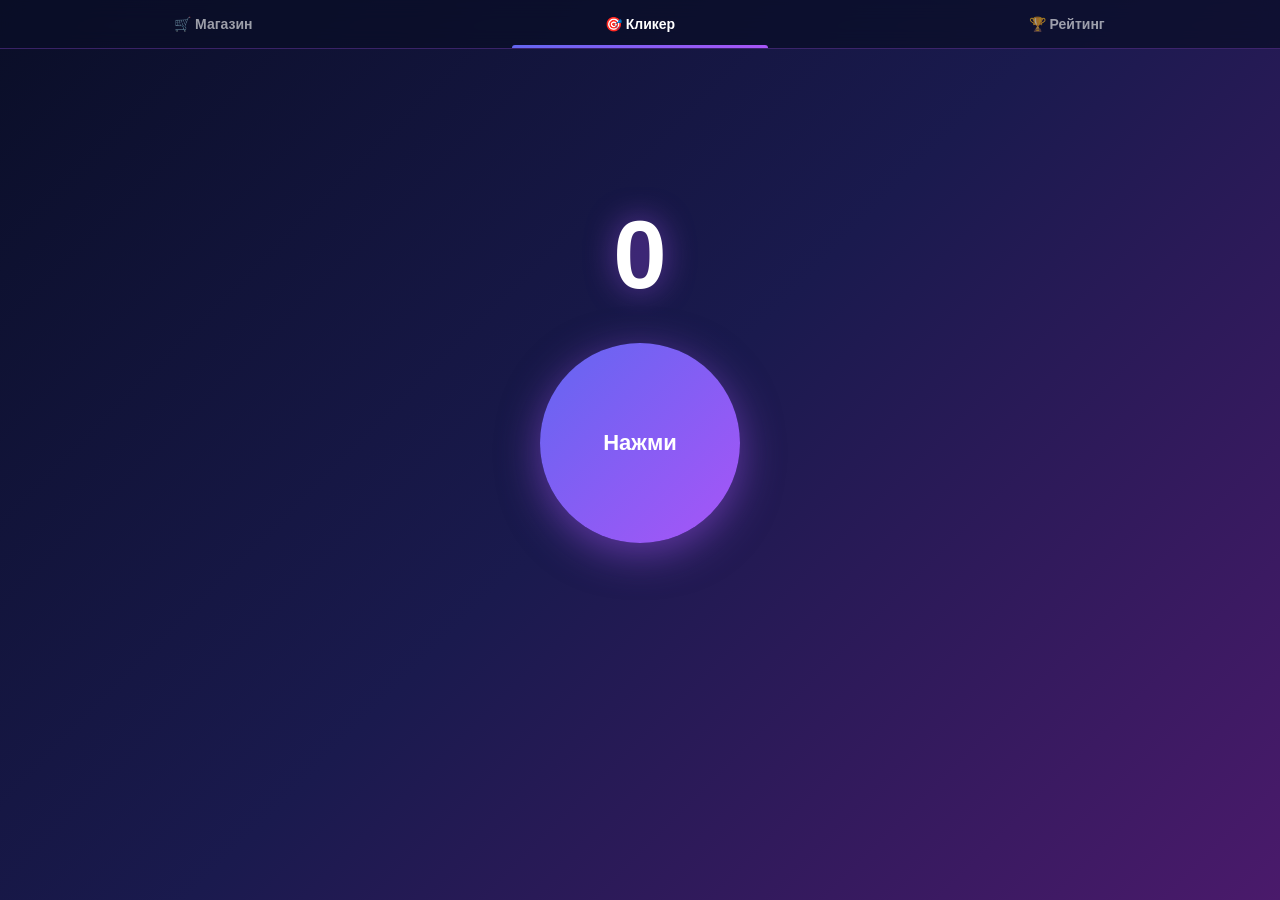
==== index.html @ 1859ca39 "Update index.html" ====
<!DOCTYPE html>
<html lang="ru">
<head>
  <meta charset="UTF-8">
  <meta name="viewport" content="width=device-width, initial-scale=1.0, user-scalable=no, viewport-fit=cover">
  <title>BasicClickBot</title>
  <script src="https://telegram.org/js/telegram-web-app.js"></script>

  <!-- ============================================================
       СТИЛИ
       ============================================================ -->
  <style>
    * {
      margin: 0;
      padding: 0;
      box-sizing: border-box;
      -webkit-tap-highlight-color: transparent;
    }

    /* ---------- CSS-переменные (по умолчанию — классика) ---------- */
    :root {
      --accent-color: #a855f7;
      --accent-color-soft: rgba(168, 85, 247, 0.3);
      --accent-color-border: rgba(168, 85, 247, 0.3);
      --accent-color-glow: rgba(168, 85, 247, 0.6);
      --accent-color-bg: rgba(168, 85, 247, 0.15);
      --btn-gradient: linear-gradient(135deg, #6366f1 0%, #a855f7 100%);
      --btn-shadow: rgba(168, 85, 247, 0.5);
      --panel-bg: rgba(10, 14, 39, 0.75);
      --panel-border: rgba(168, 85, 247, 0.3);
    }

    html { height: 100%; }

    body {
      min-height: 100%;
      position: relative;
      font-family: -apple-system, BlinkMacSystemFont, 'Segoe UI', Roboto, sans-serif;
      color: #ffffff;
      user-select: none;
      -webkit-user-select: none;
      background: linear-gradient(135deg, #0a0e27 0%, #1a1a4e 50%, #4a1a6b 100%);
      background-attachment: fixed;
      overflow: hidden;
    }

    /* ---------- Бейдж множителя ---------- */
    .multiplier-badge {
      grid-row: 1;
      align-self: end;
      margin-bottom: 8px;
      padding: 6px 16px;
      background: var(--btn-gradient);
      color: #ffffff;
      border-radius: 20px;
      font-size: 14px;
      font-weight: 700;
      box-shadow: 0 4px 15px var(--accent-color-soft);
      animation: pulseBadge 1.5s ease-in-out infinite;
    }

    @keyframes pulseBadge {
      0%, 100% { transform: scale(1); }
      50%      { transform: scale(1.05); }
    }
    
    /* ---------- Canvas для частиц ---------- */
    #particles {
      position: fixed;
      top: 0;
      left: 0;
      width: 100%;
      height: 100%;
      pointer-events: none;
      z-index: 1;
    }

    /* ---------- Верхние вкладки ---------- */
    .tabs {
      position: fixed;
      top: 0;
      left: 0;
      right: 0;
      display: flex;
      background: var(--panel-bg);
      backdrop-filter: blur(10px);
      -webkit-backdrop-filter: blur(10px);
      border-bottom: 1px solid var(--panel-border);
      z-index: 100;
    }

    .tab {
      flex: 1;
      padding: 16px 8px;
      background: none;
      border: none;
      color: rgba(255, 255, 255, 0.6);
      font-size: 14px;
      font-weight: 600;
      cursor: pointer;
      transition: color 0.2s ease;
      position: relative;
      font-family: inherit;
    }

    .tab.active { color: #ffffff; }

    .tab.active::after {
      content: '';
      position: absolute;
      bottom: 0;
      left: 20%;
      right: 20%;
      height: 3px;
      background: var(--btn-gradient);
      border-radius: 3px 3px 0 0;
    }

    /* ---------- Экраны ---------- */
    .screen {
      display: none;
      position: absolute;
      top: 56px;
      left: 0;
      right: 0;
      bottom: 70px;
      z-index: 50;
    }

    .screen.active { display: block; }

    /* ---------- Экран кликера ---------- */
    #screen-clicker .container {
      display: grid;
      grid-template-rows: 1fr auto 1fr;
      align-items: center;
      justify-items: center;
      height: 100%;
      width: 100%;
      padding: 20px;
      box-sizing: border-box;
      position: relative;
      z-index: 60;
    }

    .counter {
      grid-row: 1;
      align-self: end;
      font-size: 96px;
      font-weight: 700;
      line-height: 1;
      color: #ffffff;
      text-shadow: 0 0 30px var(--accent-color-glow);
      transition: transform 0.15s ease;
      margin-bottom: 40px;
    }

    .counter.bump { transform: scale(1.15); }

    .btn {
      grid-row: 2;
      width: 200px;
      height: 200px;
      border-radius: 50%;
      border: none;
      background: var(--btn-gradient);
      color: #ffffff;
      font-size: 22px;
      font-weight: 600;
      cursor: pointer;
      box-shadow: 0 10px 40px var(--btn-shadow);
      transition: transform 0.1s ease;
      display: flex;
      align-items: center;
      justify-content: center;
      font-family: inherit;
      position: relative;
      z-index: 60;
    }

    .btn:active { transform: scale(0.94); }

    /* ---------- Экран лидерборда ---------- */
    #screen-leaderboard {
      overflow-y: auto;
      padding: 16px;
    }

    .leaderboard-title {
      text-align: center;
      font-size: 20px;
      font-weight: 700;
      margin-bottom: 16px;
      color: var(--accent-color);
    }

    .leaderboard-list {
      display: flex;
      flex-direction: column;
      gap: 8px;
    }

    .leaderboard-item {
      display: flex;
      align-items: center;
      padding: 14px 16px;
      background: rgba(255, 255, 255, 0.05);
      border: 1px solid var(--accent-color-border);
      border-radius: 14px;
    }

    .leaderboard-item.me {
      background: var(--accent-color-bg);
      border-color: var(--accent-color-glow);
    }

    .rank {
      font-size: 20px;
      font-weight: 700;
      width: 40px;
      text-align: center;
      flex-shrink: 0;
    }

    .rank.gold   { color: #ffd700; }
    .rank.silver { color: #c0c0c0; }
    .rank.bronze { color: #cd7f32; }

    .player-name {
      flex: 1;
      margin-left: 12px;
      font-size: 15px;
      font-weight: 600;
      overflow: hidden;
      text-overflow: ellipsis;
      white-space: nowrap;
    }

    .player-score {
      font-size: 16px;
      font-weight: 700;
      color: var(--accent-color);
      flex-shrink: 0;
    }

    .loading, .empty {
      text-align: center;
      padding: 40px 20px;
      color: rgba(255, 255, 255, 0.5);
      font-size: 15px;
    }

    /* ---------- Экран магазина ---------- */
    #screen-shop {
      overflow-y: auto;
      padding: 16px;
    }

    /* Под-вкладки магазина */
    .shop-subtabs {
      display: flex;
      gap: 8px;
      margin-bottom: 16px;
      background: rgba(255, 255, 255, 0.05);
      border-radius: 14px;
      padding: 4px;
    }

    .shop-subtab {
      flex: 1;
      padding: 10px 12px;
      background: none;
      border: none;
      color: rgba(255, 255, 255, 0.6);
      font-size: 14px;
      font-weight: 600;
      font-family: inherit;
      cursor: pointer;
      border-radius: 10px;
      transition: color 0.2s ease, background 0.2s ease;
    }

    .shop-subtab.active {
      color: #ffffff;
      background: var(--btn-gradient);
      box-shadow: 0 4px 15px var(--accent-color-soft);
    }

    /* Сетка товаров 2×N */
    .shop-list {
      display: grid;
      grid-template-columns: 1fr 1fr;
      gap: 12px;
    }

    .shop-item {
      display: flex;
      flex-direction: column;
      align-items: center;
      justify-content: space-between;
      padding: 16px 12px;
      background: rgba(255, 255, 255, 0.05);
      border: 1px solid var(--accent-color-border);
      border-radius: 18px;
      aspect-ratio: 1 / 1;
      box-sizing: border-box;
      position: relative;
      overflow: hidden;
      text-align: center;
      transition: transform 0.15s ease;
    }

    .shop-item:active { transform: scale(0.97); }

    .shop-item-active {
      background: var(--accent-color-bg);
      border: 2px solid var(--accent-color-glow);
      box-shadow: 0 0 20px var(--accent-color-soft);
    }

    .shop-item-active::after {
      content: '✓';
      position: absolute;
      top: 8px;
      right: 8px;
      background: var(--accent-color);
      color: #ffffff;
      width: 22px;
      height: 22px;
      border-radius: 50%;
      display: flex;
      align-items: center;
      justify-content: center;
      font-size: 13px;
      font-weight: 700;
      line-height: 1;
    }

    .shop-item-icon {
      font-size: 48px;
      line-height: 1;
      margin-bottom: 8px;
      flex-shrink: 0;
    }

    .shop-item-info {
      display: flex;
      flex-direction: column;
      gap: 2px;
      flex: 1;
      justify-content: center;
      width: 100%;
      min-width: 0;
    }

    .shop-item-name {
      font-size: 14px;
      font-weight: 700;
      color: #ffffff;
      overflow: hidden;
      text-overflow: ellipsis;
      white-space: nowrap;
    }

    .shop-item-desc {
      font-size: 11px;
      color: rgba(255, 255, 255, 0.55);
      overflow: hidden;
      text-overflow: ellipsis;
      white-space: nowrap;
    }

    .shop-item-price {
      font-size: 13px;
      font-weight: 700;
      color: var(--accent-color);
      margin: 6px 0 4px;
    }

    .shop-buy-btn {
      background: var(--btn-gradient);
      color: #ffffff;
      border: none;
      border-radius: 10px;
      padding: 8px 14px;
      font-size: 13px;
      font-weight: 600;
      font-family: inherit;
      cursor: pointer;
      width: 100%;
      transition: transform 0.1s ease, opacity 0.2s ease;
    }

    .shop-buy-btn:active { transform: scale(0.95); }

    .shop-buy-btn:disabled {
      background: rgba(255, 255, 255, 0.15);
      cursor: default;
      opacity: 0.7;
    }

    /* Растягиваем последний товар, если он один в строке */
    .shop-list > .shop-item:last-child:nth-child(odd) {
      grid-column: span 2;
      aspect-ratio: auto;
      min-height: 160px;
    }

    /* ---------- Нижняя панель ---------- */
    .bottom-nav {
      position: fixed;
      bottom: 0;
      left: 0;
      right: 0;
      display: flex;
      justify-content: space-around;
      align-items: center;
      background: var(--panel-bg);
      backdrop-filter: blur(10px);
      -webkit-backdrop-filter: blur(10px);
      border-top: 1px solid var(--panel-border);
      padding: 10px 0;
      padding-bottom: calc(10px + env(safe-area-inset-bottom, 0px));
      z-index: 200;
    }

    .nav-btn {
      display: flex;
      flex-direction: column;
      align-items: center;
      gap: 4px;
      background: none;
      border: none;
      color: rgba(255, 255, 255, 0.65);
      font-family: inherit;
      font-size: 11px;
      font-weight: 500;
      cursor: pointer;
      padding: 8px 16px;
      border-radius: 12px;
      transition: color 0.2s ease, background 0.2s ease;
    }

    .nav-btn:active {
      background: var(--accent-color-bg);
      color: #ffffff;
    }

    .nav-btn .icon { font-size: 22px; line-height: 1; }

    /* ---------- @keyframes для радуги ---------- */
    @keyframes gradientShift {
      0%   { background-position: 0% 50%; }
      50%  { background-position: 100% 50%; }
      100% { background-position: 0% 50%; }
    }
  </style>
</head>
<body>

  <!-- ============================================================
       HTML СТРУКТУРА
       ============================================================ -->

  <canvas id="particles"></canvas>

  <!-- Верхние вкладки -->
    <div class="tabs">
    <button class="tab" data-screen="shop">🛒 Магазин</button>
    <button class="tab active" data-screen="clicker">🎯 Кликер</button>
    <button class="tab" data-screen="leaderboard">🏆 Рейтинг</button>
  </div>

  <!-- Экран кликера -->
  <div class="screen active" id="screen-clicker">
    <div class="container">
      <div class="counter" id="counter">0</div>
      <button class="btn" id="tapBtn">Нажми</button>
    </div>
  </div>

  <!-- Экран магазина -->
  <div class="screen" id="screen-shop">
    <div class="shop-subtabs">
      <button class="shop-subtab active" data-subtab="themes">🎨 Темы</button>
      <button class="shop-subtab" data-subtab="bonuses">🎁 Бонусы</button>
    </div>

    <div class="shop-content" id="shopThemes">
      <div class="shop-list" id="shopList">
        <div class="loading">Загрузка...</div>
      </div>
    </div>

        <div class="shop-content" id="shopBonuses" style="display: none;">
      <div class="shop-list" id="bonusesList">
        <div class="loading">Загрузка...</div>
      </div>
    </div>

  <!-- Экран лидерборда -->
  <div class="screen" id="screen-leaderboard">
    <div class="leaderboard-title">🏆 Топ-10 игроков</div>
    <div class="leaderboard-list" id="leaderboardList">
      <div class="loading">Загрузка...</div>
    </div>
  </div>

  <!-- Нижняя панель -->
  <div class="bottom-nav">
    <button class="nav-btn" id="donateBtn">
      <span class="icon">💝</span>
      <span>Донат</span>
    </button>
    <button class="nav-btn" id="channelBtn">
      <span class="icon">📢</span>
      <span>Канал</span>
    </button>
    <button class="nav-btn" id="infoBtn">
      <span class="icon">ℹ️</span>
      <span>О боте</span>
    </button>
  </div>

  <!-- ============================================================
       СКРИПТ
       ============================================================ -->
  <script>
    // ============================================================
    // 1. ИНИЦИАЛИЗАЦИЯ
    // ============================================================

    const tg = window.Telegram && window.Telegram.WebApp
      ? window.Telegram.WebApp
      : null;

    if (tg) {
      tg.ready();
      tg.expand();
    }

    // ⚠️ ЗАМЕНИ на URL своего воркера (без слэша в конце!)
    const API_URL = 'https://basicclickbot.g3316464.workers.dev';

    // ⚠️ ЗАМЕНИ на свои ссылки
    const DONATE_URL = 'https://t.me/tribute';
    const CHANNEL_URL = 'https://t.me/твой_канал';

    // ---------- DOM-элементы ----------
    const counterEl = document.getElementById('counter');
    const btn = document.getElementById('tapBtn');
    const canvas = document.getElementById('particles');
    const ctx = canvas.getContext('2d');
    const leaderboardList = document.getElementById('leaderboardList');
    const shopList = document.getElementById('shopList');

        // ---------- Состояние ----------
    let count = 0;
    let particles = [];
    let saveTimer = null;
    let currentMultiplier = 1;
    let multiplierTimer = null;

    // ============================================================
    // 2. CANVAS (частицы)
    // ============================================================

    function resizeCanvas() {
      canvas.width = window.innerWidth;
      canvas.height = window.innerHeight;
    }
    resizeCanvas();
    window.addEventListener('resize', resizeCanvas);

    // ============================================================
    // 3. ТЕМЫ — применение, hex-хелперы
    // ============================================================

    function applyTheme(theme) {
      if (!theme) return;

      const root = document.documentElement;
      const body = document.body;

      // Фон
      body.style.background = theme.bg;
      body.style.backgroundAttachment = 'fixed';

      if (theme.animated) {
        body.style.backgroundSize = '400% 400%';
        body.style.animation = 'gradientShift 15s ease infinite';
      } else {
        body.style.backgroundSize = '';
        body.style.animation = '';
      }

      // Акцент
      root.style.setProperty('--accent-color', theme.accent);

      // Производные цвета
      const rgb = hexToRgb(theme.accent);
      if (rgb) {
        root.style.setProperty('--accent-color-soft', 'rgba(' + rgb.r + ', ' + rgb.g + ', ' + rgb.b + ', 0.3)');
        root.style.setProperty('--accent-color-border', 'rgba(' + rgb.r + ', ' + rgb.g + ', ' + rgb.b + ', 0.3)');
        root.style.setProperty('--accent-color-glow', 'rgba(' + rgb.r + ', ' + rgb.g + ', ' + rgb.b + ', 0.6)');
        root.style.setProperty('--accent-color-bg', 'rgba(' + rgb.r + ', ' + rgb.g + ', ' + rgb.b + ', 0.15)');
        root.style.setProperty('--panel-bg', 'rgba(' + rgb.r + ', ' + rgb.g + ', ' + rgb.b + ', 0.15)');
        root.style.setProperty('--panel-border', 'rgba(' + rgb.r + ', ' + rgb.g + ', ' + rgb.b + ', 0.3)');
      }

      // Градиент и тень кнопки
      root.style.setProperty('--btn-gradient', theme.btn);
      if (theme.shadow) {
        root.style.setProperty('--btn-shadow', theme.shadow);
      }

      // Кнопка «Нажми»
      const tapBtnEl = document.getElementById('tapBtn');
      if (tapBtnEl) {
        tapBtnEl.style.background = theme.btn;
        tapBtnEl.style.boxShadow = '0 10px 40px ' + theme.shadow;
      }
    }

    function hexToRgb(hex) {
      if (!hex || hex.charAt(0) !== '#') return null;
      const h = hex.slice(1);
      if (h.length !== 6) return null;
      return {
        r: parseInt(h.slice(0, 2), 16),
        g: parseInt(h.slice(2, 4), 16),
        b: parseInt(h.slice(4, 6), 16),
      };
    }

    // ============================================================
    // 4. ЗАГРУЗКА СЧЁТА И ТЕМЫ ПРИ СТАРТЕ
    // ============================================================

    async function loadCount() {
      try {
        const res = await fetch(API_URL + '/api/me', {
          headers: { 'X-Init-Data': tg ? tg.initData : '' }
        });
        const data = await res.json();
        count = data.count || 0;
        counterEl.textContent = count;

        // Применяем сохранённую тему
        if (data.theme) {
          const themeRes = await fetch(API_URL + '/api/themes', {
            headers: { 'X-Init-Data': tg ? tg.initData : '' }
          });
          const themeData = await themeRes.json();
          const activeTheme = themeData.themes.find(t => t.id === data.theme);
          if (activeTheme) {
            applyTheme(activeTheme);
          }
        }
                // Загружаем множитель
        const bonusRes = await fetch(API_URL + '/api/bonuses', {
          headers: { 'X-Init-Data': tg ? tg.initData : '' }
        });
        const bonusData = await bonusRes.json();
        currentMultiplier = bonusData.multiplier || 1;
        if (bonusData.activeUntil && bonusData.activeUntil > Date.now()) {
          startMultiplierTimer(bonusData.activeUntil);
        }
        updateMultiplierBadge();
        
      } catch (e) {
        console.error('Load error:', e);
      }
    }

    // ============================================================
    // 5. СОХРАНЕНИЕ СЧЁТА (с дебаунсом)
    // ============================================================

    function saveCount() {
      clearTimeout(saveTimer);
      saveTimer = setTimeout(async () => {
        if (tg && tg.CloudStorage) {
          tg.CloudStorage.setItem('tap_count', String(count));
        }
        try {
          await fetch(API_URL + '/api/count', {
            method: 'POST',
            headers: {
              'Content-Type': 'application/json',
              'X-Init-Data': tg ? tg.initData : ''
            },
            body: JSON.stringify({ count: count })
          });
        } catch (e) {
          console.error('Save failed:', e);
        }
      }, 200);
    }

    // ============================================================
    // 6. ЧАСТИЦЫ
    // ============================================================

    function spawnParticles(x, y) {
      const colors = ['#a855f7', '#6366f1', '#c084fc', '#818cf8', '#e0aaff'];
      for (let i = 0; i < 0; i++) {
        const angle = (Math.PI * 2 * i) / 8 + Math.random() * 0.5;
        const speed = 3 + Math.random() * 4;
        particles.push({
          x: x,
          y: y,
          vx: Math.cos(angle) * speed,
          vy: Math.sin(angle) * speed,
          size: 3 + Math.random() * 4,
          color: colors[Math.floor(Math.random() * colors.length)],
          life: 1,
          decay: 0.02 + Math.random() * 0.02
        });
      }
    }

    function animate() {
      ctx.clearRect(0, 0, canvas.width, canvas.height);
      for (let i = particles.length - 1; i >= 0; i--) {
        const p = particles[i];
        p.x += p.vx;
        p.y += p.vy;
        p.vy += 0.15;
        p.vx *= 0.98;
        p.life -= p.decay;
        if (p.life <= 0) {
          particles.splice(i, 1);
          continue;
        }
        ctx.globalAlpha = p.life;
        ctx.fillStyle = p.color;
        ctx.beginPath();
        ctx.arc(p.x, p.y, p.size, 0, Math.PI * 2);
        ctx.fill();
      }
      ctx.globalAlpha = 1;
      requestAnimationFrame(animate);
    }
    animate();

    // ============================================================
    // 7. КЛИК ПО КНОПКЕ
    // ============================================================

    btn.addEventListener('click', () => {
      count++;
      counterEl.textContent = count;

      counterEl.classList.add('bump');
      setTimeout(() => counterEl.classList.remove('bump'), 150);

      const rect = btn.getBoundingClientRect();
      spawnParticles(rect.left + rect.width / 2, rect.top + rect.height / 2);

      if (tg && tg.HapticFeedback) {
        tg.HapticFeedback.impactOccurred('medium');
      }

      saveCount();
    });

    // ============================================================
    // 8. ВЕРХНИЕ ВКЛАДКИ
    // ============================================================

    document.querySelectorAll('.tab').forEach(tab => {
      tab.addEventListener('click', () => {
        const screenName = tab.dataset.screen;

        document.querySelectorAll('.tab').forEach(t => t.classList.remove('active'));
        tab.classList.add('active');

        document.querySelectorAll('.screen').forEach(s => s.classList.remove('active'));
        document.getElementById('screen-' + screenName).classList.add('active');

        if (screenName === 'leaderboard') loadLeaderboard();
        if (screenName === 'shop') loadThemes();

        if (tg && tg.HapticFeedback) tg.HapticFeedback.selectionChanged();
      });
    });

    // ============================================================
    // 9. ПОД-ВКЛАДКИ МАГАЗИНА
    // ============================================================

    document.querySelectorAll('.shop-subtab').forEach(tab => {
      tab.addEventListener('click', () => {
        const subtab = tab.dataset.subtab;

        document.querySelectorAll('.shop-subtab').forEach(t => t.classList.remove('active'));
        tab.classList.add('active');

        document.getElementById('shopThemes').style.display = 'none';
        document.getElementById('shopBonuses').style.display = 'none';

                if (subtab === 'themes') {
          document.getElementById('shopThemes').style.display = 'block';
        } else if (subtab === 'bonuses') {
          document.getElementById('shopBonuses').style.display = 'block';
          loadBonuses();
        }

        if (tg && tg.HapticFeedback) tg.HapticFeedback.selectionChanged();
      });
    });

    // ============================================================
    // 10. ЛИДЕРБОРД
    // ============================================================

    async function loadLeaderboard() {
      leaderboardList.innerHTML = '<div class="loading">Загрузка...</div>';

      try {
        const res = await fetch(API_URL + '/api/top', {
          headers: { 'X-Init-Data': tg ? tg.initData : '' }
        });
        const data = await res.json();

        if (!data.players || data.players.length === 0) {
          leaderboardList.innerHTML = '<div class="empty">Пока никого нет 😢</div>';
          return;
        }

        const myId = tg && tg.initDataUnsafe && tg.initDataUnsafe.user
          ? tg.initDataUnsafe.user.id
          : null;
        const medals = ['🥇', '🥈', '🥉'];

        let html = '';
        data.players.forEach((p, i) => {
          let rankClass = '';
          if (i === 0) rankClass = 'gold';
          else if (i === 1) rankClass = 'silver';
          else if (i === 2) rankClass = 'bronze';

          const isMe = p.user_id === myId ? 'me' : '';
          const rankDisplay = i < 3 ? medals[i] : String(i + 1);

          const rawName = p.display_name || 'Игрок';
          const name = escapeHtml(rawName.charAt(0) === '@' ? rawName : '@' + rawName);

          html += '<div class="leaderboard-item ' + isMe + '">';
          html += '<div class="rank ' + rankClass + '">' + rankDisplay + '</div>';
          html += '<div class="player-name">' + name + '</div>';
          html += '<div class="player-score">' + p.count + '</div>';
          html += '</div>';
        });

        leaderboardList.innerHTML = html;
      } catch (e) {
        leaderboardList.innerHTML = '<div class="empty">Ошибка загрузки 😢</div>';
        console.error(e);
      }
    }

    function escapeHtml(text) {
      const div = document.createElement('div');
      div.textContent = text;
      return div.innerHTML;
    }

    // ============================================================
    // 11.1. МАГАЗИН — БОНУСЫ
    // ============================================================

    async function loadBonuses() {
      const bonusesList = document.getElementById('bonusesList');
      bonusesList.innerHTML = '<div class="loading">Загрузка...</div>';

      try {
        const res = await fetch(API_URL + '/api/bonuses', {
          headers: { 'X-Init-Data': tg ? tg.initData : '' }
        });
        const data = await res.json();

        if (!data.bonuses || data.bonuses.length === 0) {
          bonusesList.innerHTML = '<div class="empty">Бонусов пока нет 😢</div>';
          return;
        }

        let html = '';
        data.bonuses.forEach(b => {
          const isActive = b.active ? 'shop-item-active' : '';
          let btnText, btnDisabled;

          if (b.active) {
            btnText = '✅ Активен';
            btnDisabled = true;
          } else {
            btnText = 'Купить';
            btnDisabled = false;
          }

          html += '<div class="shop-item ' + isActive + '">';
          html += '<div class="shop-item-icon">' + b.icon + '</div>';
          html += '<div class="shop-item-info">';
          html += '<div class="shop-item-name">' + escapeHtml(b.name) + '</div>';
          html += '<div class="shop-item-desc">' + escapeHtml(b.desc) + '</div>';
          html += '</div>';
          html += '<div class="shop-item-price">' + b.price + ' 🪙</div>';
          html += '<button class="shop-buy-btn" data-bonus="' + b.id + '"' + (btnDisabled ? ' disabled' : '') + '>' + btnText + '</button>';
          html += '</div>';
        });

        bonusesList.innerHTML = html;

        currentMultiplier = data.multiplier || 1;
        updateMultiplierBadge();

        document.querySelectorAll('[data-bonus]').forEach(btn => {
          btn.addEventListener('click', () => {
            buyBonus(btn.dataset.bonus);
          });
        });
      } catch (e) {
        bonusesList.innerHTML = '<div class="empty">Ошибка загрузки 😢</div>';
        console.error(e);
      }
    }

    async function buyBonus(bonusId) {
      try {
        const res = await fetch(API_URL + '/api/bonuses/buy', {
          method: 'POST',
          headers: {
            'Content-Type': 'application/json',
            'X-Init-Data': tg ? tg.initData : ''
          },
          body: JSON.stringify({ bonusId: bonusId })
        });
        const data = await res.json();

        if (data.error === 'not_enough') {
          if (tg && tg.showPopup) {
            tg.showPopup({
              title: 'Недостаточно кликов',
              message: 'Нужно: ' + data.need + '\nУ тебя: ' + data.have,
              buttons: [{ type: 'close' }]
            });
          }
          return;
        }

        if (data.error === 'already_active') {
          if (tg && tg.showPopup) {
            tg.showPopup({
              title: 'Уже активно',
              message: 'Этот бонус уже действует',
              buttons: [{ type: 'close' }]
            });
          }
          return;
        }

        if (data.ok) {
          count = data.newCount;
          counterEl.textContent = count;
          currentMultiplier = data.bonus.multiplier || 1;

          if (tg && tg.showPopup) {
            tg.showPopup({
              title: '✅ Активировано!',
              message: data.bonus.name + ' — действует 1 минуту',
              buttons: [{ type: 'close' }]
            });
          }
          if (tg && tg.HapticFeedback) {
            tg.HapticFeedback.notificationOccurred('success');
          }

          startMultiplierTimer(data.expiresAt);
          loadBonuses();
        }
      } catch (e) {
        console.error('Buy bonus error:', e);
      }
    }

    function startMultiplierTimer(expiresAt) {
      if (multiplierTimer) clearInterval(multiplierTimer);

      const update = () => {
        const remaining = expiresAt - Date.now();
        if (remaining <= 0) {
          currentMultiplier = 1;
          updateMultiplierBadge();
          clearInterval(multiplierTimer);
          multiplierTimer = null;
          return;
        }
        updateMultiplierBadge(remaining);
      };

      update();
      multiplierTimer = setInterval(update, 1000);
    }

    function updateMultiplierBadge(remaining) {
      let badge = document.getElementById('multiplierBadge');

      if (currentMultiplier <= 1) {
        if (badge) badge.remove();
        return;
      }

      if (!badge) {
        badge = document.createElement('div');
        badge.id = 'multiplierBadge';
        badge.className = 'multiplier-badge';
        const container = document.querySelector('#screen-clicker .container');
        container.insertBefore(badge, counterEl);
      }

      let text = '⚡ x' + currentMultiplier;
      if (remaining && remaining > 0) {
        const sec = Math.ceil(remaining / 1000);
        text += ' · ' + sec + 'с';
      }
      badge.textContent = text;
    }
    
    // ============================================================
    // 11.2. МАГАЗИН — ЗАГРУЗКА ТЕМ
    // ============================================================

    async function loadThemes() {
      shopList.innerHTML = '<div class="loading">Загрузка...</div>';

      try {
        const res = await fetch(API_URL + '/api/themes', {
          headers: { 'X-Init-Data': tg ? tg.initData : '' }
        });
        const data = await res.json();

        if (!data.themes || data.themes.length === 0) {
          shopList.innerHTML = '<div class="empty">Магазин пуст 😢</div>';
          return;
        }

        let html = '';
        data.themes.forEach(t => {
          const isActive = t.active ? 'shop-item-active' : '';
          let btnText, btnDisabled;

          if (t.active) {
            btnText = '✅ Активна';
            btnDisabled = true;
          } else if (t.owned) {
            btnText = 'Применить';
            btnDisabled = false;
          } else {
            btnText = 'Купить';
            btnDisabled = false;
          }

          html += '<div class="shop-item ' + isActive + '">';
          html += '<div class="shop-item-icon">' + t.icon + '</div>';
          html += '<div class="shop-item-info">';
          html += '<div class="shop-item-name">' + escapeHtml(t.name) + '</div>';
          html += '<div class="shop-item-desc">' + escapeHtml(t.desc) + '</div>';
          html += '</div>';
          if (!t.owned) {
            html += '<div class="shop-item-price">' + t.price + ' 🪙</div>';
          }
          html += '<button class="shop-buy-btn" data-theme="' + t.id + '" data-owned="' + t.owned + '"' + (btnDisabled ? ' disabled' : '') + '>' + btnText + '</button>';
          html += '</div>';
        });

        shopList.innerHTML = html;

        document.querySelectorAll('.shop-buy-btn').forEach(btn => {
          btn.addEventListener('click', () => {
            const themeId = btn.dataset.theme;
            const owned = btn.dataset.owned === 'true';
            if (owned) {
              activateTheme(themeId);
            } else {
              buyTheme(themeId);
            }
          });
        });
      } catch (e) {
        shopList.innerHTML = '<div class="empty">Ошибка загрузки 😢</div>';
        console.error(e);
      }
    }

    // ============================================================
    // 12. МАГАЗИН — ПОКУПКА И АКТИВАЦИЯ
    // ============================================================

    async function buyTheme(themeId) {
      try {
        const res = await fetch(API_URL + '/api/themes/buy', {
          method: 'POST',
          headers: {
            'Content-Type': 'application/json',
            'X-Init-Data': tg ? tg.initData : ''
          },
          body: JSON.stringify({ themeId: themeId })
        });
        const data = await res.json();

        if (data.error === 'not_enough') {
          if (tg && tg.showPopup) {
            tg.showPopup({
              title: 'Недостаточно кликов',
              message: 'Нужно: ' + data.need + '\nУ тебя: ' + data.have,
              buttons: [{ type: 'close' }]
            });
          }
          return;
        }

        if (data.ok) {
          count = data.newCount !== undefined ? data.newCount : count;
          counterEl.textContent = count;
          applyTheme(data.theme);

          if (tg && tg.showPopup) {
            tg.showPopup({
              title: '✅ Куплено!',
              message: data.theme.name + ' активирована',
              buttons: [{ type: 'close' }]
            });
          }
          if (tg && tg.HapticFeedback) {
            tg.HapticFeedback.notificationOccurred('success');
          }

          loadThemes();
        }
      } catch (e) {
        console.error('Buy theme error:', e);
      }
    }

    async function activateTheme(themeId) {
      try {
        const res = await fetch(API_URL + '/api/themes/activate', {
          method: 'POST',
          headers: {
            'Content-Type': 'application/json',
            'X-Init-Data': tg ? tg.initData : ''
          },
          body: JSON.stringify({ themeId: themeId })
        });
        const data = await res.json();

        if (data.ok) {
          applyTheme(data.theme);
          if (tg && tg.HapticFeedback) {
            tg.HapticFeedback.notificationOccurred('success');
          }
          loadThemes();
        }
      } catch (e) {
        console.error('Activate theme error:', e);
      }
    }

    // ============================================================
    // 13. НИЖНЯЯ НАВИГАЦИЯ
    // ============================================================

    document.getElementById('donateBtn').addEventListener('click', () => {
      if (tg && tg.openLink) {
        tg.openLink(DONATE_URL);
      } else {
        window.open(DONATE_URL, '_blank');
      }
      if (tg && tg.HapticFeedback) tg.HapticFeedback.impactOccurred('light');
    });

    document.getElementById('channelBtn').addEventListener('click', () => {
      if (tg && tg.openTelegramLink) {
        tg.openTelegramLink(CHANNEL_URL);
      } else {
        window.open(CHANNEL_URL, '_blank');
      }
      if (tg && tg.HapticFeedback) tg.HapticFeedback.impactOccurred('light');
    });

    document.getElementById('infoBtn').addEventListener('click', () => {
      if (tg && tg.showPopup) {
        tg.showPopup({
          title: 'О боте',
          message: 'BasicClickBot — простой кликер с лидербордом.\n\n' +
                   '🎯 Жми кнопку, чтобы увеличить счёт\n' +
                   '🛒 Покупай темы за клики\n' +
                   '🏆 Соревнуйся с другими игроками\n' +
                   '💝 Поддержи проект донатом\n\n' +
                   'Версия 1.0',
          buttons: [{ type: 'close' }]
        });
      } else {
        alert('BasicClickBot — кликер с лидербордом. Версия 1.0');
      }
      if (tg && tg.HapticFeedback) tg.HapticFeedback.impactOccurred('light');
    });

    // ============================================================
    // 14. СТАРТ
    // ============================================================

    loadCount();
  </script>
</body>
</html>
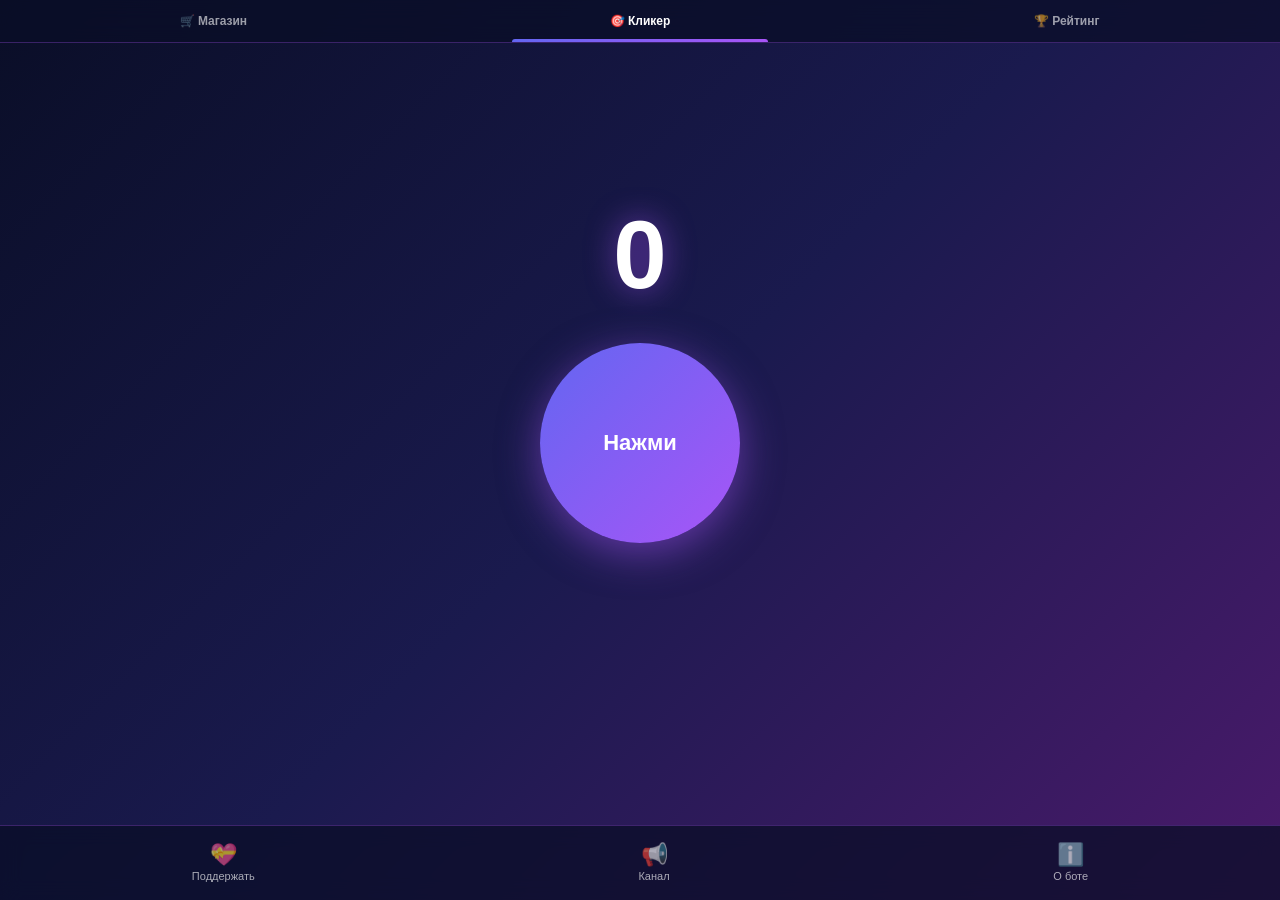
==== commit 9b14dbda: "Update index.html" ====
--- a/index.html
+++ b/index.html
@@ -17,7 +17,6 @@
       -webkit-tap-highlight-color: transparent;
     }
 
-    /* ---------- CSS-переменные (по умолчанию — классика) ---------- */
     :root {
       --accent-color: #a855f7;
       --accent-color-soft: rgba(168, 85, 247, 0.3);
@@ -44,27 +43,6 @@
       overflow: hidden;
     }
 
-    /* ---------- Бейдж множителя ---------- */
-    .multiplier-badge {
-      grid-row: 1;
-      align-self: end;
-      margin-bottom: 8px;
-      padding: 6px 16px;
-      background: var(--btn-gradient);
-      color: #ffffff;
-      border-radius: 20px;
-      font-size: 14px;
-      font-weight: 700;
-      box-shadow: 0 4px 15px var(--accent-color-soft);
-      animation: pulseBadge 1.5s ease-in-out infinite;
-    }
-
-    @keyframes pulseBadge {
-      0%, 100% { transform: scale(1); }
-      50%      { transform: scale(1.05); }
-    }
-    
-    /* ---------- Canvas для частиц ---------- */
     #particles {
       position: fixed;
       top: 0;
@@ -91,16 +69,21 @@
 
     .tab {
       flex: 1;
-      padding: 16px 8px;
+      padding: 14px 6px;
       background: none;
       border: none;
       color: rgba(255, 255, 255, 0.6);
-      font-size: 14px;
+      font-size: 12px;
       font-weight: 600;
       cursor: pointer;
       transition: color 0.2s ease;
       position: relative;
       font-family: inherit;
+      display: flex;
+      align-items: center;
+      justify-content: center;
+      gap: 4px;
+      white-space: nowrap;
     }
 
     .tab.active { color: #ffffff; }
@@ -129,7 +112,7 @@
 
     .screen.active { display: block; }
 
-    /* ---------- Экран кликера ---------- */
+    /* ---------- Кликер ---------- */
     #screen-clicker .container {
       display: grid;
       grid-template-rows: 1fr auto 1fr;
@@ -180,7 +163,29 @@
 
     .btn:active { transform: scale(0.94); }
 
-    /* ---------- Экран лидерборда ---------- */
+    /* Бейдж множителя */
+    .multiplier-badge {
+      position: absolute;
+      top: 12px;
+      left: 50%;
+      transform: translateX(-50%);
+      padding: 6px 16px;
+      background: var(--btn-gradient);
+      color: #ffffff;
+      border-radius: 20px;
+      font-size: 14px;
+      font-weight: 700;
+      box-shadow: 0 4px 15px var(--accent-color-soft);
+      animation: pulseBadge 1.5s ease-in-out infinite;
+      z-index: 100;
+    }
+
+    @keyframes pulseBadge {
+      0%, 100% { transform: translateX(-50%) scale(1); }
+      50%      { transform: translateX(-50%) scale(1.05); }
+    }
+
+    /* ---------- Лидерборд ---------- */
     #screen-leaderboard {
       overflow-y: auto;
       padding: 16px;
@@ -250,13 +255,12 @@
       font-size: 15px;
     }
 
-    /* ---------- Экран магазина ---------- */
+    /* ---------- Магазин ---------- */
     #screen-shop {
       overflow-y: auto;
       padding: 16px;
     }
 
-    /* Под-вкладки магазина */
     .shop-subtabs {
       display: flex;
       gap: 8px;
@@ -272,7 +276,7 @@
       background: none;
       border: none;
       color: rgba(255, 255, 255, 0.6);
-      font-size: 14px;
+      font-size: 13px;
       font-weight: 600;
       font-family: inherit;
       cursor: pointer;
@@ -286,7 +290,6 @@
       box-shadow: 0 4px 15px var(--accent-color-soft);
     }
 
-    /* Сетка товаров 2×N */
     .shop-list {
       display: grid;
       grid-template-columns: 1fr 1fr;
@@ -399,7 +402,6 @@
       opacity: 0.7;
     }
 
-    /* Растягиваем последний товар, если он один в строке */
     .shop-list > .shop-item:last-child:nth-child(odd) {
       grid-column: span 2;
       aspect-ratio: auto;
@@ -436,7 +438,7 @@
       font-size: 11px;
       font-weight: 500;
       cursor: pointer;
-      padding: 8px 16px;
+      padding: 8px 12px;
       border-radius: 12px;
       transition: color 0.2s ease, background 0.2s ease;
     }
@@ -448,7 +450,6 @@
 
     .nav-btn .icon { font-size: 22px; line-height: 1; }
 
-    /* ---------- @keyframes для радуги ---------- */
     @keyframes gradientShift {
       0%   { background-position: 0% 50%; }
       50%  { background-position: 100% 50%; }
@@ -458,14 +459,10 @@
 </head>
 <body>
 
-  <!-- ============================================================
-       HTML СТРУКТУРА
-       ============================================================ -->
-
   <canvas id="particles"></canvas>
 
   <!-- Верхние вкладки -->
-    <div class="tabs">
+  <div class="tabs">
     <button class="tab" data-screen="shop">🛒 Магазин</button>
     <button class="tab active" data-screen="clicker">🎯 Кликер</button>
     <button class="tab" data-screen="leaderboard">🏆 Рейтинг</button>
@@ -492,11 +489,12 @@
       </div>
     </div>
 
-        <div class="shop-content" id="shopBonuses" style="display: none;">
+    <div class="shop-content" id="shopBonuses" style="display: none;">
       <div class="shop-list" id="bonusesList">
         <div class="loading">Загрузка...</div>
       </div>
     </div>
+  </div>
 
   <!-- Экран лидерборда -->
   <div class="screen" id="screen-leaderboard">
@@ -510,7 +508,7 @@
   <div class="bottom-nav">
     <button class="nav-btn" id="donateBtn">
       <span class="icon">💝</span>
-      <span>Донат</span>
+      <span>Поддержать</span>
     </button>
     <button class="nav-btn" id="channelBtn">
       <span class="icon">📢</span>
@@ -542,9 +540,9 @@
     // ⚠️ ЗАМЕНИ на URL своего воркера (без слэша в конце!)
     const API_URL = 'https://basicclickbot.g3316464.workers.dev';
 
-    // ⚠️ ЗАМЕНИ на свои ссылки
-    const DONATE_URL = 'https://t.me/tribute';
-    const CHANNEL_URL = 'https://t.me/твой_канал';
+    // ⚠️ Ссылки нижней панели
+    const DONATE_URL = 'https://t.me/Kwbejdif';       // ← твой профиль
+    const CHANNEL_URL = 'https://t.me/твой_канал';    // ← замени на свой канал
 
     // ---------- DOM-элементы ----------
     const counterEl = document.getElementById('counter');
@@ -554,7 +552,7 @@
     const leaderboardList = document.getElementById('leaderboardList');
     const shopList = document.getElementById('shopList');
 
-        // ---------- Состояние ----------
+    // ---------- Состояние ----------
     let count = 0;
     let particles = [];
     let saveTimer = null;
@@ -562,7 +560,7 @@
     let multiplierTimer = null;
 
     // ============================================================
-    // 2. CANVAS (частицы)
+    // 2. CANVAS
     // ============================================================
 
     function resizeCanvas() {
@@ -573,7 +571,7 @@
     window.addEventListener('resize', resizeCanvas);
 
     // ============================================================
-    // 3. ТЕМЫ — применение, hex-хелперы
+    // 3. ТЕМЫ
     // ============================================================
 
     function applyTheme(theme) {
@@ -582,7 +580,6 @@
       const root = document.documentElement;
       const body = document.body;
 
-      // Фон
       body.style.background = theme.bg;
       body.style.backgroundAttachment = 'fixed';
 
@@ -594,10 +591,8 @@
         body.style.animation = '';
       }
 
-      // Акцент
       root.style.setProperty('--accent-color', theme.accent);
 
-      // Производные цвета
       const rgb = hexToRgb(theme.accent);
       if (rgb) {
         root.style.setProperty('--accent-color-soft', 'rgba(' + rgb.r + ', ' + rgb.g + ', ' + rgb.b + ', 0.3)');
@@ -608,13 +603,11 @@
         root.style.setProperty('--panel-border', 'rgba(' + rgb.r + ', ' + rgb.g + ', ' + rgb.b + ', 0.3)');
       }
 
-      // Градиент и тень кнопки
       root.style.setProperty('--btn-gradient', theme.btn);
       if (theme.shadow) {
         root.style.setProperty('--btn-shadow', theme.shadow);
       }
 
-      // Кнопка «Нажми»
       const tapBtnEl = document.getElementById('tapBtn');
       if (tapBtnEl) {
         tapBtnEl.style.background = theme.btn;
@@ -634,7 +627,7 @@
     }
 
     // ============================================================
-    // 4. ЗАГРУЗКА СЧЁТА И ТЕМЫ ПРИ СТАРТЕ
+    // 4. ЗАГРУЗКА ПРИ СТАРТЕ
     // ============================================================
 
     async function loadCount() {
@@ -646,7 +639,7 @@
         count = data.count || 0;
         counterEl.textContent = count;
 
-        // Применяем сохранённую тему
+        // Применяем тему
         if (data.theme) {
           const themeRes = await fetch(API_URL + '/api/themes', {
             headers: { 'X-Init-Data': tg ? tg.initData : '' }
@@ -657,7 +650,8 @@
             applyTheme(activeTheme);
           }
         }
-                // Загружаем множитель
+
+        // Множитель
         const bonusRes = await fetch(API_URL + '/api/bonuses', {
           headers: { 'X-Init-Data': tg ? tg.initData : '' }
         });
@@ -667,14 +661,13 @@
           startMultiplierTimer(bonusData.activeUntil);
         }
         updateMultiplierBadge();
-        
       } catch (e) {
         console.error('Load error:', e);
       }
     }
 
     // ============================================================
-    // 5. СОХРАНЕНИЕ СЧЁТА (с дебаунсом)
+    // 5. СОХРАНЕНИЕ СЧЁТА
     // ============================================================
 
     function saveCount() {
@@ -704,12 +697,11 @@
 
     function spawnParticles(x, y) {
       const colors = ['#a855f7', '#6366f1', '#c084fc', '#818cf8', '#e0aaff'];
-      for (let i = 0; i < 0; i++) {
+      for (let i = 0; i < 8; i++) {
         const angle = (Math.PI * 2 * i) / 8 + Math.random() * 0.5;
         const speed = 3 + Math.random() * 4;
         particles.push({
-          x: x,
-          y: y,
+          x: x, y: y,
           vx: Math.cos(angle) * speed,
           vy: Math.sin(angle) * speed,
           size: 3 + Math.random() * 4,
@@ -729,10 +721,7 @@
         p.vy += 0.15;
         p.vx *= 0.98;
         p.life -= p.decay;
-        if (p.life <= 0) {
-          particles.splice(i, 1);
-          continue;
-        }
+        if (p.life <= 0) { particles.splice(i, 1); continue; }
         ctx.globalAlpha = p.life;
         ctx.fillStyle = p.color;
         ctx.beginPath();
@@ -745,11 +734,11 @@
     animate();
 
     // ============================================================
-    // 7. КЛИК ПО КНОПКЕ
+    // 7. КЛИК
     // ============================================================
 
     btn.addEventListener('click', () => {
-      count++;
+      count += currentMultiplier;
       counterEl.textContent = count;
 
       counterEl.classList.add('bump');
@@ -800,7 +789,7 @@
         document.getElementById('shopThemes').style.display = 'none';
         document.getElementById('shopBonuses').style.display = 'none';
 
-                if (subtab === 'themes') {
+        if (subtab === 'themes') {
           document.getElementById('shopThemes').style.display = 'block';
         } else if (subtab === 'bonuses') {
           document.getElementById('shopBonuses').style.display = 'block';
@@ -868,167 +857,7 @@
     }
 
     // ============================================================
-    // 11.1. МАГАЗИН — БОНУСЫ
-    // ============================================================
-
-    async function loadBonuses() {
-      const bonusesList = document.getElementById('bonusesList');
-      bonusesList.innerHTML = '<div class="loading">Загрузка...</div>';
-
-      try {
-        const res = await fetch(API_URL + '/api/bonuses', {
-          headers: { 'X-Init-Data': tg ? tg.initData : '' }
-        });
-        const data = await res.json();
-
-        if (!data.bonuses || data.bonuses.length === 0) {
-          bonusesList.innerHTML = '<div class="empty">Бонусов пока нет 😢</div>';
-          return;
-        }
-
-        let html = '';
-        data.bonuses.forEach(b => {
-          const isActive = b.active ? 'shop-item-active' : '';
-          let btnText, btnDisabled;
-
-          if (b.active) {
-            btnText = '✅ Активен';
-            btnDisabled = true;
-          } else {
-            btnText = 'Купить';
-            btnDisabled = false;
-          }
-
-          html += '<div class="shop-item ' + isActive + '">';
-          html += '<div class="shop-item-icon">' + b.icon + '</div>';
-          html += '<div class="shop-item-info">';
-          html += '<div class="shop-item-name">' + escapeHtml(b.name) + '</div>';
-          html += '<div class="shop-item-desc">' + escapeHtml(b.desc) + '</div>';
-          html += '</div>';
-          html += '<div class="shop-item-price">' + b.price + ' 🪙</div>';
-          html += '<button class="shop-buy-btn" data-bonus="' + b.id + '"' + (btnDisabled ? ' disabled' : '') + '>' + btnText + '</button>';
-          html += '</div>';
-        });
-
-        bonusesList.innerHTML = html;
-
-        currentMultiplier = data.multiplier || 1;
-        updateMultiplierBadge();
-
-        document.querySelectorAll('[data-bonus]').forEach(btn => {
-          btn.addEventListener('click', () => {
-            buyBonus(btn.dataset.bonus);
-          });
-        });
-      } catch (e) {
-        bonusesList.innerHTML = '<div class="empty">Ошибка загрузки 😢</div>';
-        console.error(e);
-      }
-    }
-
-    async function buyBonus(bonusId) {
-      try {
-        const res = await fetch(API_URL + '/api/bonuses/buy', {
-          method: 'POST',
-          headers: {
-            'Content-Type': 'application/json',
-            'X-Init-Data': tg ? tg.initData : ''
-          },
-          body: JSON.stringify({ bonusId: bonusId })
-        });
-        const data = await res.json();
-
-        if (data.error === 'not_enough') {
-          if (tg && tg.showPopup) {
-            tg.showPopup({
-              title: 'Недостаточно кликов',
-              message: 'Нужно: ' + data.need + '\nУ тебя: ' + data.have,
-              buttons: [{ type: 'close' }]
-            });
-          }
-          return;
-        }
-
-        if (data.error === 'already_active') {
-          if (tg && tg.showPopup) {
-            tg.showPopup({
-              title: 'Уже активно',
-              message: 'Этот бонус уже действует',
-              buttons: [{ type: 'close' }]
-            });
-          }
-          return;
-        }
-
-        if (data.ok) {
-          count = data.newCount;
-          counterEl.textContent = count;
-          currentMultiplier = data.bonus.multiplier || 1;
-
-          if (tg && tg.showPopup) {
-            tg.showPopup({
-              title: '✅ Активировано!',
-              message: data.bonus.name + ' — действует 1 минуту',
-              buttons: [{ type: 'close' }]
-            });
-          }
-          if (tg && tg.HapticFeedback) {
-            tg.HapticFeedback.notificationOccurred('success');
-          }
-
-          startMultiplierTimer(data.expiresAt);
-          loadBonuses();
-        }
-      } catch (e) {
-        console.error('Buy bonus error:', e);
-      }
-    }
-
-    function startMultiplierTimer(expiresAt) {
-      if (multiplierTimer) clearInterval(multiplierTimer);
-
-      const update = () => {
-        const remaining = expiresAt - Date.now();
-        if (remaining <= 0) {
-          currentMultiplier = 1;
-          updateMultiplierBadge();
-          clearInterval(multiplierTimer);
-          multiplierTimer = null;
-          return;
-        }
-        updateMultiplierBadge(remaining);
-      };
-
-      update();
-      multiplierTimer = setInterval(update, 1000);
-    }
-
-    function updateMultiplierBadge(remaining) {
-      let badge = document.getElementById('multiplierBadge');
-
-      if (currentMultiplier <= 1) {
-        if (badge) badge.remove();
-        return;
-      }
-
-      if (!badge) {
-        badge = document.createElement('div');
-        badge.id = 'multiplierBadge';
-        badge.className = 'multiplier-badge';
-        const container = document.querySelector('#screen-clicker .container');
-        container.insertBefore(badge, counterEl);
-      }
-
-      let text = '⚡ x' + currentMultiplier;
-      if (remaining && remaining > 0) {
-        const sec = Math.ceil(remaining / 1000);
-        text += ' · ' + sec + 'с';
-      }
-      badge.textContent = text;
-    }
-    
-    // ============================================================
-    // 11.2. МАГАЗИН — ЗАГРУЗКА ТЕМ
+    // 11. МАГАЗИН — ТЕМЫ
     // ============================================================
 
     async function loadThemes() {
@@ -1076,7 +905,7 @@
 
         shopList.innerHTML = html;
 
-        document.querySelectorAll('.shop-buy-btn').forEach(btn => {
+        document.querySelectorAll('.shop-buy-btn[data-theme]').forEach(btn => {
           btn.addEventListener('click', () => {
             const themeId = btn.dataset.theme;
             const owned = btn.dataset.owned === 'true';
@@ -1093,10 +922,6 @@
       }
     }
 
-    // ============================================================
-    // 12. МАГАЗИН — ПОКУПКА И АКТИВАЦИЯ
-    // ============================================================
-
     async function buyTheme(themeId) {
       try {
         const res = await fetch(API_URL + '/api/themes/buy', {
@@ -1132,9 +957,7 @@
               buttons: [{ type: 'close' }]
             });
           }
-          if (tg && tg.HapticFeedback) {
-            tg.HapticFeedback.notificationOccurred('success');
-          }
+          if (tg && tg.HapticFeedback) tg.HapticFeedback.notificationOccurred('success');
 
           loadThemes();
         }
@@ -1157,9 +980,7 @@
 
         if (data.ok) {
           applyTheme(data.theme);
-          if (tg && tg.HapticFeedback) {
-            tg.HapticFeedback.notificationOccurred('success');
-          }
+          if (tg && tg.HapticFeedback) tg.HapticFeedback.notificationOccurred('success');
           loadThemes();
         }
       } catch (e) {
@@ -1168,50 +989,40 @@
     }
 
     // ============================================================
-    // 13. НИЖНЯЯ НАВИГАЦИЯ
-    // ============================================================
-
-    document.getElementById('donateBtn').addEventListener('click', () => {
-      if (tg && tg.openLink) {
-        tg.openLink(DONATE_URL);
-      } else {
-        window.open(DONATE_URL, '_blank');
-      }
-      if (tg && tg.HapticFeedback) tg.HapticFeedback.impactOccurred('light');
-    });
-
-    document.getElementById('channelBtn').addEventListener('click', () => {
-      if (tg && tg.openTelegramLink) {
-        tg.openTelegramLink(CHANNEL_URL);
-      } else {
-        window.open(CHANNEL_URL, '_blank');
-      }
-      if (tg && tg.HapticFeedback) tg.HapticFeedback.impactOccurred('light');
-    });
-
-    document.getElementById('infoBtn').addEventListener('click', () => {
-      if (tg && tg.showPopup) {
-        tg.showPopup({
-          title: 'О боте',
-          message: 'BasicClickBot — простой кликер с лидербордом.\n\n' +
-                   '🎯 Жми кнопку, чтобы увеличить счёт\n' +
-                   '🛒 Покупай темы за клики\n' +
-                   '🏆 Соревнуйся с другими игроками\n' +
-                   '💝 Поддержи проект донатом\n\n' +
-                   'Версия 1.0',
-          buttons: [{ type: 'close' }]
+    // 12. МАГАЗИН — БОНУСЫ
+    // ============================================================
+
+    async function loadBonuses() {
+      const bonusesList = document.getElementById('bonusesList');
+      bonusesList.innerHTML = '<div class="loading">Загрузка...</div>';
+
+      try {
+        const res = await fetch(API_URL + '/api/bonuses', {
+          headers: { 'X-Init-Data': tg ? tg.initData : '' }
         });
-      } else {
-        alert('BasicClickBot — кликер с лидербордом. Версия 1.0');
-      }
-      if (tg && tg.HapticFeedback) tg.HapticFeedback.impactOccurred('light');
-    });
-
-    // ============================================================
-    // 14. СТАРТ
-    // ============================================================
-
-    loadCount();
-  </script>
-</body>
-</html>
+        const data = await res.json();
+
+        if (!data.bonuses || data.bonuses.length === 0) {
+          bonusesList.innerHTML = '<div class="empty">Бонусов пока нет 😢</div>';
+          return;
+        }
+
+        let html = '';
+        data.bonuses.forEach(b => {
+          const isActive = b.active ? 'shop-item-active' : '';
+          let btnText, btnDisabled;
+
+          if (b.active) {
+            btnText = '✅ Активен';
+            btnDisabled = true;
+          } else {
+            btnText = 'Купить';
+            btnDisabled = false;
+          }
+
+          html += '<div class="shop-item ' + isActive + '">';
+          html += '<div class="shop-item-icon">' + b.icon + '</div>';
+          html += '<div class="shop-item-info">';
+          html += '<div class="shop-item-name">' + escapeHtml(b.name) + '</div>';
+          html += '<div class="shop-item-desc">' + escapeHtml(b.desc) + '</div>';
+          html
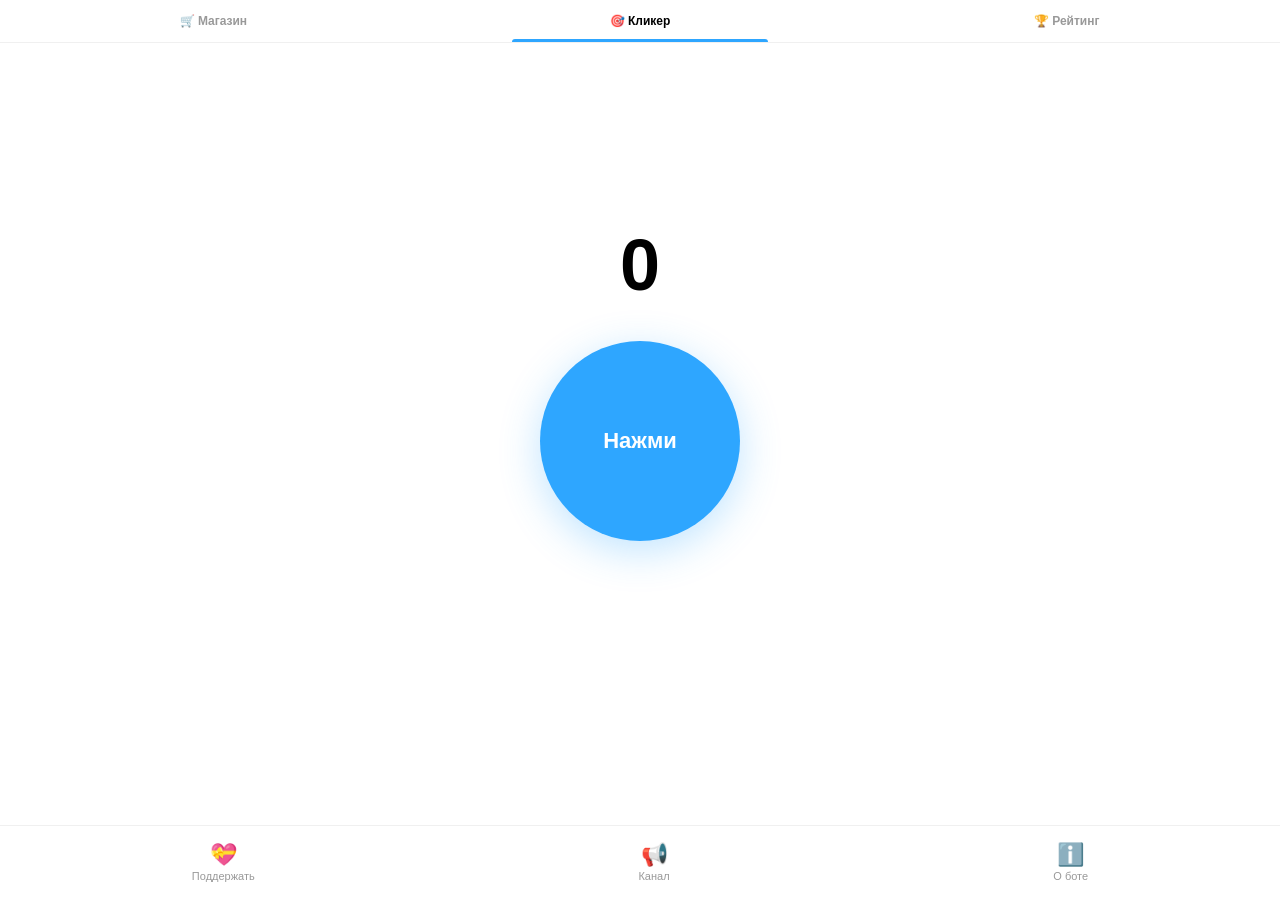
==== commit 8165bb50: "Update index.html" ====
--- a/index.html
+++ b/index.html
@@ -5,28 +5,20 @@
   <meta name="viewport" content="width=device-width, initial-scale=1.0, user-scalable=no, viewport-fit=cover">
   <title>BasicClickBot</title>
   <script src="https://telegram.org/js/telegram-web-app.js"></script>
-
-  <!-- ============================================================
-       СТИЛИ
-       ============================================================ -->
   <style>
-    * {
-      margin: 0;
-      padding: 0;
-      box-sizing: border-box;
-      -webkit-tap-highlight-color: transparent;
-    }
+    * { margin: 0; padding: 0; box-sizing: border-box; -webkit-tap-highlight-color: transparent; }
 
     :root {
-      --accent-color: #a855f7;
-      --accent-color-soft: rgba(168, 85, 247, 0.3);
-      --accent-color-border: rgba(168, 85, 247, 0.3);
-      --accent-color-glow: rgba(168, 85, 247, 0.6);
-      --accent-color-bg: rgba(168, 85, 247, 0.15);
-      --btn-gradient: linear-gradient(135deg, #6366f1 0%, #a855f7 100%);
-      --btn-shadow: rgba(168, 85, 247, 0.5);
-      --panel-bg: rgba(10, 14, 39, 0.75);
-      --panel-border: rgba(168, 85, 247, 0.3);
+      --accent-color: var(--tg-theme-button-color, #2ea6ff);
+      --accent-color-soft: rgba(46, 166, 255, 0.3);
+      --accent-color-border: rgba(46, 166, 255, 0.3);
+      --accent-color-glow: rgba(46, 166, 255, 0.6);
+      --accent-color-bg: rgba(46, 166, 255, 0.15);
+      --btn-gradient: var(--tg-theme-button-color, #2ea6ff);
+      --btn-shadow: rgba(46, 166, 255, 0.3);
+      --btn-text-color: var(--tg-theme-button-text-color, #ffffff);
+      --panel-bg: var(--tg-theme-bg-color, #ffffff);
+      --panel-border: var(--tg-theme-secondary-bg-color, #f0f0f0);
     }
 
     html { height: 100%; }
@@ -35,105 +27,77 @@
       min-height: 100%;
       position: relative;
       font-family: -apple-system, BlinkMacSystemFont, 'Segoe UI', Roboto, sans-serif;
-      color: #ffffff;
+      color: var(--tg-theme-text-color, #000000);
+      background: var(--tg-theme-bg-color, #ffffff);
       user-select: none;
       -webkit-user-select: none;
-      background: linear-gradient(135deg, #0a0e27 0%, #1a1a4e 50%, #4a1a6b 100%);
-      background-attachment: fixed;
       overflow: hidden;
+      transition: background 0.3s ease;
     }
 
     #particles {
-      position: fixed;
-      top: 0;
-      left: 0;
-      width: 100%;
-      height: 100%;
-      pointer-events: none;
-      z-index: 1;
-    }
-
-    /* ---------- Верхние вкладки ---------- */
+      position: fixed; top: 0; left: 0;
+      width: 100%; height: 100%;
+      pointer-events: none; z-index: 1;
+    }
+
+    /* ===== ВЕРХНИЕ ВКЛАДКИ ===== */
     .tabs {
-      position: fixed;
-      top: 0;
-      left: 0;
-      right: 0;
+      position: fixed; top: 0; left: 0; right: 0;
       display: flex;
       background: var(--panel-bg);
-      backdrop-filter: blur(10px);
-      -webkit-backdrop-filter: blur(10px);
       border-bottom: 1px solid var(--panel-border);
       z-index: 100;
+      transition: background 0.3s ease, border-color 0.3s ease;
     }
 
     .tab {
-      flex: 1;
-      padding: 14px 6px;
-      background: none;
-      border: none;
-      color: rgba(255, 255, 255, 0.6);
-      font-size: 12px;
-      font-weight: 600;
-      cursor: pointer;
+      flex: 1; padding: 14px 4px;
+      background: none; border: none;
+      color: var(--tg-theme-hint-color, #999999);
+      font-size: 12px; font-weight: 600;
+      font-family: inherit; cursor: pointer;
+      position: relative;
+      display: flex; align-items: center; justify-content: center;
+      gap: 3px; white-space: nowrap;
       transition: color 0.2s ease;
-      position: relative;
-      font-family: inherit;
-      display: flex;
-      align-items: center;
-      justify-content: center;
-      gap: 4px;
-      white-space: nowrap;
-    }
-
-    .tab.active { color: #ffffff; }
+    }
+
+    .tab.active { color: var(--tg-theme-text-color, #000000); }
 
     .tab.active::after {
-      content: '';
-      position: absolute;
-      bottom: 0;
-      left: 20%;
-      right: 20%;
+      content: ''; position: absolute;
+      bottom: 0; left: 20%; right: 20%;
       height: 3px;
       background: var(--btn-gradient);
       border-radius: 3px 3px 0 0;
     }
 
-    /* ---------- Экраны ---------- */
+    /* ===== ЭКРАНЫ ===== */
     .screen {
       display: none;
       position: absolute;
-      top: 56px;
-      left: 0;
-      right: 0;
-      bottom: 70px;
+      top: 52px; left: 0; right: 0; bottom: 70px;
       z-index: 50;
+      overflow-y: auto;
     }
 
     .screen.active { display: block; }
 
-    /* ---------- Кликер ---------- */
+    /* ===== КЛИКЕР ===== */
     #screen-clicker .container {
       display: grid;
       grid-template-rows: 1fr auto 1fr;
-      align-items: center;
-      justify-items: center;
-      height: 100%;
-      width: 100%;
-      padding: 20px;
+      align-items: center; justify-items: center;
+      height: 100%; width: 100%; padding: 20px;
       box-sizing: border-box;
       position: relative;
-      z-index: 60;
     }
 
     .counter {
-      grid-row: 1;
-      align-self: end;
-      font-size: 96px;
-      font-weight: 700;
-      line-height: 1;
-      color: #ffffff;
-      text-shadow: 0 0 30px var(--accent-color-glow);
+      grid-row: 1; align-self: end;
+      font-size: 72px; font-weight: 700; line-height: 1;
+      color: var(--tg-theme-text-color, #000000);
       transition: transform 0.15s ease;
       margin-bottom: 40px;
     }
@@ -142,39 +106,40 @@
 
     .btn {
       grid-row: 2;
-      width: 200px;
-      height: 200px;
-      border-radius: 50%;
-      border: none;
+      width: 200px; height: 200px;
+      border-radius: 50%; border: none;
       background: var(--btn-gradient);
-      color: #ffffff;
-      font-size: 22px;
-      font-weight: 600;
+      color: var(--btn-text-color);
+      font-size: 22px; font-weight: 600;
       cursor: pointer;
       box-shadow: 0 10px 40px var(--btn-shadow);
       transition: transform 0.1s ease;
-      display: flex;
-      align-items: center;
-      justify-content: center;
+      display: flex; align-items: center; justify-content: center;
       font-family: inherit;
       position: relative;
-      z-index: 60;
     }
 
     .btn:active { transform: scale(0.94); }
 
-    /* Бейдж множителя */
+    .btn .btn-skin-emoji {
+      position: absolute;
+      font-size: 90px;
+      line-height: 1;
+      pointer-events: none;
+      user-select: none;
+    }
+
+    .btn.has-skin .btn-label { display: none; }
+
     .multiplier-badge {
       position: absolute;
-      top: 12px;
-      left: 50%;
+      top: 12px; left: 50%;
       transform: translateX(-50%);
       padding: 6px 16px;
       background: var(--btn-gradient);
-      color: #ffffff;
+      color: var(--btn-text-color);
       border-radius: 20px;
-      font-size: 14px;
-      font-weight: 700;
+      font-size: 14px; font-weight: 700;
       box-shadow: 0 4px 15px var(--accent-color-soft);
       animation: pulseBadge 1.5s ease-in-out infinite;
       z-index: 100;
@@ -185,31 +150,20 @@
       50%      { transform: translateX(-50%) scale(1.05); }
     }
 
-    /* ---------- Лидерборд ---------- */
-    #screen-leaderboard {
-      overflow-y: auto;
-      padding: 16px;
-    }
+    /* ===== ЛИДЕРБОРД ===== */
+    #screen-leaderboard { padding: 16px; }
 
     .leaderboard-title {
-      text-align: center;
-      font-size: 20px;
-      font-weight: 700;
-      margin-bottom: 16px;
-      color: var(--accent-color);
-    }
-
-    .leaderboard-list {
-      display: flex;
-      flex-direction: column;
-      gap: 8px;
-    }
+      text-align: center; font-size: 20px; font-weight: 700;
+      margin-bottom: 16px; color: var(--accent-color);
+    }
+
+    .leaderboard-list { display: flex; flex-direction: column; gap: 8px; }
 
     .leaderboard-item {
-      display: flex;
-      align-items: center;
+      display: flex; align-items: center;
       padding: 14px 16px;
-      background: rgba(255, 255, 255, 0.05);
+      background: var(--tg-theme-secondary-bg-color, #f0f0f0);
       border: 1px solid var(--accent-color-border);
       border-radius: 14px;
     }
@@ -220,11 +174,9 @@
     }
 
     .rank {
-      font-size: 20px;
-      font-weight: 700;
-      width: 40px;
-      text-align: center;
-      flex-shrink: 0;
+      font-size: 20px; font-weight: 700;
+      width: 40px; text-align: center; flex-shrink: 0;
+      color: var(--tg-theme-text-color, #000000);
     }
 
     .rank.gold   { color: #ffd700; }
@@ -232,85 +184,76 @@
     .rank.bronze { color: #cd7f32; }
 
     .player-name {
-      flex: 1;
-      margin-left: 12px;
+      flex: 1; margin-left: 12px;
+      font-size: 15px; font-weight: 600;
+      overflow: hidden; text-overflow: ellipsis; white-space: nowrap;
+      color: var(--tg-theme-text-color, #000000);
+    }
+
+    .player-score {
+      font-size: 16px; font-weight: 700;
+      color: var(--accent-color);
+      flex-shrink: 0;
+    }
+
+    .loading, .empty {
+      text-align: center; padding: 40px 20px;
+      color: var(--tg-theme-hint-color, #999999);
       font-size: 15px;
-      font-weight: 600;
-      overflow: hidden;
-      text-overflow: ellipsis;
+    }
+
+    /* ===== МАГАЗИН ===== */
+    #screen-shop { padding: 16px; }
+
+    .shop-subtabs {
+      display: flex; gap: 6px; margin-bottom: 16px;
+      background: var(--tg-theme-secondary-bg-color, #f0f0f0);
+      border-radius: 14px; padding: 4px;
+    }
+
+    .shop-subtab {
+      flex: 1; padding: 10px 6px;
+      background: none; border: none;
+      color: var(--tg-theme-hint-color, #999999);
+      font-size: 12px; font-weight: 600;
+      font-family: inherit; cursor: pointer;
+      border-radius: 10px;
+      transition: color 0.2s ease, background 0.2s ease;
       white-space: nowrap;
     }
 
-    .player-score {
+    .shop-subtab.active {
+      color: var(--btn-text-color);
+      background: var(--btn-gradient);
+    }
+
+    .shop-section-title {
       font-size: 16px;
       font-weight: 700;
-      color: var(--accent-color);
-      flex-shrink: 0;
-    }
-
-    .loading, .empty {
-      text-align: center;
-      padding: 40px 20px;
-      color: rgba(255, 255, 255, 0.5);
-      font-size: 15px;
-    }
-
-    /* ---------- Магазин ---------- */
-    #screen-shop {
-      overflow-y: auto;
-      padding: 16px;
-    }
-
-    .shop-subtabs {
-      display: flex;
-      gap: 8px;
-      margin-bottom: 16px;
-      background: rgba(255, 255, 255, 0.05);
-      border-radius: 14px;
-      padding: 4px;
-    }
-
-    .shop-subtab {
-      flex: 1;
-      padding: 10px 12px;
-      background: none;
-      border: none;
-      color: rgba(255, 255, 255, 0.6);
-      font-size: 13px;
-      font-weight: 600;
-      font-family: inherit;
-      cursor: pointer;
-      border-radius: 10px;
-      transition: color 0.2s ease, background 0.2s ease;
-    }
-
-    .shop-subtab.active {
-      color: #ffffff;
-      background: var(--btn-gradient);
-      box-shadow: 0 4px 15px var(--accent-color-soft);
-    }
+      margin: 16px 0 10px;
+      color: var(--tg-theme-text-color, #000000);
+    }
+
+    .shop-section-title:first-child { margin-top: 0; }
 
     .shop-list {
-      display: grid;
-      grid-template-columns: 1fr 1fr;
-      gap: 12px;
+      display: grid; grid-template-columns: 1fr 1fr; gap: 12px;
     }
 
     .shop-item {
-      display: flex;
-      flex-direction: column;
-      align-items: center;
-      justify-content: space-between;
-      padding: 16px 12px;
-      background: rgba(255, 255, 255, 0.05);
+      display: flex; flex-direction: column;
+      align-items: center; justify-content: space-between;
+      padding: 12px 8px;
+      background: var(--tg-theme-secondary-bg-color, #f0f0f0);
       border: 1px solid var(--accent-color-border);
       border-radius: 18px;
       aspect-ratio: 1 / 1;
       box-sizing: border-box;
-      position: relative;
-      overflow: hidden;
+      position: relative; overflow: hidden;
       text-align: center;
       transition: transform 0.15s ease;
+      gap: 6px;
+      min-width: 0;
     }
 
     .shop-item:active { transform: scale(0.97); }
@@ -324,82 +267,63 @@
     .shop-item-active::after {
       content: '✓';
       position: absolute;
-      top: 8px;
-      right: 8px;
+      top: 8px; right: 8px;
       background: var(--accent-color);
       color: #ffffff;
-      width: 22px;
-      height: 22px;
+      width: 22px; height: 22px;
       border-radius: 50%;
-      display: flex;
-      align-items: center;
-      justify-content: center;
-      font-size: 13px;
-      font-weight: 700;
-      line-height: 1;
+      display: flex; align-items: center; justify-content: center;
+      font-size: 13px; font-weight: 700; line-height: 1;
     }
 
     .shop-item-icon {
-      font-size: 48px;
-      line-height: 1;
-      margin-bottom: 8px;
+      font-size: 40px; line-height: 1; margin-bottom: 4px;
       flex-shrink: 0;
     }
 
     .shop-item-info {
-      display: flex;
-      flex-direction: column;
-      gap: 2px;
-      flex: 1;
-      justify-content: center;
+      display: flex; flex-direction: column; gap: 2px;
+      flex: 1; justify-content: center;
+      width: 100%; min-width: 0;
+    }
+
+    .shop-item-name {
+      font-size: 13px; font-weight: 700;
+      color: var(--tg-theme-text-color, #000000);
+      overflow: hidden; text-overflow: ellipsis; white-space: nowrap;
       width: 100%;
-      min-width: 0;
-    }
-
-    .shop-item-name {
-      font-size: 14px;
-      font-weight: 700;
-      color: #ffffff;
-      overflow: hidden;
-      text-overflow: ellipsis;
-      white-space: nowrap;
     }
 
     .shop-item-desc {
-      font-size: 11px;
-      color: rgba(255, 255, 255, 0.55);
-      overflow: hidden;
-      text-overflow: ellipsis;
-      white-space: nowrap;
+      font-size: 10px;
+      color: var(--tg-theme-hint-color, #999999);
+      overflow: hidden; text-overflow: ellipsis; white-space: nowrap;
+      width: 100%;
     }
 
     .shop-item-price {
-      font-size: 13px;
-      font-weight: 700;
+      font-size: 12px; font-weight: 700;
       color: var(--accent-color);
-      margin: 6px 0 4px;
+      margin: 4px 0 2px;
     }
 
     .shop-buy-btn {
       background: var(--btn-gradient);
-      color: #ffffff;
-      border: none;
-      border-radius: 10px;
-      padding: 8px 14px;
-      font-size: 13px;
-      font-weight: 600;
-      font-family: inherit;
-      cursor: pointer;
-      width: 100%;
+      color: var(--btn-text-color);
+      border: none; border-radius: 10px;
+      padding: 8px 10px;
+      font-size: 12px; font-weight: 600;
+      font-family: inherit; cursor: pointer;
+      width: 100%; box-sizing: border-box;
       transition: transform 0.1s ease, opacity 0.2s ease;
+      margin-top: auto;
     }
 
     .shop-buy-btn:active { transform: scale(0.95); }
-
     .shop-buy-btn:disabled {
-      background: rgba(255, 255, 255, 0.15);
-      cursor: default;
-      opacity: 0.7;
+      background: rgba(128, 128, 128, 0.3);
+      color: rgba(255, 255, 255, 0.6);
+      cursor: default; opacity: 0.7;
     }
 
     .shop-list > .shop-item:last-child:nth-child(odd) {
@@ -408,47 +332,119 @@
       min-height: 160px;
     }
 
-    /* ---------- Нижняя панель ---------- */
+    /* ===== ПРОМОКОД ===== */
+    .promo-block {
+      background: var(--tg-theme-secondary-bg-color, #f0f0f0);
+      border: 1px solid var(--accent-color-border);
+      border-radius: 16px;
+      padding: 14px; margin-bottom: 16px;
+      box-sizing: border-box; overflow: hidden;
+    }
+
+    .promo-title {
+      font-size: 14px; font-weight: 700;
+      color: var(--accent-color);
+      margin-bottom: 10px;
+    }
+
+    .promo-row {
+      display: flex; gap: 8px;
+      align-items: stretch;
+      width: 100%; box-sizing: border-box;
+    }
+
+    .promo-input {
+      flex: 1; min-width: 0;
+      padding: 10px 12px;
+      background: var(--tg-theme-bg-color, #ffffff);
+      color: var(--tg-theme-text-color, #000000);
+      border: 1px solid var(--accent-color-border);
+      border-radius: 10px;
+      font-size: 13px; font-family: inherit;
+      outline: none;
+      text-transform: uppercase;
+      letter-spacing: 1px;
+      font-weight: 600;
+      box-sizing: border-box;
+    }
+
+    .promo-input::placeholder {
+      color: var(--tg-theme-hint-color, #999999);
+      text-transform: none; letter-spacing: normal; font-weight: 400;
+    }
+
+    .promo-input:focus { border-color: var(--accent-color-glow); }
+
+    .promo-btn {
+      padding: 10px 14px;
+      background: var(--btn-gradient);
+      color: var(--btn-text-color);
+      border: none; border-radius: 10px;
+      font-size: 12px; font-weight: 700;
+      font-family: inherit; cursor: pointer;
+      white-space: nowrap;
+      flex-shrink: 0; box-sizing: border-box;
+    }
+
+    .promo-btn:active { transform: scale(0.96); }
+    .promo-btn:disabled { opacity: 0.5; }
+
+    /* ===== НИЖНЯЯ ПАНЕЛЬ ===== */
     .bottom-nav {
-      position: fixed;
-      bottom: 0;
-      left: 0;
-      right: 0;
-      display: flex;
-      justify-content: space-around;
-      align-items: center;
+      position: fixed; bottom: 0; left: 0; right: 0;
+      display: flex; justify-content: space-around; align-items: center;
       background: var(--panel-bg);
-      backdrop-filter: blur(10px);
-      -webkit-backdrop-filter: blur(10px);
       border-top: 1px solid var(--panel-border);
       padding: 10px 0;
       padding-bottom: calc(10px + env(safe-area-inset-bottom, 0px));
       z-index: 200;
+      transition: background 0.3s ease, border-color 0.3s ease;
     }
 
     .nav-btn {
-      display: flex;
-      flex-direction: column;
-      align-items: center;
-      gap: 4px;
-      background: none;
-      border: none;
-      color: rgba(255, 255, 255, 0.65);
+      display: flex; flex-direction: column;
+      align-items: center; gap: 4px;
+      background: none; border: none;
+      color: var(--tg-theme-hint-color, #999999);
       font-family: inherit;
-      font-size: 11px;
-      font-weight: 500;
+      font-size: 11px; font-weight: 500;
       cursor: pointer;
       padding: 8px 12px;
       border-radius: 12px;
-      transition: color 0.2s ease, background 0.2s ease;
-    }
-
-    .nav-btn:active {
-      background: var(--accent-color-bg);
-      color: #ffffff;
-    }
-
+      transition: color 0.2s ease;
+    }
+
+    .nav-btn:active { color: var(--accent-color); }
     .nav-btn .icon { font-size: 22px; line-height: 1; }
+
+    /* ===== ТОСТ ===== */
+    .toast {
+      position: fixed;
+      top: 70px; left: 50%;
+      transform: translateX(-50%) translateY(-120%);
+      background: var(--btn-gradient);
+      color: var(--btn-text-color);
+      padding: 12px 20px;
+      border-radius: 14px;
+      font-size: 14px;
+      font-weight: 600;
+      box-shadow: 0 8px 30px var(--accent-color-soft);
+      z-index: 9999;
+      display: flex; align-items: center; gap: 8px;
+      max-width: 90vw;
+      box-sizing: border-box;
+      transition: transform 0.3s ease, opacity 0.3s ease;
+      opacity: 0;
+      pointer-events: none;
+    }
+
+    .toast.show {
+      transform: translateX(-50%) translateY(0);
+      opacity: 1;
+    }
+
+    .toast .toast-icon { font-size: 20px; }
+    .toast .toast-text { white-space: nowrap; overflow: hidden; text-overflow: ellipsis; }
 
     @keyframes gradientShift {
       0%   { background-position: 0% 50%; }
@@ -468,35 +464,58 @@
     <button class="tab" data-screen="leaderboard">🏆 Рейтинг</button>
   </div>
 
-  <!-- Экран кликера -->
+  <!-- Кликер -->
   <div class="screen active" id="screen-clicker">
     <div class="container">
       <div class="counter" id="counter">0</div>
-      <button class="btn" id="tapBtn">Нажми</button>
+      <button class="btn" id="tapBtn">
+        <span class="btn-label">Нажми</span>
+      </button>
     </div>
   </div>
 
-  <!-- Экран магазина -->
+  <!-- Магазин -->
   <div class="screen" id="screen-shop">
     <div class="shop-subtabs">
-      <button class="shop-subtab active" data-subtab="themes">🎨 Темы</button>
+      <button class="shop-subtab active" data-subtab="custom">🎨 Кастомизация</button>
       <button class="shop-subtab" data-subtab="bonuses">🎁 Бонусы</button>
+      <button class="shop-subtab" data-subtab="inventory">🎒 Инвентарь</button>
     </div>
 
-    <div class="shop-content" id="shopThemes">
-      <div class="shop-list" id="shopList">
+    <div class="shop-content" id="shopCustom">
+      <div class="shop-section-title">🎯 Скины кнопки</div>
+      <div class="shop-list" id="skinsList">
+        <div class="loading">Загрузка...</div>
+      </div>
+
+      <div class="shop-section-title">🎨 Цвета</div>
+      <div class="shop-list" id="colorsList">
         <div class="loading">Загрузка...</div>
       </div>
     </div>
 
     <div class="shop-content" id="shopBonuses" style="display: none;">
+      <div class="promo-block">
+        <div class="promo-title">🎁 Промокод</div>
+        <div class="promo-row">
+          <input type="text" class="promo-input" id="promoInput" placeholder="Введи код" maxlength="30">
+          <button class="promo-btn" id="promoBtn">Активировать</button>
+        </div>
+      </div>
+
       <div class="shop-list" id="bonusesList">
         <div class="loading">Загрузка...</div>
       </div>
     </div>
+
+    <div class="shop-content" id="shopInventory" style="display: none;">
+      <div class="shop-list" id="inventoryList">
+        <div class="loading">Загрузка...</div>
+      </div>
+    </div>
   </div>
 
-  <!-- Экран лидерборда -->
+  <!-- Лидерборд -->
   <div class="screen" id="screen-leaderboard">
     <div class="leaderboard-title">🏆 Топ-10 игроков</div>
     <div class="leaderboard-list" id="leaderboardList">
@@ -520,329 +539,356 @@
     </button>
   </div>
 
-  <!-- ============================================================
-       СКРИПТ
-       ============================================================ -->
+  <!-- Toast -->
+  <div class="toast" id="toast">
+    <span class="toast-icon" id="toastIcon">🎉</span>
+    <span class="toast-text" id="toastText"></span>
+  </div>
   <script>
-    // ============================================================
-    // 1. ИНИЦИАЛИЗАЦИЯ
-    // ============================================================
-
-    const tg = window.Telegram && window.Telegram.WebApp
-      ? window.Telegram.WebApp
-      : null;
-
-    if (tg) {
-      tg.ready();
-      tg.expand();
-    }
-
-    // ⚠️ ЗАМЕНИ на URL своего воркера (без слэша в конце!)
-    const API_URL = 'https://basicclickbot.g3316464.workers.dev';
-
-    // ⚠️ Ссылки нижней панели
-    const DONATE_URL = 'https://t.me/Kwbejdif';       // ← твой профиль
-    const CHANNEL_URL = 'https://t.me/твой_канал';    // ← замени на свой канал
-
-    // ---------- DOM-элементы ----------
-    const counterEl = document.getElementById('counter');
-    const btn = document.getElementById('tapBtn');
-    const canvas = document.getElementById('particles');
-    const ctx = canvas.getContext('2d');
-    const leaderboardList = document.getElementById('leaderboardList');
-    const shopList = document.getElementById('shopList');
-
-    // ---------- Состояние ----------
-    let count = 0;
-    let particles = [];
-    let saveTimer = null;
-    let currentMultiplier = 1;
-    let multiplierTimer = null;
-
-    // ============================================================
-    // 2. CANVAS
-    // ============================================================
-
-    function resizeCanvas() {
-      canvas.width = window.innerWidth;
-      canvas.height = window.innerHeight;
-    }
-    resizeCanvas();
-    window.addEventListener('resize', resizeCanvas);
-
-    // ============================================================
-    // 3. ТЕМЫ
-    // ============================================================
-
-    function applyTheme(theme) {
-      if (!theme) return;
-
-      const root = document.documentElement;
-      const body = document.body;
-
-      body.style.background = theme.bg;
-      body.style.backgroundAttachment = 'fixed';
-
-      if (theme.animated) {
-        body.style.backgroundSize = '400% 400%';
-        body.style.animation = 'gradientShift 15s ease infinite';
-      } else {
-        body.style.backgroundSize = '';
-        body.style.animation = '';
+  // ============================================================
+  // ⚙️ ЧАСТЬ 1: ЧТО МЕНЯЕШЬ ЧАСТО
+  // ============================================================
+
+  // 🌐 URL воркера (БЕЗ слэша в конце!)
+  const API_URL = 'https://basicclickbot.g3316464.workers.dev';
+
+  // 💝 Ссылки нижней панели
+  const DONATE_URL = 'https://t.me/Kwbejdif';
+  const CHANNEL_URL = 'https://t.me/твой_канал';
+
+  // 💰 Эмодзи валюты
+  const COIN = '🪙';
+
+  // ⏱️ Длительность тоста (мс)
+  const TOAST_DURATION = 2500;
+
+  // ============================================================
+  // ⚙️ ЧАСТЬ 2: ЛОГИКА
+  // ============================================================
+
+  const tg = window.Telegram && window.Telegram.WebApp
+    ? window.Telegram.WebApp
+    : null;
+
+  if (tg) { tg.ready(); tg.expand(); }
+
+  const counterEl = document.getElementById('counter');
+  const btn = document.getElementById('tapBtn');
+  const canvas = document.getElementById('particles');
+  const ctx = canvas.getContext('2d');
+  const leaderboardList = document.getElementById('leaderboardList');
+  const skinsList = document.getElementById('skinsList');
+  const colorsList = document.getElementById('colorsList');
+  const bonusesList = document.getElementById('bonusesList');
+  const inventoryList = document.getElementById('inventoryList');
+
+  let count = 0;
+  let particles = [];
+  let saveTimer = null;
+  let currentMultiplier = 1;
+  let multiplierTimer = null;
+  let activeColor = 'default';
+  let activeSkin = 'default';
+  let toastTimer = null;
+
+  // TOAST
+  function showToast(icon, text) {
+    const toast = document.getElementById('toast');
+    const toastIcon = document.getElementById('toastIcon');
+    const toastText = document.getElementById('toastText');
+    toastIcon.textContent = icon;
+    toastText.textContent = text;
+    toast.classList.add('show');
+    clearTimeout(toastTimer);
+    toastTimer = setTimeout(() => toast.classList.remove('show'), TOAST_DURATION);
+  }
+
+  // CANVAS
+  function resizeCanvas() {
+    canvas.width = window.innerWidth;
+    canvas.height = window.innerHeight;
+  }
+  resizeCanvas();
+  window.addEventListener('resize', resizeCanvas);
+
+  function formatNumber(n) { return Number(n).toLocaleString('ru-RU'); }
+
+  function escapeHtml(text) {
+    const div = document.createElement('div');
+    div.textContent = text;
+    return div.innerHTML;
+  }
+
+  function hexToRgb(hex) {
+    if (!hex || hex.charAt(0) !== '#') return null;
+    const h = hex.slice(1);
+    if (h.length !== 6) return null;
+    return {
+      r: parseInt(h.slice(0, 2), 16),
+      g: parseInt(h.slice(2, 4), 16),
+      b: parseInt(h.slice(4, 6), 16),
+    };
+  }
+
+  // ПРИМЕНЕНИЕ ЦВЕТА
+  function applyColor(colorId) {
+    activeColor = colorId || 'default';
+    const root = document.documentElement;
+
+    if (!colorId || colorId === 'default') {
+      root.style.setProperty('--accent-color', 'var(--tg-theme-button-color, #2ea6ff)');
+      root.style.setProperty('--accent-color-soft', 'rgba(46, 166, 255, 0.3)');
+      root.style.setProperty('--accent-color-border', 'rgba(46, 166, 255, 0.3)');
+      root.style.setProperty('--accent-color-glow', 'rgba(46, 166, 255, 0.6)');
+      root.style.setProperty('--accent-color-bg', 'rgba(46, 166, 255, 0.15)');
+      root.style.setProperty('--btn-gradient', 'var(--tg-theme-button-color, #2ea6ff)');
+      root.style.setProperty('--btn-shadow', 'rgba(46, 166, 255, 0.3)');
+      root.style.setProperty('--btn-text-color', 'var(--tg-theme-button-text-color, #ffffff)');
+      root.style.setProperty('--panel-bg', 'var(--tg-theme-bg-color, #ffffff)');
+      root.style.setProperty('--panel-border', 'var(--tg-theme-secondary-bg-color, #f0f0f0)');
+      document.body.style.background = 'var(--tg-theme-bg-color, #ffffff)';
+      btn.style.background = '';
+      btn.style.boxShadow = '';
+      return;
+    }
+
+    const colorData = window._colorsCache && window._colorsCache[colorId];
+    if (!colorData) return;
+    const hex = colorData.hex;
+    const rgb = hexToRgb(hex);
+    if (!rgb) return;
+
+    root.style.setProperty('--accent-color', hex);
+    root.style.setProperty('--accent-color-soft', 'rgba(' + rgb.r + ', ' + rgb.g + ', ' + rgb.b + ', 0.3)');
+    root.style.setProperty('--accent-color-border', 'rgba(' + rgb.r + ', ' + rgb.g + ', ' + rgb.b + ', 0.3)');
+    root.style.setProperty('--accent-color-glow', 'rgba(' + rgb.r + ', ' + rgb.g + ', ' + rgb.b + ', 0.6)');
+    root.style.setProperty('--accent-color-bg', 'rgba(' + rgb.r + ', ' + rgb.g + ', ' + rgb.b + ', 0.15)');
+    root.style.setProperty('--btn-gradient', hex);
+    root.style.setProperty('--btn-shadow', 'rgba(' + rgb.r + ', ' + rgb.g + ', ' + rgb.b + ', 0.5)');
+
+    const isLight = (rgb.r * 0.299 + rgb.g * 0.587 + rgb.b * 0.114) > 180;
+    root.style.setProperty('--btn-text-color', isLight ? '#000000' : '#ffffff');
+    root.style.setProperty('--panel-bg', 'rgba(' + rgb.r + ', ' + rgb.g + ', ' + rgb.b + ', 0.25)');
+    root.style.setProperty('--panel-border', 'rgba(' + rgb.r + ', ' + rgb.g + ', ' + rgb.b + ', 0.3)');
+
+    document.body.style.background = 'linear-gradient(135deg, ' + hex + '33 0%, ' + hex + '11 100%)';
+    btn.style.background = hex;
+    btn.style.boxShadow = '0 10px 40px rgba(' + rgb.r + ', ' + rgb.g + ', ' + rgb.b + ', 0.5)';
+  }
+
+  function applySkin(skinId, skinIcon) {
+    activeSkin = skinId || 'default';
+    const oldSkin = btn.querySelector('.btn-skin-emoji');
+    if (oldSkin) oldSkin.remove();
+    const label = btn.querySelector('.btn-label');
+
+    if (!skinId || skinId === 'default') {
+      btn.classList.remove('has-skin');
+      if (label) label.style.display = '';
+      return;
+    }
+
+    btn.classList.add('has-skin');
+    if (label) label.style.display = 'none';
+    const emoji = document.createElement('span');
+    emoji.className = 'btn-skin-emoji';
+    emoji.textContent = skinIcon || '⭕';
+    btn.appendChild(emoji);
+  }
+
+  // ЗАГРУЗКА
+  async function loadCount() {
+    try {
+      const res = await fetch(API_URL + '/api/me', {
+        headers: { 'X-Init-Data': tg ? tg.initData : '' }
+      });
+      const data = await res.json();
+      count = data.count || 0;
+      counterEl.textContent = formatNumber(count);
+
+      await loadColorsSilent();
+      await loadSkinsSilent();
+
+      if (data.color) applyColor(data.color);
+      if (data.skin) {
+        const skins = window._skinsCache || {};
+        const skinData = skins[data.skin];
+        applySkin(data.skin, skinData ? skinData.icon : null);
       }
 
-      root.style.setProperty('--accent-color', theme.accent);
-
-      const rgb = hexToRgb(theme.accent);
-      if (rgb) {
-        root.style.setProperty('--accent-color-soft', 'rgba(' + rgb.r + ', ' + rgb.g + ', ' + rgb.b + ', 0.3)');
-        root.style.setProperty('--accent-color-border', 'rgba(' + rgb.r + ', ' + rgb.g + ', ' + rgb.b + ', 0.3)');
-        root.style.setProperty('--accent-color-glow', 'rgba(' + rgb.r + ', ' + rgb.g + ', ' + rgb.b + ', 0.6)');
-        root.style.setProperty('--accent-color-bg', 'rgba(' + rgb.r + ', ' + rgb.g + ', ' + rgb.b + ', 0.15)');
-        root.style.setProperty('--panel-bg', 'rgba(' + rgb.r + ', ' + rgb.g + ', ' + rgb.b + ', 0.15)');
-        root.style.setProperty('--panel-border', 'rgba(' + rgb.r + ', ' + rgb.g + ', ' + rgb.b + ', 0.3)');
+      const bonusRes = await fetch(API_URL + '/api/bonuses', {
+        headers: { 'X-Init-Data': tg ? tg.initData : '' }
+      });
+      const bonusData = await bonusRes.json();
+      currentMultiplier = bonusData.multiplier || 1;
+      if (bonusData.activeUntil && bonusData.activeUntil > Date.now()) {
+        startMultiplierTimer(bonusData.activeUntil);
       }
-
-      root.style.setProperty('--btn-gradient', theme.btn);
-      if (theme.shadow) {
-        root.style.setProperty('--btn-shadow', theme.shadow);
-      }
-
-      const tapBtnEl = document.getElementById('tapBtn');
-      if (tapBtnEl) {
-        tapBtnEl.style.background = theme.btn;
-        tapBtnEl.style.boxShadow = '0 10px 40px ' + theme.shadow;
-      }
-    }
-
-    function hexToRgb(hex) {
-      if (!hex || hex.charAt(0) !== '#') return null;
-      const h = hex.slice(1);
-      if (h.length !== 6) return null;
-      return {
-        r: parseInt(h.slice(0, 2), 16),
-        g: parseInt(h.slice(2, 4), 16),
-        b: parseInt(h.slice(4, 6), 16),
-      };
-    }
-
-    // ============================================================
-    // 4. ЗАГРУЗКА ПРИ СТАРТЕ
-    // ============================================================
-
-    async function loadCount() {
+      updateMultiplierBadge();
+    } catch (e) { console.error('Load error:', e); }
+  }
+
+  async function loadColorsSilent() {
+    try {
+      const res = await fetch(API_URL + '/api/colors', {
+        headers: { 'X-Init-Data': tg ? tg.initData : '' }
+      });
+      const data = await res.json();
+      window._colorsCache = {};
+      (data.colors || []).forEach(c => { window._colorsCache[c.id] = c; });
+    } catch (e) { console.error(e); }
+  }
+
+  async function loadSkinsSilent() {
+    try {
+      const res = await fetch(API_URL + '/api/skins', {
+        headers: { 'X-Init-Data': tg ? tg.initData : '' }
+      });
+      const data = await res.json();
+      window._skinsCache = {};
+      (data.skins || []).forEach(s => { window._skinsCache[s.id] = s; });
+    } catch (e) { console.error(e); }
+  }
+
+  // СОХРАНЕНИЕ
+  function saveCount() {
+    clearTimeout(saveTimer);
+    saveTimer = setTimeout(async () => {
       try {
-        const res = await fetch(API_URL + '/api/me', {
-          headers: { 'X-Init-Data': tg ? tg.initData : '' }
-        });
-        const data = await res.json();
-        count = data.count || 0;
-        counterEl.textContent = count;
-
-        // Применяем тему
-        if (data.theme) {
-          const themeRes = await fetch(API_URL + '/api/themes', {
-            headers: { 'X-Init-Data': tg ? tg.initData : '' }
-          });
-          const themeData = await themeRes.json();
-          const activeTheme = themeData.themes.find(t => t.id === data.theme);
-          if (activeTheme) {
-            applyTheme(activeTheme);
-          }
-        }
-
-        // Множитель
-        const bonusRes = await fetch(API_URL + '/api/bonuses', {
-          headers: { 'X-Init-Data': tg ? tg.initData : '' }
-        });
-        const bonusData = await bonusRes.json();
-        currentMultiplier = bonusData.multiplier || 1;
-        if (bonusData.activeUntil && bonusData.activeUntil > Date.now()) {
-          startMultiplierTimer(bonusData.activeUntil);
-        }
-        updateMultiplierBadge();
-      } catch (e) {
-        console.error('Load error:', e);
-      }
-    }
-
-    // ============================================================
-    // 5. СОХРАНЕНИЕ СЧЁТА
-    // ============================================================
-
-    function saveCount() {
-      clearTimeout(saveTimer);
-      saveTimer = setTimeout(async () => {
-        if (tg && tg.CloudStorage) {
-          tg.CloudStorage.setItem('tap_count', String(count));
-        }
-        try {
-          await fetch(API_URL + '/api/count', {
-            method: 'POST',
-            headers: {
-              'Content-Type': 'application/json',
-              'X-Init-Data': tg ? tg.initData : ''
-            },
-            body: JSON.stringify({ count: count })
-          });
-        } catch (e) {
-          console.error('Save failed:', e);
-        }
-      }, 200);
-    }
-
-    // ============================================================
-    // 6. ЧАСТИЦЫ
-    // ============================================================
-
-    function spawnParticles(x, y) {
-      const colors = ['#a855f7', '#6366f1', '#c084fc', '#818cf8', '#e0aaff'];
-      for (let i = 0; i < 8; i++) {
-        const angle = (Math.PI * 2 * i) / 8 + Math.random() * 0.5;
-        const speed = 3 + Math.random() * 4;
-        particles.push({
-          x: x, y: y,
-          vx: Math.cos(angle) * speed,
-          vy: Math.sin(angle) * speed,
-          size: 3 + Math.random() * 4,
-          color: colors[Math.floor(Math.random() * colors.length)],
-          life: 1,
-          decay: 0.02 + Math.random() * 0.02
-        });
-      }
-    }
-
-    function animate() {
-      ctx.clearRect(0, 0, canvas.width, canvas.height);
-      for (let i = particles.length - 1; i >= 0; i--) {
-        const p = particles[i];
-        p.x += p.vx;
-        p.y += p.vy;
-        p.vy += 0.15;
-        p.vx *= 0.98;
-        p.life -= p.decay;
-        if (p.life <= 0) { particles.splice(i, 1); continue; }
-        ctx.globalAlpha = p.life;
-        ctx.fillStyle = p.color;
-        ctx.beginPath();
-        ctx.arc(p.x, p.y, p.size, 0, Math.PI * 2);
-        ctx.fill();
-      }
-      ctx.globalAlpha = 1;
-      requestAnimationFrame(animate);
-    }
-    animate();
-
-    // ============================================================
-    // 7. КЛИК
-    // ============================================================
-
-    btn.addEventListener('click', () => {
-      count += currentMultiplier;
-      counterEl.textContent = count;
-
-      counterEl.classList.add('bump');
-      setTimeout(() => counterEl.classList.remove('bump'), 150);
-
-      const rect = btn.getBoundingClientRect();
-      spawnParticles(rect.left + rect.width / 2, rect.top + rect.height / 2);
-
-      if (tg && tg.HapticFeedback) {
-        tg.HapticFeedback.impactOccurred('medium');
-      }
-
-      saveCount();
-    });
-
-    // ============================================================
-    // 8. ВЕРХНИЕ ВКЛАДКИ
-    // ============================================================
-
+        await fetch(API_URL + '/api/count', {
+          method: 'POST',
+          headers: {
+            'Content-Type': 'application/json',
+            'X-Init-Data': tg ? tg.initData : ''
+          },
+          body: JSON.stringify({ count: count })
+        });
+      } catch (e) { console.error('Save failed:', e); }
+    }, 300);
+  }
+
+  // ЧАСТИЦЫ
+  function spawnParticles(x, y) {
+    const colors = ['#2ea6ff', '#4db8ff', '#6ab2f2', '#9ed4ff', '#c2e5ff'];
+    for (let i = 0; i < 8; i++) {
+      const angle = (Math.PI * 2 * i) / 8 + Math.random() * 0.5;
+      const speed = 3 + Math.random() * 4;
+      particles.push({
+        x, y,
+        vx: Math.cos(angle) * speed,
+        vy: Math.sin(angle) * speed,
+        size: 3 + Math.random() * 4,
+        color: colors[Math.floor(Math.random() * colors.length)],
+        life: 1, decay: 0.02 + Math.random() * 0.02
+      });
+    }
+  }
+
+  function animate() {
+    ctx.clearRect(0, 0, canvas.width, canvas.height);
+    for (let i = particles.length - 1; i >= 0; i--) {
+      const p = particles[i];
+      p.x += p.vx; p.y += p.vy;
+      p.vy += 0.15; p.vx *= 0.98;
+      p.life -= p.decay;
+      if (p.life <= 0) { particles.splice(i, 1); continue; }
+      ctx.globalAlpha = p.life;
+      ctx.fillStyle = p.color;
+      ctx.beginPath();
+      ctx.arc(p.x, p.y, p.size, 0, Math.PI * 2);
+      ctx.fill();
+    }
+    ctx.globalAlpha = 1;
+    requestAnimationFrame(animate);
+  }
+  animate();
+
+  // КЛИК
+  btn.addEventListener('click', () => {
+    count += currentMultiplier;
+    counterEl.textContent = formatNumber(count);
+    counterEl.classList.add('bump');
+    setTimeout(() => counterEl.classList.remove('bump'), 150);
+
+    const rect = btn.getBoundingClientRect();
+    spawnParticles(rect.left + rect.width / 2, rect.top + rect.height / 2);
+
+    if (tg && tg.HapticFeedback) tg.HapticFeedback.impactOccurred('medium');
+    saveCount();
+  });
+        // ВЕРХНИЕ ВКЛАДКИ
     document.querySelectorAll('.tab').forEach(tab => {
       tab.addEventListener('click', () => {
         const screenName = tab.dataset.screen;
-
         document.querySelectorAll('.tab').forEach(t => t.classList.remove('active'));
         tab.classList.add('active');
-
         document.querySelectorAll('.screen').forEach(s => s.classList.remove('active'));
         document.getElementById('screen-' + screenName).classList.add('active');
 
         if (screenName === 'leaderboard') loadLeaderboard();
-        if (screenName === 'shop') loadThemes();
-
+        if (screenName === 'shop') loadCustomization();
         if (tg && tg.HapticFeedback) tg.HapticFeedback.selectionChanged();
       });
     });
 
-    // ============================================================
-    // 9. ПОД-ВКЛАДКИ МАГАЗИНА
-    // ============================================================
-
+    // ПОД-ВКЛАДКИ МАГАЗИНА
     document.querySelectorAll('.shop-subtab').forEach(tab => {
       tab.addEventListener('click', () => {
         const subtab = tab.dataset.subtab;
-
         document.querySelectorAll('.shop-subtab').forEach(t => t.classList.remove('active'));
         tab.classList.add('active');
 
-        document.getElementById('shopThemes').style.display = 'none';
+        document.getElementById('shopCustom').style.display = 'none';
         document.getElementById('shopBonuses').style.display = 'none';
-
-        if (subtab === 'themes') {
-          document.getElementById('shopThemes').style.display = 'block';
+        document.getElementById('shopInventory').style.display = 'none';
+
+        if (subtab === 'custom') {
+          document.getElementById('shopCustom').style.display = 'block';
+          loadCustomization();
         } else if (subtab === 'bonuses') {
           document.getElementById('shopBonuses').style.display = 'block';
           loadBonuses();
+        } else if (subtab === 'inventory') {
+          document.getElementById('shopInventory').style.display = 'block';
+          loadInventory();
         }
 
         if (tg && tg.HapticFeedback) tg.HapticFeedback.selectionChanged();
       });
     });
 
-    // ============================================================
-    // 10. ЛИДЕРБОРД
-    // ============================================================
-
+    // ЛИДЕРБОРД
     async function loadLeaderboard() {
       leaderboardList.innerHTML = '<div class="loading">Загрузка...</div>';
-
       try {
         const res = await fetch(API_URL + '/api/top', {
           headers: { 'X-Init-Data': tg ? tg.initData : '' }
         });
         const data = await res.json();
-
         if (!data.players || data.players.length === 0) {
           leaderboardList.innerHTML = '<div class="empty">Пока никого нет 😢</div>';
           return;
         }
-
         const myId = tg && tg.initDataUnsafe && tg.initDataUnsafe.user
-          ? tg.initDataUnsafe.user.id
-          : null;
+          ? tg.initDataUnsafe.user.id : null;
         const medals = ['🥇', '🥈', '🥉'];
-
         let html = '';
         data.players.forEach((p, i) => {
           let rankClass = '';
           if (i === 0) rankClass = 'gold';
           else if (i === 1) rankClass = 'silver';
           else if (i === 2) rankClass = 'bronze';
-
           const isMe = p.user_id === myId ? 'me' : '';
           const rankDisplay = i < 3 ? medals[i] : String(i + 1);
-
           const rawName = p.display_name || 'Игрок';
-          const name = escapeHtml(rawName.charAt(0) === '@' ? rawName : '@' + rawName);
-
+          let name = escapeHtml(rawName.charAt(0) === '@' ? rawName : '@' + rawName);
+          if (p.is_premium) name += ' 💎';
           html += '<div class="leaderboard-item ' + isMe + '">';
           html += '<div class="rank ' + rankClass + '">' + rankDisplay + '</div>';
           html += '<div class="player-name">' + name + '</div>';
-          html += '<div class="player-score">' + p.count + '</div>';
+          html += '<div class="player-score">' + formatNumber(p.count) + ' ' + COIN + '</div>';
           html += '</div>';
         });
-
         leaderboardList.innerHTML = html;
       } catch (e) {
         leaderboardList.innerHTML = '<div class="empty">Ошибка загрузки 😢</div>';
@@ -850,179 +896,441 @@
       }
     }
 
-    function escapeHtml(text) {
-      const div = document.createElement('div');
-      div.textContent = text;
-      return div.innerHTML;
-    }
-
-    // ============================================================
-    // 11. МАГАЗИН — ТЕМЫ
-    // ============================================================
-
-    async function loadThemes() {
-      shopList.innerHTML = '<div class="loading">Загрузка...</div>';
-
+    // КАСТОМИЗАЦИЯ
+    async function loadCustomization() {
+      await loadSkins();
+      await loadColors();
+    }
+
+    async function loadSkins() {
+      skinsList.innerHTML = '<div class="loading">Загрузка...</div>';
       try {
-        const res = await fetch(API_URL + '/api/themes', {
+        const res = await fetch(API_URL + '/api/skins', {
           headers: { 'X-Init-Data': tg ? tg.initData : '' }
         });
         const data = await res.json();
-
-        if (!data.themes || data.themes.length === 0) {
-          shopList.innerHTML = '<div class="empty">Магазин пуст 😢</div>';
+        window._skinsCache = {};
+        (data.skins || []).forEach(s => { window._skinsCache[s.id] = s; });
+
+        if (!data.skins || data.skins.length === 0) {
+          skinsList.innerHTML = '<div class="empty">Скинов нет 😢</div>';
           return;
         }
 
         let html = '';
-        data.themes.forEach(t => {
-          const isActive = t.active ? 'shop-item-active' : '';
-          let btnText, btnDisabled;
-
-          if (t.active) {
-            btnText = '✅ Активна';
-            btnDisabled = true;
-          } else if (t.owned) {
-            btnText = 'Применить';
-            btnDisabled = false;
-          } else {
-            btnText = 'Купить';
-            btnDisabled = false;
-          }
+        data.skins.forEach(s => {
+          const isActive = s.active ? 'shop-item-active' : '';
+          let btnText, btnDisabled, priceHtml;
+
+          if (s.active) { btnText = '✅ Активен'; btnDisabled = true; }
+          else if (s.owned) { btnText = 'Применить'; btnDisabled = false; }
+          else if (s.premiumOnly) { btnText = '💎 Premium'; btnDisabled = true; }
+          else { btnText = 'Купить'; btnDisabled = false; }
+
+          if (s.premiumOnly) priceHtml = '<div class="shop-item-price">Только с 💎</div>';
+          else if (!s.owned) priceHtml = '<div class="shop-item-price">' + formatNumber(s.price) + ' ' + COIN + '</div>';
+          else priceHtml = '';
 
           html += '<div class="shop-item ' + isActive + '">';
-          html += '<div class="shop-item-icon">' + t.icon + '</div>';
+          html += '<div class="shop-item-icon">' + s.icon + '</div>';
           html += '<div class="shop-item-info">';
-          html += '<div class="shop-item-name">' + escapeHtml(t.name) + '</div>';
-          html += '<div class="shop-item-desc">' + escapeHtml(t.desc) + '</div>';
+          html += '<div class="shop-item-name">' + escapeHtml(s.name) + '</div>';
+          html += '<div class="shop-item-desc">' + (s.premiumOnly ? 'С Премиумом' : 'Скин кнопки') + '</div>';
           html += '</div>';
-          if (!t.owned) {
-            html += '<div class="shop-item-price">' + t.price + ' 🪙</div>';
-          }
-          html += '<button class="shop-buy-btn" data-theme="' + t.id + '" data-owned="' + t.owned + '"' + (btnDisabled ? ' disabled' : '') + '>' + btnText + '</button>';
+          html += priceHtml;
+          html += '<button class="shop-buy-btn" data-skin="' + s.id + '" data-owned="' + s.owned + '"' + (btnDisabled ? ' disabled' : '') + '>' + btnText + '</button>';
           html += '</div>';
         });
-
-        shopList.innerHTML = html;
-
-        document.querySelectorAll('.shop-buy-btn[data-theme]').forEach(btn => {
-          btn.addEventListener('click', () => {
-            const themeId = btn.dataset.theme;
-            const owned = btn.dataset.owned === 'true';
-            if (owned) {
-              activateTheme(themeId);
-            } else {
-              buyTheme(themeId);
-            }
+        skinsList.innerHTML = html;
+
+        document.querySelectorAll('.shop-buy-btn[data-skin]').forEach(b => {
+          b.addEventListener('click', () => {
+            const id = b.dataset.skin;
+            const owned = b.dataset.owned === 'true';
+            if (owned) activateSkin(id);
+            else buySkin(id);
           });
         });
       } catch (e) {
-        shopList.innerHTML = '<div class="empty">Ошибка загрузки 😢</div>';
+        skinsList.innerHTML = '<div class="empty">Ошибка загрузки 😢</div>';
         console.error(e);
       }
     }
 
-    async function buyTheme(themeId) {
+    async function buySkin(skinId) {
       try {
-        const res = await fetch(API_URL + '/api/themes/buy', {
+        const res = await fetch(API_URL + '/api/skins/buy', {
           method: 'POST',
           headers: {
             'Content-Type': 'application/json',
             'X-Init-Data': tg ? tg.initData : ''
           },
-          body: JSON.stringify({ themeId: themeId })
+          body: JSON.stringify({ skinId })
         });
         const data = await res.json();
 
         if (data.error === 'not_enough') {
-          if (tg && tg.showPopup) {
-            tg.showPopup({
-              title: 'Недостаточно кликов',
-              message: 'Нужно: ' + data.need + '\nУ тебя: ' + data.have,
-              buttons: [{ type: 'close' }]
-            });
-          }
+          showToast('❌', 'Не хватает ' + formatNumber(data.need - data.have) + ' ' + COIN);
           return;
         }
-
+        if (data.error === 'premium_only') {
+          showToast('💎', 'Только с Премиумом');
+          return;
+        }
         if (data.ok) {
-          count = data.newCount !== undefined ? data.newCount : count;
-          counterEl.textContent = count;
-          applyTheme(data.theme);
-
-          if (tg && tg.showPopup) {
-            tg.showPopup({
-              title: '✅ Куплено!',
-              message: data.theme.name + ' активирована',
-              buttons: [{ type: 'close' }]
-            });
-          }
+          count = data.newCount;
+          counterEl.textContent = formatNumber(count);
+          applySkin(data.skin.id, data.skin.icon);
+          showToast('✅', data.skin.name + ' — ' + formatNumber(data.skin.price) + ' ' + COIN);
           if (tg && tg.HapticFeedback) tg.HapticFeedback.notificationOccurred('success');
-
-          loadThemes();
-        }
-      } catch (e) {
-        console.error('Buy theme error:', e);
-      }
-    }
-
-    async function activateTheme(themeId) {
+          loadSkins();
+        }
+      } catch (e) { console.error('Buy skin error:', e); }
+    }
+
+    async function activateSkin(skinId) {
       try {
-        const res = await fetch(API_URL + '/api/themes/activate', {
+        const res = await fetch(API_URL + '/api/skins/activate', {
           method: 'POST',
           headers: {
             'Content-Type': 'application/json',
             'X-Init-Data': tg ? tg.initData : ''
           },
-          body: JSON.stringify({ themeId: themeId })
+          body: JSON.stringify({ skinId })
         });
         const data = await res.json();
-
         if (data.ok) {
-          applyTheme(data.theme);
+          applySkin(data.skin.id, data.skin.icon);
+          showToast('🎨', data.skin.name + ' применён');
           if (tg && tg.HapticFeedback) tg.HapticFeedback.notificationOccurred('success');
-          loadThemes();
-        }
+          loadSkins();
+        }
+      } catch (e) { console.error('Activate skin error:', e); }
+    }
+
+    async function loadColors() {
+      colorsList.innerHTML = '<div class="loading">Загрузка...</div>';
+      try {
+        const res = await fetch(API_URL + '/api/colors', {
+          headers: { 'X-Init-Data': tg ? tg.initData : '' }
+        });
+        const data = await res.json();
+        window._colorsCache = {};
+        (data.colors || []).forEach(c => { window._colorsCache[c.id] = c; });
+
+        if (!data.colors || data.colors.length === 0) {
+          colorsList.innerHTML = '<div class="empty">Цветов нет 😢</div>';
+          return;
+        }
+
+        let html = '';
+        data.colors.forEach(c => {
+          const isActive = c.active ? 'shop-item-active' : '';
+          let btnText, btnDisabled;
+
+          if (c.active) { btnText = '✅ Активен'; btnDisabled = true; }
+          else if (c.owned) { btnText = 'Применить'; btnDisabled = false; }
+          else { btnText = 'Купить'; btnDisabled = false; }
+
+          html += '<div class="shop-item ' + isActive + '">';
+          html += '<div class="shop-item-icon">' + c.icon + '</div>';
+          html += '<div class="shop-item-info">';
+          html += '<div class="shop-item-name">' + escapeHtml(c.name) + '</div>';
+          html += '<div class="shop-item-desc">Цвет интерфейса</div>';
+          html += '</div>';
+          if (!c.owned) html += '<div class="shop-item-price">' + formatNumber(c.price) + ' ' + COIN + '</div>';
+          html += '<button class="shop-buy-btn" data-color="' + c.id + '" data-owned="' + c.owned + '"' + (btnDisabled ? ' disabled' : '') + '>' + btnText + '</button>';
+          html += '</div>';
+        });
+        colorsList.innerHTML = html;
+
+        document.querySelectorAll('.shop-buy-btn[data-color]').forEach(b => {
+          b.addEventListener('click', () => {
+            const id = b.dataset.color;
+            const owned = b.dataset.owned === 'true';
+            if (owned) activateColor(id);
+            else buyColor(id);
+          });
+        });
       } catch (e) {
-        console.error('Activate theme error:', e);
+        colorsList.innerHTML = '<div class="empty">Ошибка загрузки 😢</div>';
+        console.error(e);
       }
     }
 
-    // ============================================================
-    // 12. МАГАЗИН — БОНУСЫ
-    // ============================================================
-
+    async function buyColor(colorId) {
+      try {
+        const res = await fetch(API_URL + '/api/colors/buy', {
+          method: 'POST',
+          headers: {
+            'Content-Type': 'application/json',
+            'X-Init-Data': tg ? tg.initData : ''
+          },
+          body: JSON.stringify({ colorId })
+        });
+        const data = await res.json();
+        if (data.error === 'not_enough') {
+          showToast('❌', 'Не хватает ' + formatNumber(data.need - data.have) + ' ' + COIN);
+          return;
+        }
+        if (data.ok) {
+          count = data.newCount;
+          counterEl.textContent = formatNumber(count);
+          applyColor(data.color.id);
+          showToast('🎨', data.color.name + ' — ' + formatNumber(data.color.price) + ' ' + COIN);
+          if (tg && tg.HapticFeedback) tg.HapticFeedback.notificationOccurred('success');
+          loadColors();
+        }
+      } catch (e) { console.error('Buy color error:', e); }
+    }
+
+    async function activateColor(colorId) {
+      try {
+        const res = await fetch(API_URL + '/api/colors/activate', {
+          method: 'POST',
+          headers: {
+            'Content-Type': 'application/json',
+            'X-Init-Data': tg ? tg.initData : ''
+          },
+          body: JSON.stringify({ colorId })
+        });
+        const data = await res.json();
+        if (data.ok) {
+          applyColor(data.color.id);
+          showToast('🎨', data.color.name + ' применён');
+          if (tg && tg.HapticFeedback) tg.HapticFeedback.notificationOccurred('success');
+          loadColors();
+        }
+      } catch (e) { console.error('Activate color error:', e); }
+    }
+
+    // БОНУСЫ
     async function loadBonuses() {
-      const bonusesList = document.getElementById('bonusesList');
       bonusesList.innerHTML = '<div class="loading">Загрузка...</div>';
-
       try {
         const res = await fetch(API_URL + '/api/bonuses', {
           headers: { 'X-Init-Data': tg ? tg.initData : '' }
         });
         const data = await res.json();
-
         if (!data.bonuses || data.bonuses.length === 0) {
-          bonusesList.innerHTML = '<div class="empty">Бонусов пока нет 😢</div>';
+          bonusesList.innerHTML = '<div class="empty">Бонусов нет 😢</div>';
           return;
         }
-
         let html = '';
         data.bonuses.forEach(b => {
           const isActive = b.active ? 'shop-item-active' : '';
-          let btnText, btnDisabled;
-
-          if (b.active) {
-            btnText = '✅ Активен';
-            btnDisabled = true;
-          } else {
-            btnText = 'Купить';
-            btnDisabled = false;
-          }
+          let btnText = b.active ? '✅ Активен' : 'Купить';
+          let btnDisabled = b.active;
 
           html += '<div class="shop-item ' + isActive + '">';
           html += '<div class="shop-item-icon">' + b.icon + '</div>';
           html += '<div class="shop-item-info">';
           html += '<div class="shop-item-name">' + escapeHtml(b.name) + '</div>';
           html += '<div class="shop-item-desc">' + escapeHtml(b.desc) + '</div>';
-          html
+          html += '</div>';
+          html += '<div class="shop-item-price">' + formatNumber(b.price) + ' ' + COIN + '</div>';
+          html += '<button class="shop-buy-btn" data-bonus="' + b.id + '"' + (btnDisabled ? ' disabled' : '') + '>' + btnText + '</button>';
+          html += '</div>';
+        });
+        bonusesList.innerHTML = html;
+
+        currentMultiplier = data.multiplier || 1;
+        updateMultiplierBadge();
+
+        document.querySelectorAll('[data-bonus]').forEach(b => {
+          b.addEventListener('click', () => buyBonus(b.dataset.bonus));
+        });
+      } catch (e) {
+        bonusesList.innerHTML = '<div class="empty">Ошибка загрузки 😢</div>';
+        console.error(e);
+      }
+    }
+
+    async function buyBonus(bonusId) {
+      try {
+        const res = await fetch(API_URL + '/api/bonuses/buy', {
+          method: 'POST',
+          headers: {
+            'Content-Type': 'application/json',
+            'X-Init-Data': tg ? tg.initData : ''
+          },
+          body: JSON.stringify({ bonusId })
+        });
+        const data = await res.json();
+
+        if (data.error === 'not_enough') {
+          showToast('❌', 'Не хватает ' + formatNumber(data.need - data.have) + ' ' + COIN);
+          return;
+        }
+        if (data.error === 'already_active') {
+          showToast('⏳', data.message || 'Уже активно');
+          return;
+        }
+
+        if (data.ok) {
+          count = data.newCount;
+          counterEl.textContent = formatNumber(count);
+
+          if (bonusId === 'premium') {
+            showToast('💎', 'Премиум — ' + formatNumber(data.bonus.price) + ' ' + COIN);
+          } else {
+            currentMultiplier = data.bonus.multiplier || 1;
+            showToast(data.bonus.icon, data.bonus.name + ' — ' + formatNumber(data.bonus.price) + ' ' + COIN);
+            startMultiplierTimer(data.expiresAt);
+          }
+
+          if (tg && tg.HapticFeedback) tg.HapticFeedback.notificationOccurred('success');
+          loadBonuses();
+        }
+      } catch (e) { console.error('Buy bonus error:', e); }
+    }
+
+    function startMultiplierTimer(expiresAt) {
+      if (multiplierTimer) clearInterval(multiplierTimer);
+      const update = () => {
+        const remaining = expiresAt - Date.now();
+        if (remaining <= 0) {
+          currentMultiplier = 1;
+          updateMultiplierBadge();
+          clearInterval(multiplierTimer);
+          multiplierTimer = null;
+          return;
+        }
+        updateMultiplierBadge(remaining);
+      };
+      update();
+      multiplierTimer = setInterval(update, 1000);
+    }
+
+    function updateMultiplierBadge(remaining) {
+      let badge = document.getElementById('multiplierBadge');
+      if (currentMultiplier <= 1) {
+        if (badge) badge.remove();
+        return;
+      }
+      if (!badge) {
+        badge = document.createElement('div');
+        badge.id = 'multiplierBadge';
+        badge.className = 'multiplier-badge';
+        document.querySelector('#screen-clicker .container').appendChild(badge);
+      }
+      let text = '⚡ x' + currentMultiplier;
+      if (remaining && remaining > 0) text += ' · ' + Math.ceil(remaining / 1000) + 'с';
+      badge.textContent = text;
+    }
+
+    // ИНВЕНТАРЬ
+    async function loadInventory() {
+      inventoryList.innerHTML = '<div class="loading">Загрузка...</div>';
+      try {
+        const res = await fetch(API_URL + '/api/inventory', {
+          headers: { 'X-Init-Data': tg ? tg.initData : '' }
+        });
+        const data = await res.json();
+
+        if (!data.items || data.items.length === 0) {
+          inventoryList.innerHTML = '<div class="empty">Инвентарь пуст 😢</div>';
+          return;
+        }
+
+        const order = { skin: 1, color: 2, premium: 3, bonus: 4 };
+        data.items.sort((a, b) => (order[a.type] || 9) - (order[b.type] || 9));
+
+        let html = '';
+        data.items.forEach(it => {
+          let badge = '';
+          if (it.type === 'bonus' && it.expiresAt && it.expiresAt > Date.now()) {
+            const sec = Math.ceil((it.expiresAt - Date.now()) / 1000);
+            badge = '<div class="shop-item-desc">⏳ ' + sec + 'с</div>';
+          } else if (it.type === 'premium') {
+            badge = '<div class="shop-item-desc">Навсегда</div>';
+          } else {
+            badge = '<div class="shop-item-desc">Куплено</div>';
+          }
+
+          html += '<div class="shop-item ' + (it.isActive ? 'shop-item-active' : '') + '">';
+          html += '<div class="shop-item-icon">' + it.icon + '</div>';
+          html += '<div class="shop-item-info">';
+          html += '<div class="shop-item-name">' + escapeHtml(it.name) + '</div>';
+          html += badge;
+          html += '</div>';
+          html += '</div>';
+        });
+        inventoryList.innerHTML = html;
+      } catch (e) {
+        inventoryList.innerHTML = '<div class="empty">Ошибка загрузки 😢</div>';
+        console.error(e);
+      }
+    }
+
+    // ПРОМОКОДЫ
+    const promoBtn = document.getElementById('promoBtn');
+    const promoInput = document.getElementById('promoInput');
+
+    if (promoBtn) {
+      promoBtn.addEventListener('click', activatePromo);
+      promoInput.addEventListener('keypress', (e) => {
+        if (e.key === 'Enter') activatePromo();
+      });
+    }
+
+    async function activatePromo() {
+      const code = (promoInput.value || '').trim().toUpperCase();
+      if (!code) { showToast('❌', 'Введи промокод'); return; }
+
+      promoBtn.disabled = true;
+      promoBtn.textContent = '...';
+
+      try {
+        const res = await fetch(API_URL + '/api/promo', {
+          method: 'POST',
+          headers: {
+            'Content-Type': 'application/json',
+            'X-Init-Data': tg ? tg.initData : ''
+          },
+          body: JSON.stringify({ code })
+        });
+        const data = await res.json();
+
+        if (data.ok) {
+          count = data.newCount;
+          counterEl.textContent = formatNumber(count);
+          promoInput.value = '';
+          showToast('🎁', '+' + formatNumber(data.reward) + ' ' + COIN);
+          if (tg && tg.HapticFeedback) tg.HapticFeedback.notificationOccurred('success');
+        } else {
+          showToast('❌', data.message || 'Ошибка');
+        }
+      } catch (e) {
+        console.error('Promo error:', e);
+        showToast('❌', 'Ошибка сети');
+      } finally {
+        promoBtn.disabled = false;
+        promoBtn.textContent = 'Активировать';
+      }
+    }
+
+    // НИЖНЯЯ НАВИГАЦИЯ
+    document.getElementById('donateBtn').addEventListener('click', () => {
+      if (tg && tg.openTelegramLink) tg.openTelegramLink(DONATE_URL);
+      else if (tg && tg.openLink) tg.openLink(DONATE_URL);
+      else window.open(DONATE_URL, '_blank');
+      if (tg && tg.HapticFeedback) tg.HapticFeedback.impactOccurred('light');
+    });
+
+    document.getElementById('channelBtn').addEventListener('click', () => {
+      if (tg && tg.openTelegramLink) tg.openTelegramLink(CHANNEL_URL);
+      else window.open(CHANNEL_URL, '_blank');
+      if (tg && tg.HapticFeedback) tg.HapticFeedback.impactOccurred('light');
+    });
+
+    document.getElementById('infoBtn').addEventListener('click', () => {
+      showToast('ℹ️', 'BasicClickBot v2.0');
+      if (tg && tg.HapticFeedback) tg.HapticFeedback.impactOccurred('light');
+    });
+
+    // СТАРТ
+    loadCount();
+  </script>
+</body>
+</html>
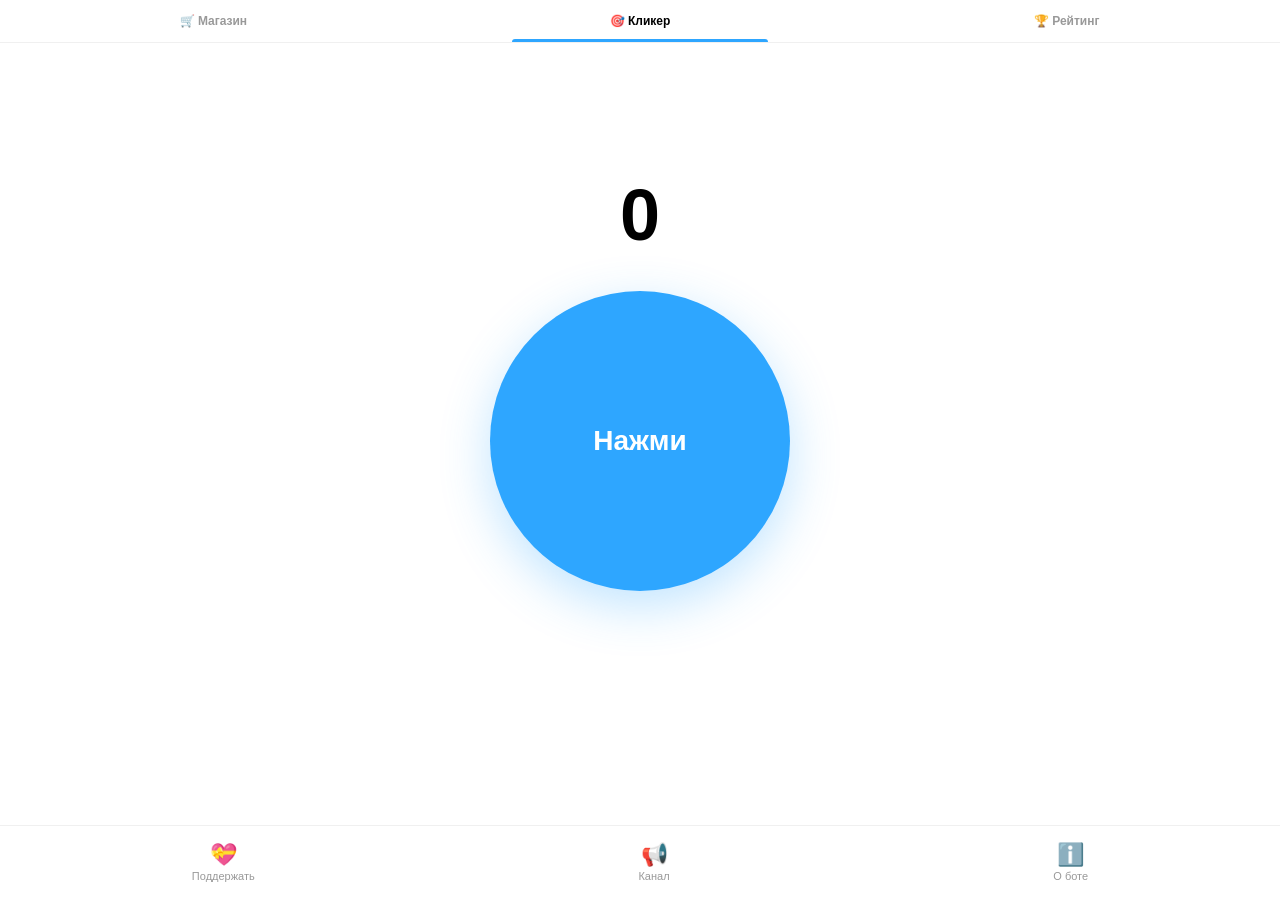
==== commit b1e186dd: "Update index.html" ====
--- a/index.html
+++ b/index.html
@@ -3,7 +3,7 @@
 <head>
   <meta charset="UTF-8">
   <meta name="viewport" content="width=device-width, initial-scale=1.0, user-scalable=no, viewport-fit=cover">
-  <title>BasicClickBot</title>
+  <title>Telegram Clicker</title>
   <script src="https://telegram.org/js/telegram-web-app.js"></script>
   <style>
     * { margin: 0; padding: 0; box-sizing: border-box; -webkit-tap-highlight-color: transparent; }
@@ -41,7 +41,6 @@
       pointer-events: none; z-index: 1;
     }
 
-    /* ===== ВЕРХНИЕ ВКЛАДКИ ===== */
     .tabs {
       position: fixed; top: 0; left: 0; right: 0;
       display: flex;
@@ -60,8 +59,10 @@
       position: relative;
       display: flex; align-items: center; justify-content: center;
       gap: 3px; white-space: nowrap;
-      transition: color 0.2s ease;
-    }
+      transition: color 0.2s ease, transform 0.15s ease;
+    }
+
+    .tab:active { transform: scale(0.95); }
 
     .tab.active { color: var(--tg-theme-text-color, #000000); }
 
@@ -71,9 +72,14 @@
       height: 3px;
       background: var(--btn-gradient);
       border-radius: 3px 3px 0 0;
-    }
-
-    /* ===== ЭКРАНЫ ===== */
+      animation: tabSlideIn 0.25s ease;
+    }
+
+    @keyframes tabSlideIn {
+      from { transform: scaleX(0); opacity: 0; }
+      to   { transform: scaleX(1); opacity: 1; }
+    }
+
     .screen {
       display: none;
       position: absolute;
@@ -82,9 +88,23 @@
       overflow-y: auto;
     }
 
-    .screen.active { display: block; }
-
-    /* ===== КЛИКЕР ===== */
+    .screen.active {
+      display: block;
+      animation: screenFadeIn 0.3s ease;
+    }
+
+    @keyframes screenFadeIn {
+      from { opacity: 0; transform: translateY(8px); }
+      to   { opacity: 1; transform: translateY(0); }
+    }
+
+    .shop-content { animation: subTabFadeIn 0.25s ease; }
+
+    @keyframes subTabFadeIn {
+      from { opacity: 0; transform: translateY(6px); }
+      to   { opacity: 1; transform: translateY(0); }
+    }
+
     #screen-clicker .container {
       display: grid;
       grid-template-rows: 1fr auto 1fr;
@@ -106,13 +126,13 @@
 
     .btn {
       grid-row: 2;
-      width: 200px; height: 200px;
+      width: 300px; height: 300px;
       border-radius: 50%; border: none;
       background: var(--btn-gradient);
       color: var(--btn-text-color);
-      font-size: 22px; font-weight: 600;
+      font-size: 28px; font-weight: 600;
       cursor: pointer;
-      box-shadow: 0 10px 40px var(--btn-shadow);
+      box-shadow: 0 15px 50px var(--btn-shadow);
       transition: transform 0.1s ease;
       display: flex; align-items: center; justify-content: center;
       font-family: inherit;
@@ -123,7 +143,7 @@
 
     .btn .btn-skin-emoji {
       position: absolute;
-      font-size: 90px;
+      font-size: 135px;
       line-height: 1;
       pointer-events: none;
       user-select: none;
@@ -150,7 +170,6 @@
       50%      { transform: translateX(-50%) scale(1.05); }
     }
 
-    /* ===== ЛИДЕРБОРД ===== */
     #screen-leaderboard { padding: 16px; }
 
     .leaderboard-title {
@@ -166,6 +185,23 @@
       background: var(--tg-theme-secondary-bg-color, #f0f0f0);
       border: 1px solid var(--accent-color-border);
       border-radius: 14px;
+      animation: listItemIn 0.3s ease backwards;
+    }
+
+    .leaderboard-item:nth-child(1) { animation-delay: 0.02s; }
+    .leaderboard-item:nth-child(2) { animation-delay: 0.04s; }
+    .leaderboard-item:nth-child(3) { animation-delay: 0.06s; }
+    .leaderboard-item:nth-child(4) { animation-delay: 0.08s; }
+    .leaderboard-item:nth-child(5) { animation-delay: 0.10s; }
+    .leaderboard-item:nth-child(6) { animation-delay: 0.12s; }
+    .leaderboard-item:nth-child(7) { animation-delay: 0.14s; }
+    .leaderboard-item:nth-child(8) { animation-delay: 0.16s; }
+    .leaderboard-item:nth-child(9) { animation-delay: 0.18s; }
+    .leaderboard-item:nth-child(10) { animation-delay: 0.20s; }
+
+    @keyframes listItemIn {
+      from { opacity: 0; transform: translateX(-8px); }
+      to   { opacity: 1; transform: translateX(0); }
     }
 
     .leaderboard-item.me {
@@ -202,7 +238,6 @@
       font-size: 15px;
     }
 
-    /* ===== МАГАЗИН ===== */
     #screen-shop { padding: 16px; }
 
     .shop-subtabs {
@@ -218,18 +253,26 @@
       font-size: 12px; font-weight: 600;
       font-family: inherit; cursor: pointer;
       border-radius: 10px;
-      transition: color 0.2s ease, background 0.2s ease;
+      transition: color 0.2s ease, background 0.2s ease, transform 0.15s ease;
       white-space: nowrap;
     }
+
+    .shop-subtab:active { transform: scale(0.96); }
 
     .shop-subtab.active {
       color: var(--btn-text-color);
       background: var(--btn-gradient);
+      animation: subTabPop 0.25s ease;
+    }
+
+    @keyframes subTabPop {
+      0%   { transform: scale(0.9); }
+      50%  { transform: scale(1.05); }
+      100% { transform: scale(1); }
     }
 
     .shop-section-title {
-      font-size: 16px;
-      font-weight: 700;
+      font-size: 16px; font-weight: 700;
       margin: 16px 0 10px;
       color: var(--tg-theme-text-color, #000000);
     }
@@ -254,6 +297,19 @@
       transition: transform 0.15s ease;
       gap: 6px;
       min-width: 0;
+      animation: cardIn 0.3s ease backwards;
+    }
+
+    .shop-item:nth-child(1) { animation-delay: 0.02s; }
+    .shop-item:nth-child(2) { animation-delay: 0.04s; }
+    .shop-item:nth-child(3) { animation-delay: 0.06s; }
+    .shop-item:nth-child(4) { animation-delay: 0.08s; }
+    .shop-item:nth-child(5) { animation-delay: 0.10s; }
+    .shop-item:nth-child(6) { animation-delay: 0.12s; }
+
+    @keyframes cardIn {
+      from { opacity: 0; transform: translateY(10px) scale(0.97); }
+      to   { opacity: 1; transform: translateY(0) scale(1); }
     }
 
     .shop-item:active { transform: scale(0.97); }
@@ -332,7 +388,6 @@
       min-height: 160px;
     }
 
-    /* ===== ПРОМОКОД ===== */
     .promo-block {
       background: var(--tg-theme-secondary-bg-color, #f0f0f0);
       border: 1px solid var(--accent-color-border);
@@ -389,7 +444,6 @@
     .promo-btn:active { transform: scale(0.96); }
     .promo-btn:disabled { opacity: 0.5; }
 
-    /* ===== НИЖНЯЯ ПАНЕЛЬ ===== */
     .bottom-nav {
       position: fixed; bottom: 0; left: 0; right: 0;
       display: flex; justify-content: space-around; align-items: center;
@@ -411,17 +465,19 @@
       cursor: pointer;
       padding: 8px 12px;
       border-radius: 12px;
-      transition: color 0.2s ease;
-    }
-
-    .nav-btn:active { color: var(--accent-color); }
+      transition: color 0.2s ease, transform 0.15s ease;
+    }
+
+    .nav-btn:active {
+      color: var(--accent-color);
+      transform: scale(0.92);
+    }
     .nav-btn .icon { font-size: 22px; line-height: 1; }
 
-    /* ===== ТОСТ ===== */
     .toast {
       position: fixed;
-      top: 70px; left: 50%;
-      transform: translateX(-50%) translateY(-120%);
+      bottom: 90px; left: 50%;
+      transform: translateX(-50%) translateY(120%);
       background: var(--btn-gradient);
       color: var(--btn-text-color);
       padding: 12px 20px;
@@ -445,26 +501,18 @@
 
     .toast .toast-icon { font-size: 20px; }
     .toast .toast-text { white-space: nowrap; overflow: hidden; text-overflow: ellipsis; }
-
-    @keyframes gradientShift {
-      0%   { background-position: 0% 50%; }
-      50%  { background-position: 100% 50%; }
-      100% { background-position: 0% 50%; }
-    }
   </style>
 </head>
 <body>
 
   <canvas id="particles"></canvas>
 
-  <!-- Верхние вкладки -->
   <div class="tabs">
     <button class="tab" data-screen="shop">🛒 Магазин</button>
     <button class="tab active" data-screen="clicker">🎯 Кликер</button>
     <button class="tab" data-screen="leaderboard">🏆 Рейтинг</button>
   </div>
 
-  <!-- Кликер -->
   <div class="screen active" id="screen-clicker">
     <div class="container">
       <div class="counter" id="counter">0</div>
@@ -474,7 +522,6 @@
     </div>
   </div>
 
-  <!-- Магазин -->
   <div class="screen" id="screen-shop">
     <div class="shop-subtabs">
       <button class="shop-subtab active" data-subtab="custom">🎨 Кастомизация</button>
@@ -484,14 +531,9 @@
 
     <div class="shop-content" id="shopCustom">
       <div class="shop-section-title">🎯 Скины кнопки</div>
-      <div class="shop-list" id="skinsList">
-        <div class="loading">Загрузка...</div>
-      </div>
-
+      <div class="shop-list" id="skinsList"><div class="loading">Загрузка...</div></div>
       <div class="shop-section-title">🎨 Цвета</div>
-      <div class="shop-list" id="colorsList">
-        <div class="loading">Загрузка...</div>
-      </div>
+      <div class="shop-list" id="colorsList"><div class="loading">Загрузка...</div></div>
     </div>
 
     <div class="shop-content" id="shopBonuses" style="display: none;">
@@ -502,321 +544,240 @@
           <button class="promo-btn" id="promoBtn">Активировать</button>
         </div>
       </div>
-
-      <div class="shop-list" id="bonusesList">
-        <div class="loading">Загрузка...</div>
-      </div>
+      <div class="shop-list" id="bonusesList"><div class="loading">Загрузка...</div></div>
     </div>
 
     <div class="shop-content" id="shopInventory" style="display: none;">
-      <div class="shop-list" id="inventoryList">
-        <div class="loading">Загрузка...</div>
-      </div>
+      <div class="shop-list" id="inventoryList"><div class="loading">Загрузка...</div></div>
     </div>
   </div>
 
-  <!-- Лидерборд -->
   <div class="screen" id="screen-leaderboard">
     <div class="leaderboard-title">🏆 Топ-10 игроков</div>
-    <div class="leaderboard-list" id="leaderboardList">
-      <div class="loading">Загрузка...</div>
-    </div>
+    <div class="leaderboard-list" id="leaderboardList"><div class="loading">Загрузка...</div></div>
   </div>
 
-  <!-- Нижняя панель -->
   <div class="bottom-nav">
-    <button class="nav-btn" id="donateBtn">
-      <span class="icon">💝</span>
-      <span>Поддержать</span>
-    </button>
-    <button class="nav-btn" id="channelBtn">
-      <span class="icon">📢</span>
-      <span>Канал</span>
-    </button>
-    <button class="nav-btn" id="infoBtn">
-      <span class="icon">ℹ️</span>
-      <span>О боте</span>
-    </button>
+    <button class="nav-btn" id="donateBtn"><span class="icon">💝</span><span>Поддержать</span></button>
+    <button class="nav-btn" id="channelBtn"><span class="icon">📢</span><span>Канал</span></button>
+    <button class="nav-btn" id="infoBtn"><span class="icon">ℹ️</span><span>О боте</span></button>
   </div>
 
-  <!-- Toast -->
   <div class="toast" id="toast">
     <span class="toast-icon" id="toastIcon">🎉</span>
     <span class="toast-text" id="toastText"></span>
   </div>
+
   <script>
-  // ============================================================
-  // ⚙️ ЧАСТЬ 1: ЧТО МЕНЯЕШЬ ЧАСТО
-  // ============================================================
-
-  // 🌐 URL воркера (БЕЗ слэша в конце!)
-  const API_URL = 'https://basicclickbot.g3316464.workers.dev';
-
-  // 💝 Ссылки нижней панели
-  const DONATE_URL = 'https://t.me/Kwbejdif';
-  const CHANNEL_URL = 'https://t.me/твой_канал';
-
-  // 💰 Эмодзи валюты
-  const COIN = '🪙';
-
-  // ⏱️ Длительность тоста (мс)
-  const TOAST_DURATION = 2500;
-
-  // ============================================================
-  // ⚙️ ЧАСТЬ 2: ЛОГИКА
-  // ============================================================
-
-  const tg = window.Telegram && window.Telegram.WebApp
-    ? window.Telegram.WebApp
-    : null;
-
-  if (tg) { tg.ready(); tg.expand(); }
-
-  const counterEl = document.getElementById('counter');
-  const btn = document.getElementById('tapBtn');
-  const canvas = document.getElementById('particles');
-  const ctx = canvas.getContext('2d');
-  const leaderboardList = document.getElementById('leaderboardList');
-  const skinsList = document.getElementById('skinsList');
-  const colorsList = document.getElementById('colorsList');
-  const bonusesList = document.getElementById('bonusesList');
-  const inventoryList = document.getElementById('inventoryList');
-
-  let count = 0;
-  let particles = [];
-  let saveTimer = null;
-  let currentMultiplier = 1;
-  let multiplierTimer = null;
-  let activeColor = 'default';
-  let activeSkin = 'default';
-  let toastTimer = null;
-
-  // TOAST
-  function showToast(icon, text) {
-    const toast = document.getElementById('toast');
-    const toastIcon = document.getElementById('toastIcon');
-    const toastText = document.getElementById('toastText');
-    toastIcon.textContent = icon;
-    toastText.textContent = text;
-    toast.classList.add('show');
-    clearTimeout(toastTimer);
-    toastTimer = setTimeout(() => toast.classList.remove('show'), TOAST_DURATION);
-  }
-
-  // CANVAS
-  function resizeCanvas() {
-    canvas.width = window.innerWidth;
-    canvas.height = window.innerHeight;
-  }
-  resizeCanvas();
-  window.addEventListener('resize', resizeCanvas);
-
-  function formatNumber(n) { return Number(n).toLocaleString('ru-RU'); }
-
-  function escapeHtml(text) {
-    const div = document.createElement('div');
-    div.textContent = text;
-    return div.innerHTML;
-  }
-
-  function hexToRgb(hex) {
-    if (!hex || hex.charAt(0) !== '#') return null;
-    const h = hex.slice(1);
-    if (h.length !== 6) return null;
-    return {
-      r: parseInt(h.slice(0, 2), 16),
-      g: parseInt(h.slice(2, 4), 16),
-      b: parseInt(h.slice(4, 6), 16),
-    };
-  }
-
-  // ПРИМЕНЕНИЕ ЦВЕТА
-  function applyColor(colorId) {
-    activeColor = colorId || 'default';
-    const root = document.documentElement;
-
-    if (!colorId || colorId === 'default') {
-      root.style.setProperty('--accent-color', 'var(--tg-theme-button-color, #2ea6ff)');
-      root.style.setProperty('--accent-color-soft', 'rgba(46, 166, 255, 0.3)');
-      root.style.setProperty('--accent-color-border', 'rgba(46, 166, 255, 0.3)');
-      root.style.setProperty('--accent-color-glow', 'rgba(46, 166, 255, 0.6)');
-      root.style.setProperty('--accent-color-bg', 'rgba(46, 166, 255, 0.15)');
-      root.style.setProperty('--btn-gradient', 'var(--tg-theme-button-color, #2ea6ff)');
-      root.style.setProperty('--btn-shadow', 'rgba(46, 166, 255, 0.3)');
-      root.style.setProperty('--btn-text-color', 'var(--tg-theme-button-text-color, #ffffff)');
-      root.style.setProperty('--panel-bg', 'var(--tg-theme-bg-color, #ffffff)');
-      root.style.setProperty('--panel-border', 'var(--tg-theme-secondary-bg-color, #f0f0f0)');
-      document.body.style.background = 'var(--tg-theme-bg-color, #ffffff)';
-      btn.style.background = '';
-      btn.style.boxShadow = '';
-      return;
-    }
-
-    const colorData = window._colorsCache && window._colorsCache[colorId];
-    if (!colorData) return;
-    const hex = colorData.hex;
-    const rgb = hexToRgb(hex);
-    if (!rgb) return;
-
-    root.style.setProperty('--accent-color', hex);
-    root.style.setProperty('--accent-color-soft', 'rgba(' + rgb.r + ', ' + rgb.g + ', ' + rgb.b + ', 0.3)');
-    root.style.setProperty('--accent-color-border', 'rgba(' + rgb.r + ', ' + rgb.g + ', ' + rgb.b + ', 0.3)');
-    root.style.setProperty('--accent-color-glow', 'rgba(' + rgb.r + ', ' + rgb.g + ', ' + rgb.b + ', 0.6)');
-    root.style.setProperty('--accent-color-bg', 'rgba(' + rgb.r + ', ' + rgb.g + ', ' + rgb.b + ', 0.15)');
-    root.style.setProperty('--btn-gradient', hex);
-    root.style.setProperty('--btn-shadow', 'rgba(' + rgb.r + ', ' + rgb.g + ', ' + rgb.b + ', 0.5)');
-
-    const isLight = (rgb.r * 0.299 + rgb.g * 0.587 + rgb.b * 0.114) > 180;
-    root.style.setProperty('--btn-text-color', isLight ? '#000000' : '#ffffff');
-    root.style.setProperty('--panel-bg', 'rgba(' + rgb.r + ', ' + rgb.g + ', ' + rgb.b + ', 0.25)');
-    root.style.setProperty('--panel-border', 'rgba(' + rgb.r + ', ' + rgb.g + ', ' + rgb.b + ', 0.3)');
-
-    document.body.style.background = 'linear-gradient(135deg, ' + hex + '33 0%, ' + hex + '11 100%)';
-    btn.style.background = hex;
-    btn.style.boxShadow = '0 10px 40px rgba(' + rgb.r + ', ' + rgb.g + ', ' + rgb.b + ', 0.5)';
-  }
-
-  function applySkin(skinId, skinIcon) {
-    activeSkin = skinId || 'default';
-    const oldSkin = btn.querySelector('.btn-skin-emoji');
-    if (oldSkin) oldSkin.remove();
-    const label = btn.querySelector('.btn-label');
-
-    if (!skinId || skinId === 'default') {
-      btn.classList.remove('has-skin');
-      if (label) label.style.display = '';
-      return;
-    }
-
-    btn.classList.add('has-skin');
-    if (label) label.style.display = 'none';
-    const emoji = document.createElement('span');
-    emoji.className = 'btn-skin-emoji';
-    emoji.textContent = skinIcon || '⭕';
-    btn.appendChild(emoji);
-  }
-
-  // ЗАГРУЗКА
-  async function loadCount() {
-    try {
-      const res = await fetch(API_URL + '/api/me', {
-        headers: { 'X-Init-Data': tg ? tg.initData : '' }
-      });
-      const data = await res.json();
-      count = data.count || 0;
+    // ============================================================
+    // ⚙️ НАСТРОЙКИ — замени под свой проект
+    // ============================================================
+    const API_URL = 'https://basicclickbot.g3316464.workers.dev';
+    const DONATE_URL = 'https://t.me/your_username';
+    const CHANNEL_URL = 'https://t.me/your_channel';
+    const COIN = '🪙';
+    const TOAST_DURATION = 2500;
+
+    const tg = window.Telegram && window.Telegram.WebApp ? window.Telegram.WebApp : null;
+    if (tg) { tg.ready(); tg.expand(); }
+
+    const counterEl = document.getElementById('counter');
+    const btn = document.getElementById('tapBtn');
+    const canvas = document.getElementById('particles');
+    const ctx = canvas.getContext('2d');
+    const leaderboardList = document.getElementById('leaderboardList');
+    const skinsList = document.getElementById('skinsList');
+    const colorsList = document.getElementById('colorsList');
+    const bonusesList = document.getElementById('bonusesList');
+    const inventoryList = document.getElementById('inventoryList');
+
+    let count = 0;
+    let particles = [];
+    let saveTimer = null;
+    let currentMultiplier = 1;
+    let multiplierTimer = null;
+    let activeColor = 'default';
+    let activeSkin = 'default';
+    let toastTimer = null;
+    let lastResetAt = 0;
+
+    function showToast(icon, text) {
+      const toast = document.getElementById('toast');
+      document.getElementById('toastIcon').textContent = icon;
+      document.getElementById('toastText').textContent = text;
+      toast.classList.add('show');
+      clearTimeout(toastTimer);
+      toastTimer = setTimeout(() => toast.classList.remove('show'), TOAST_DURATION);
+    }
+
+    function resizeCanvas() { canvas.width = window.innerWidth; canvas.height = window.innerHeight; }
+    resizeCanvas();
+    window.addEventListener('resize', resizeCanvas);
+
+    function formatNumber(n) { return Number(n).toLocaleString('ru-RU'); }
+    function escapeHtml(text) { const d = document.createElement('div'); d.textContent = text; return d.innerHTML; }
+
+    function formatTime(ms) {
+      const sec = Math.ceil(ms / 1000);
+      const min = Math.floor(sec / 60);
+      const s = sec % 60;
+      if (min > 0) return min + ':' + String(s).padStart(2, '0');
+      return sec + 'с';
+    }
+
+    function hexToRgb(hex) {
+      if (!hex || hex.charAt(0) !== '#') return null;
+      const h = hex.slice(1);
+      if (h.length !== 6) return null;
+      return { r: parseInt(h.slice(0, 2), 16), g: parseInt(h.slice(2, 4), 16), b: parseInt(h.slice(4, 6), 16) };
+    }
+
+    function applyColor(colorId) {
+      activeColor = colorId || 'default';
+      const root = document.documentElement;
+
+      if (!colorId || colorId === 'default') {
+        root.style.setProperty('--accent-color', 'var(--tg-theme-button-color, #2ea6ff)');
+        root.style.setProperty('--accent-color-soft', 'rgba(46, 166, 255, 0.3)');
+        root.style.setProperty('--accent-color-border', 'rgba(46, 166, 255, 0.3)');
+        root.style.setProperty('--accent-color-glow', 'rgba(46, 166, 255, 0.6)');
+        root.style.setProperty('--accent-color-bg', 'rgba(46, 166, 255, 0.15)');
+        root.style.setProperty('--btn-gradient', 'var(--tg-theme-button-color, #2ea6ff)');
+        root.style.setProperty('--btn-shadow', 'rgba(46, 166, 255, 0.3)');
+        root.style.setProperty('--btn-text-color', 'var(--tg-theme-button-text-color, #ffffff)');
+        root.style.setProperty('--panel-bg', 'var(--tg-theme-bg-color, #ffffff)');
+        root.style.setProperty('--panel-border', 'var(--tg-theme-secondary-bg-color, #f0f0f0)');
+        document.body.style.background = 'var(--tg-theme-bg-color, #ffffff)';
+        btn.style.background = '';
+        btn.style.boxShadow = '';
+        return;
+      }
+
+      const colorData = window._colorsCache && window._colorsCache[colorId];
+      if (!colorData) return;
+      const hex = colorData.hex;
+      const rgb = hexToRgb(hex);
+      if (!rgb) return;
+
+      root.style.setProperty('--accent-color', hex);
+      root.style.setProperty('--accent-color-soft', 'rgba(' + rgb.r + ', ' + rgb.g + ', ' + rgb.b + ', 0.3)');
+      root.style.setProperty('--accent-color-border', 'rgba(' + rgb.r + ', ' + rgb.g + ', ' + rgb.b + ', 0.3)');
+      root.style.setProperty('--accent-color-glow', 'rgba(' + rgb.r + ', ' + rgb.g + ', ' + rgb.b + ', 0.6)');
+      root.style.setProperty('--accent-color-bg', 'rgba(' + rgb.r + ', ' + rgb.g + ', ' + rgb.b + ', 0.15)');
+      root.style.setProperty('--btn-gradient', hex);
+      root.style.setProperty('--btn-shadow', 'rgba(' + rgb.r + ', ' + rgb.g + ', ' + rgb.b + ', 0.5)');
+      const isLight = (rgb.r * 0.299 + rgb.g * 0.587 + rgb.b * 0.114) > 180;
+      root.style.setProperty('--btn-text-color', isLight ? '#000000' : '#ffffff');
+      root.style.setProperty('--panel-bg', 'rgba(' + rgb.r + ', ' + rgb.g + ', ' + rgb.b + ', 0.25)');
+      root.style.setProperty('--panel-border', 'rgba(' + rgb.r + ', ' + rgb.g + ', ' + rgb.b + ', 0.3)');
+      document.body.style.background = 'linear-gradient(135deg, ' + hex + '33 0%, ' + hex + '11 100%)';
+      btn.style.background = hex;
+      btn.style.boxShadow = '0 15px 50px rgba(' + rgb.r + ', ' + rgb.g + ', ' + rgb.b + ', 0.5)';
+    }
+
+    function applySkin(skinId, skinIcon) {
+      activeSkin = skinId || 'default';
+      const oldSkin = btn.querySelector('.btn-skin-emoji');
+      if (oldSkin) oldSkin.remove();
+      const label = btn.querySelector('.btn-label');
+      if (!skinId || skinId === 'default') {
+        btn.classList.remove('has-skin');
+        if (label) label.style.display = '';
+        return;
+      }
+      btn.classList.add('has-skin');
+      if (label) label.style.display = 'none';
+      const emoji = document.createElement('span');
+      emoji.className = 'btn-skin-emoji';
+      emoji.textContent = skinIcon || '⭕';
+      btn.appendChild(emoji);
+    }
+
+    async function loadCount() {
+      try {
+        const res = await fetch(API_URL + '/api/me', { headers: { 'X-Init-Data': tg ? tg.initData : '' } });
+        const data = await res.json();
+        count = data.count || 0;
+        counterEl.textContent = formatNumber(count);
+        lastResetAt = data.resetAt || 0;
+        await loadColorsSilent();
+        await loadSkinsSilent();
+        if (data.color) applyColor(data.color);
+        if (data.skin) {
+          const skins = window._skinsCache || {};
+          const skinData = skins[data.skin];
+          applySkin(data.skin, skinData ? skinData.icon : null);
+        }
+        currentMultiplier = data.multiplier || 1;
+        updateMultiplierBadge();
+      } catch (e) { console.error('Load error:', e); }
+    }
+
+    async function loadColorsSilent() {
+      try {
+        const res = await fetch(API_URL + '/api/colors', { headers: { 'X-Init-Data': tg ? tg.initData : '' } });
+        const data = await res.json();
+        window._colorsCache = {};
+        (data.colors || []).forEach(c => { window._colorsCache[c.id] = c; });
+      } catch (e) { console.error(e); }
+    }
+
+    async function loadSkinsSilent() {
+      try {
+        const res = await fetch(API_URL + '/api/skins', { headers: { 'X-Init-Data': tg ? tg.initData : '' } });
+        const data = await res.json();
+        window._skinsCache = {};
+        (data.skins || []).forEach(s => { window._skinsCache[s.id] = s; });
+      } catch (e) { console.error(e); }
+    }
+
+    function saveCount() {
+      clearTimeout(saveTimer);
+      saveTimer = setTimeout(async () => {
+        try {
+          await fetch(API_URL + '/api/count', {
+            method: 'POST',
+            headers: { 'Content-Type': 'application/json', 'X-Init-Data': tg ? tg.initData : '' },
+            body: JSON.stringify({ count: count })
+          });
+        } catch (e) { console.error('Save failed:', e); }
+      }, 300);
+    }
+
+    function spawnParticles(x, y) {
+      const colors = ['#2ea6ff', '#4db8ff', '#6ab2f2', '#9ed4ff', '#c2e5ff'];
+      for (let i = 0; i < 8; i++) {
+        const angle = (Math.PI * 2 * i) / 8 + Math.random() * 0.5;
+        const speed = 3 + Math.random() * 4;
+        particles.push({ x, y, vx: Math.cos(angle) * speed, vy: Math.sin(angle) * speed, size: 3 + Math.random() * 4, color: colors[Math.floor(Math.random() * colors.length)], life: 1, decay: 0.02 + Math.random() * 0.02 });
+      }
+    }
+
+    function animate() {
+      ctx.clearRect(0, 0, canvas.width, canvas.height);
+      for (let i = particles.length - 1; i >= 0; i--) {
+        const p = particles[i];
+        p.x += p.vx; p.y += p.vy; p.vy += 0.15; p.vx *= 0.98; p.life -= p.decay;
+        if (p.life <= 0) { particles.splice(i, 1); continue; }
+        ctx.globalAlpha = p.life; ctx.fillStyle = p.color;
+        ctx.beginPath(); ctx.arc(p.x, p.y, p.size, 0, Math.PI * 2); ctx.fill();
+      }
+      ctx.globalAlpha = 1;
+      requestAnimationFrame(animate);
+    }
+    animate();
+
+    btn.addEventListener('click', () => {
+      count += currentMultiplier;
       counterEl.textContent = formatNumber(count);
-
-      await loadColorsSilent();
-      await loadSkinsSilent();
-
-      if (data.color) applyColor(data.color);
-      if (data.skin) {
-        const skins = window._skinsCache || {};
-        const skinData = skins[data.skin];
-        applySkin(data.skin, skinData ? skinData.icon : null);
-      }
-
-      const bonusRes = await fetch(API_URL + '/api/bonuses', {
-        headers: { 'X-Init-Data': tg ? tg.initData : '' }
-      });
-      const bonusData = await bonusRes.json();
-      currentMultiplier = bonusData.multiplier || 1;
-      if (bonusData.activeUntil && bonusData.activeUntil > Date.now()) {
-        startMultiplierTimer(bonusData.activeUntil);
-      }
-      updateMultiplierBadge();
-    } catch (e) { console.error('Load error:', e); }
-  }
-
-  async function loadColorsSilent() {
-    try {
-      const res = await fetch(API_URL + '/api/colors', {
-        headers: { 'X-Init-Data': tg ? tg.initData : '' }
-      });
-      const data = await res.json();
-      window._colorsCache = {};
-      (data.colors || []).forEach(c => { window._colorsCache[c.id] = c; });
-    } catch (e) { console.error(e); }
-  }
-
-  async function loadSkinsSilent() {
-    try {
-      const res = await fetch(API_URL + '/api/skins', {
-        headers: { 'X-Init-Data': tg ? tg.initData : '' }
-      });
-      const data = await res.json();
-      window._skinsCache = {};
-      (data.skins || []).forEach(s => { window._skinsCache[s.id] = s; });
-    } catch (e) { console.error(e); }
-  }
-
-  // СОХРАНЕНИЕ
-  function saveCount() {
-    clearTimeout(saveTimer);
-    saveTimer = setTimeout(async () => {
-      try {
-        await fetch(API_URL + '/api/count', {
-          method: 'POST',
-          headers: {
-            'Content-Type': 'application/json',
-            'X-Init-Data': tg ? tg.initData : ''
-          },
-          body: JSON.stringify({ count: count })
-        });
-      } catch (e) { console.error('Save failed:', e); }
-    }, 300);
-  }
-
-  // ЧАСТИЦЫ
-  function spawnParticles(x, y) {
-    const colors = ['#2ea6ff', '#4db8ff', '#6ab2f2', '#9ed4ff', '#c2e5ff'];
-    for (let i = 0; i < 8; i++) {
-      const angle = (Math.PI * 2 * i) / 8 + Math.random() * 0.5;
-      const speed = 3 + Math.random() * 4;
-      particles.push({
-        x, y,
-        vx: Math.cos(angle) * speed,
-        vy: Math.sin(angle) * speed,
-        size: 3 + Math.random() * 4,
-        color: colors[Math.floor(Math.random() * colors.length)],
-        life: 1, decay: 0.02 + Math.random() * 0.02
-      });
-    }
-  }
-
-  function animate() {
-    ctx.clearRect(0, 0, canvas.width, canvas.height);
-    for (let i = particles.length - 1; i >= 0; i--) {
-      const p = particles[i];
-      p.x += p.vx; p.y += p.vy;
-      p.vy += 0.15; p.vx *= 0.98;
-      p.life -= p.decay;
-      if (p.life <= 0) { particles.splice(i, 1); continue; }
-      ctx.globalAlpha = p.life;
-      ctx.fillStyle = p.color;
-      ctx.beginPath();
-      ctx.arc(p.x, p.y, p.size, 0, Math.PI * 2);
-      ctx.fill();
-    }
-    ctx.globalAlpha = 1;
-    requestAnimationFrame(animate);
-  }
-  animate();
-
-  // КЛИК
-  btn.addEventListener('click', () => {
-    count += currentMultiplier;
-    counterEl.textContent = formatNumber(count);
-    counterEl.classList.add('bump');
-    setTimeout(() => counterEl.classList.remove('bump'), 150);
-
-    const rect = btn.getBoundingClientRect();
-    spawnParticles(rect.left + rect.width / 2, rect.top + rect.height / 2);
-
-    if (tg && tg.HapticFeedback) tg.HapticFeedback.impactOccurred('medium');
-    saveCount();
-  });
-        // ВЕРХНИЕ ВКЛАДКИ
+      counterEl.classList.add('bump');
+      setTimeout(() => counterEl.classList.remove('bump'), 150);
+      const rect = btn.getBoundingClientRect();
+      spawnParticles(rect.left + rect.width / 2, rect.top + rect.height / 2);
+      if (tg && tg.HapticFeedback) tg.HapticFeedback.impactOccurred('medium');
+      saveCount();
+    });
+
     document.querySelectorAll('.tab').forEach(tab => {
       tab.addEventListener('click', () => {
         const screenName = tab.dataset.screen;
@@ -824,312 +785,223 @@
         tab.classList.add('active');
         document.querySelectorAll('.screen').forEach(s => s.classList.remove('active'));
         document.getElementById('screen-' + screenName).classList.add('active');
-
         if (screenName === 'leaderboard') loadLeaderboard();
         if (screenName === 'shop') loadCustomization();
         if (tg && tg.HapticFeedback) tg.HapticFeedback.selectionChanged();
       });
     });
 
-    // ПОД-ВКЛАДКИ МАГАЗИНА
     document.querySelectorAll('.shop-subtab').forEach(tab => {
       tab.addEventListener('click', () => {
         const subtab = tab.dataset.subtab;
         document.querySelectorAll('.shop-subtab').forEach(t => t.classList.remove('active'));
         tab.classList.add('active');
-
         document.getElementById('shopCustom').style.display = 'none';
         document.getElementById('shopBonuses').style.display = 'none';
         document.getElementById('shopInventory').style.display = 'none';
-
-        if (subtab === 'custom') {
-          document.getElementById('shopCustom').style.display = 'block';
-          loadCustomization();
-        } else if (subtab === 'bonuses') {
-          document.getElementById('shopBonuses').style.display = 'block';
-          loadBonuses();
-        } else if (subtab === 'inventory') {
-          document.getElementById('shopInventory').style.display = 'block';
-          loadInventory();
-        }
-
+        if (subtab === 'custom') { document.getElementById('shopCustom').style.display = 'block'; loadCustomization(); }
+        else if (subtab === 'bonuses') { document.getElementById('shopBonuses').style.display = 'block'; loadBonuses(); }
+        else if (subtab === 'inventory') { document.getElementById('shopInventory').style.display = 'block'; loadInventory(); }
         if (tg && tg.HapticFeedback) tg.HapticFeedback.selectionChanged();
       });
     });
 
-    // ЛИДЕРБОРД
     async function loadLeaderboard() {
-      leaderboardList.innerHTML = '<div class="loading">Загрузка...</div>';
+      if (!leaderboardList.querySelector('.leaderboard-item') && !leaderboardList.querySelector('.empty')) {
+        leaderboardList.innerHTML = '<div class="loading">Загрузка...</div>';
+      }
       try {
-        const res = await fetch(API_URL + '/api/top', {
-          headers: { 'X-Init-Data': tg ? tg.initData : '' }
-        });
+        const res = await fetch(API_URL + '/api/top', { headers: { 'X-Init-Data': tg ? tg.initData : '' } });
         const data = await res.json();
-        if (!data.players || data.players.length === 0) {
-          leaderboardList.innerHTML = '<div class="empty">Пока никого нет 😢</div>';
-          return;
+        const newHtml = buildLeaderboardHtml(data);
+        if (newHtml !== leaderboardList.dataset.cachedHtml) {
+          leaderboardList.innerHTML = newHtml;
+          leaderboardList.dataset.cachedHtml = newHtml;
         }
-        const myId = tg && tg.initDataUnsafe && tg.initDataUnsafe.user
-          ? tg.initDataUnsafe.user.id : null;
-        const medals = ['🥇', '🥈', '🥉'];
-        let html = '';
-        data.players.forEach((p, i) => {
-          let rankClass = '';
-          if (i === 0) rankClass = 'gold';
-          else if (i === 1) rankClass = 'silver';
-          else if (i === 2) rankClass = 'bronze';
-          const isMe = p.user_id === myId ? 'me' : '';
-          const rankDisplay = i < 3 ? medals[i] : String(i + 1);
-          const rawName = p.display_name || 'Игрок';
-          let name = escapeHtml(rawName.charAt(0) === '@' ? rawName : '@' + rawName);
-          if (p.is_premium) name += ' 💎';
-          html += '<div class="leaderboard-item ' + isMe + '">';
-          html += '<div class="rank ' + rankClass + '">' + rankDisplay + '</div>';
-          html += '<div class="player-name">' + name + '</div>';
-          html += '<div class="player-score">' + formatNumber(p.count) + ' ' + COIN + '</div>';
-          html += '</div>';
-        });
-        leaderboardList.innerHTML = html;
       } catch (e) {
-        leaderboardList.innerHTML = '<div class="empty">Ошибка загрузки 😢</div>';
-        console.error(e);
+        if (!leaderboardList.querySelector('.leaderboard-item')) {
+          leaderboardList.innerHTML = '<div class="empty">Ошибка загрузки 😢</div>';
+        }
       }
     }
 
-    // КАСТОМИЗАЦИЯ
-    async function loadCustomization() {
-      await loadSkins();
-      await loadColors();
-    }
+    function buildLeaderboardHtml(data) {
+      if (!data.players || data.players.length === 0) {
+        return '<div class="empty">Пока никого нет 😢</div>';
+      }
+      const myId = tg && tg.initDataUnsafe && tg.initDataUnsafe.user ? tg.initDataUnsafe.user.id : null;
+      const medals = ['🥇', '🥈', '🥉'];
+      let html = '';
+      data.players.forEach((p, i) => {
+        let rankClass = i === 0 ? 'gold' : i === 1 ? 'silver' : i === 2 ? 'bronze' : '';
+        const isMe = p.user_id === myId ? 'me' : '';
+        const rankDisplay = i < 3 ? medals[i] : String(i + 1);
+        const rawName = p.display_name || 'Игрок';
+        let name = escapeHtml(rawName.charAt(0) === '@' ? rawName : '@' + rawName);
+        if (p.is_premium) name += ' 💎';
+        html += '<div class="leaderboard-item ' + isMe + '">';
+        html += '<div class="rank ' + rankClass + '">' + rankDisplay + '</div>';
+        html += '<div class="player-name">' + name + '</div>';
+        html += '<div class="player-score">' + formatNumber(p.count) + ' ' + COIN + '</div>';
+        html += '</div>';
+      });
+      return html;
+    }
+
+    async function loadCustomization() { await loadSkins(); await loadColors(); }
 
     async function loadSkins() {
-      skinsList.innerHTML = '<div class="loading">Загрузка...</div>';
+      if (!skinsList.querySelector('.shop-item')) {
+        skinsList.innerHTML = '<div class="loading">Загрузка...</div>';
+      }
       try {
-        const res = await fetch(API_URL + '/api/skins', {
-          headers: { 'X-Init-Data': tg ? tg.initData : '' }
-        });
+        const res = await fetch(API_URL + '/api/skins', { headers: { 'X-Init-Data': tg ? tg.initData : '' } });
         const data = await res.json();
         window._skinsCache = {};
         (data.skins || []).forEach(s => { window._skinsCache[s.id] = s; });
-
-        if (!data.skins || data.skins.length === 0) {
-          skinsList.innerHTML = '<div class="empty">Скинов нет 😢</div>';
-          return;
-        }
-
+        if (!data.skins || data.skins.length === 0) { skinsList.innerHTML = '<div class="empty">Скинов нет 😢</div>'; return; }
         let html = '';
         data.skins.forEach(s => {
           const isActive = s.active ? 'shop-item-active' : '';
           let btnText, btnDisabled, priceHtml;
-
-          if (s.active) { btnText = '✅ Активен'; btnDisabled = true; }
-          else if (s.owned) { btnText = 'Применить'; btnDisabled = false; }
+          if (s.owned) { btnText = '✅ Куплено'; btnDisabled = true; }
           else if (s.premiumOnly) { btnText = '💎 Premium'; btnDisabled = true; }
           else { btnText = 'Купить'; btnDisabled = false; }
-
           if (s.premiumOnly) priceHtml = '<div class="shop-item-price">Только с 💎</div>';
           else if (!s.owned) priceHtml = '<div class="shop-item-price">' + formatNumber(s.price) + ' ' + COIN + '</div>';
           else priceHtml = '';
-
           html += '<div class="shop-item ' + isActive + '">';
           html += '<div class="shop-item-icon">' + s.icon + '</div>';
-          html += '<div class="shop-item-info">';
-          html += '<div class="shop-item-name">' + escapeHtml(s.name) + '</div>';
-          html += '<div class="shop-item-desc">' + (s.premiumOnly ? 'С Премиумом' : 'Скин кнопки') + '</div>';
-          html += '</div>';
+          html += '<div class="shop-item-info"><div class="shop-item-name">' + escapeHtml(s.name) + '</div>';
+          html += '<div class="shop-item-desc">' + (s.premiumOnly ? 'С Премиумом' : 'Скин кнопки') + '</div></div>';
           html += priceHtml;
-          html += '<button class="shop-buy-btn" data-skin="' + s.id + '" data-owned="' + s.owned + '"' + (btnDisabled ? ' disabled' : '') + '>' + btnText + '</button>';
+          html += '<button class="shop-buy-btn" data-skin="' + s.id + '"' + (btnDisabled ? ' disabled' : '') + '>' + btnText + '</button>';
           html += '</div>';
         });
         skinsList.innerHTML = html;
-
         document.querySelectorAll('.shop-buy-btn[data-skin]').forEach(b => {
-          b.addEventListener('click', () => {
-            const id = b.dataset.skin;
-            const owned = b.dataset.owned === 'true';
-            if (owned) activateSkin(id);
-            else buySkin(id);
-          });
+          b.addEventListener('click', () => buySkin(b.dataset.skin));
         });
-      } catch (e) {
-        skinsList.innerHTML = '<div class="empty">Ошибка загрузки 😢</div>';
-        console.error(e);
-      }
+      } catch (e) { skinsList.innerHTML = '<div class="empty">Ошибка загрузки 😢</div>'; }
     }
 
     async function buySkin(skinId) {
       try {
         const res = await fetch(API_URL + '/api/skins/buy', {
           method: 'POST',
-          headers: {
-            'Content-Type': 'application/json',
-            'X-Init-Data': tg ? tg.initData : ''
-          },
+          headers: { 'Content-Type': 'application/json', 'X-Init-Data': tg ? tg.initData : '' },
           body: JSON.stringify({ skinId })
         });
         const data = await res.json();
-
-        if (data.error === 'not_enough') {
-          showToast('❌', 'Не хватает ' + formatNumber(data.need - data.have) + ' ' + COIN);
-          return;
-        }
-        if (data.error === 'premium_only') {
-          showToast('💎', 'Только с Премиумом');
-          return;
-        }
+        if (data.error === 'not_enough') { showToast('❌', 'Не хватает ' + formatNumber(data.need - data.have) + ' ' + COIN); return; }
+        if (data.error === 'premium_only') { showToast('💎', 'Только с Премиумом'); return; }
+        if (data.error === 'already_owned') { showToast('❌', 'Уже куплено'); return; }
         if (data.ok) {
           count = data.newCount;
           counterEl.textContent = formatNumber(count);
-          applySkin(data.skin.id, data.skin.icon);
-          showToast('✅', data.skin.name + ' — ' + formatNumber(data.skin.price) + ' ' + COIN);
+          showToast('✅', data.skin.name + ' куплен! Активируй в инвентаре');
           if (tg && tg.HapticFeedback) tg.HapticFeedback.notificationOccurred('success');
-          loadSkins();
+          const buyBtn = document.querySelector('[data-skin="' + skinId + '"]');
+          if (buyBtn) {
+            const card = buyBtn.closest('.shop-item');
+            buyBtn.textContent = '✅ Куплено';
+            buyBtn.disabled = true;
+            const priceEl = card.querySelector('.shop-item-price');
+            if (priceEl) priceEl.remove();
+          }
         }
       } catch (e) { console.error('Buy skin error:', e); }
     }
 
-    async function activateSkin(skinId) {
+    async function loadColors() {
+      if (!colorsList.querySelector('.shop-item')) {
+        colorsList.innerHTML = '<div class="loading">Загрузка...</div>';
+      }
       try {
-        const res = await fetch(API_URL + '/api/skins/activate', {
-          method: 'POST',
-          headers: {
-            'Content-Type': 'application/json',
-            'X-Init-Data': tg ? tg.initData : ''
-          },
-          body: JSON.stringify({ skinId })
-        });
-        const data = await res.json();
-        if (data.ok) {
-          applySkin(data.skin.id, data.skin.icon);
-          showToast('🎨', data.skin.name + ' применён');
-          if (tg && tg.HapticFeedback) tg.HapticFeedback.notificationOccurred('success');
-          loadSkins();
-        }
-      } catch (e) { console.error('Activate skin error:', e); }
-    }
-
-    async function loadColors() {
-      colorsList.innerHTML = '<div class="loading">Загрузка...</div>';
-      try {
-        const res = await fetch(API_URL + '/api/colors', {
-          headers: { 'X-Init-Data': tg ? tg.initData : '' }
-        });
+        const res = await fetch(API_URL + '/api/colors', { headers: { 'X-Init-Data': tg ? tg.initData : '' } });
         const data = await res.json();
         window._colorsCache = {};
         (data.colors || []).forEach(c => { window._colorsCache[c.id] = c; });
-
-        if (!data.colors || data.colors.length === 0) {
-          colorsList.innerHTML = '<div class="empty">Цветов нет 😢</div>';
-          return;
-        }
-
+        if (!data.colors || data.colors.length === 0) { colorsList.innerHTML = '<div class="empty">Цветов нет 😢</div>'; return; }
         let html = '';
         data.colors.forEach(c => {
           const isActive = c.active ? 'shop-item-active' : '';
           let btnText, btnDisabled;
-
-          if (c.active) { btnText = '✅ Активен'; btnDisabled = true; }
-          else if (c.owned) { btnText = 'Применить'; btnDisabled = false; }
+          if (c.owned) { btnText = '✅ Куплено'; btnDisabled = true; }
           else { btnText = 'Купить'; btnDisabled = false; }
-
           html += '<div class="shop-item ' + isActive + '">';
           html += '<div class="shop-item-icon">' + c.icon + '</div>';
-          html += '<div class="shop-item-info">';
-          html += '<div class="shop-item-name">' + escapeHtml(c.name) + '</div>';
-          html += '<div class="shop-item-desc">Цвет интерфейса</div>';
-          html += '</div>';
+          html += '<div class="shop-item-info"><div class="shop-item-name">' + escapeHtml(c.name) + '</div>';
+          html += '<div class="shop-item-desc">Цвет интерфейса</div></div>';
           if (!c.owned) html += '<div class="shop-item-price">' + formatNumber(c.price) + ' ' + COIN + '</div>';
-          html += '<button class="shop-buy-btn" data-color="' + c.id + '" data-owned="' + c.owned + '"' + (btnDisabled ? ' disabled' : '') + '>' + btnText + '</button>';
+          html += '<button class="shop-buy-btn" data-color="' + c.id + '"' + (btnDisabled ? ' disabled' : '') + '>' + btnText + '</button>';
           html += '</div>';
         });
         colorsList.innerHTML = html;
-
         document.querySelectorAll('.shop-buy-btn[data-color]').forEach(b => {
-          b.addEventListener('click', () => {
-            const id = b.dataset.color;
-            const owned = b.dataset.owned === 'true';
-            if (owned) activateColor(id);
-            else buyColor(id);
-          });
+          b.addEventListener('click', () => buyColor(b.dataset.color));
         });
-      } catch (e) {
-        colorsList.innerHTML = '<div class="empty">Ошибка загрузки 😢</div>';
-        console.error(e);
-      }
+      } catch (e) { colorsList.innerHTML = '<div class="empty">Ошибка загрузки 😢</div>'; }
     }
 
     async function buyColor(colorId) {
       try {
         const res = await fetch(API_URL + '/api/colors/buy', {
           method: 'POST',
-          headers: {
-            'Content-Type': 'application/json',
-            'X-Init-Data': tg ? tg.initData : ''
-          },
+          headers: { 'Content-Type': 'application/json', 'X-Init-Data': tg ? tg.initData : '' },
           body: JSON.stringify({ colorId })
         });
         const data = await res.json();
-        if (data.error === 'not_enough') {
-          showToast('❌', 'Не хватает ' + formatNumber(data.need - data.have) + ' ' + COIN);
-          return;
-        }
+        if (data.error === 'not_enough') { showToast('❌', 'Не хватает ' + formatNumber(data.need - data.have) + ' ' + COIN); return; }
+        if (data.error === 'already_owned') { showToast('❌', 'Уже куплено'); return; }
         if (data.ok) {
           count = data.newCount;
           counterEl.textContent = formatNumber(count);
-          applyColor(data.color.id);
-          showToast('🎨', data.color.name + ' — ' + formatNumber(data.color.price) + ' ' + COIN);
+          showToast('🎨', data.color.name + ' куплен! Активируй в инвентаре');
           if (tg && tg.HapticFeedback) tg.HapticFeedback.notificationOccurred('success');
-          loadColors();
+          const buyBtn = document.querySelector('[data-color="' + colorId + '"]');
+          if (buyBtn) {
+            const card = buyBtn.closest('.shop-item');
+            buyBtn.textContent = '✅ Куплено';
+            buyBtn.disabled = true;
+            const priceEl = card.querySelector('.shop-item-price');
+            if (priceEl) priceEl.remove();
+          }
         }
       } catch (e) { console.error('Buy color error:', e); }
     }
 
-    async function activateColor(colorId) {
+    async function loadBonuses() {
+      if (!bonusesList.querySelector('.shop-item')) {
+        bonusesList.innerHTML = '<div class="loading">Загрузка...</div>';
+      }
       try {
-        const res = await fetch(API_URL + '/api/colors/activate', {
-          method: 'POST',
-          headers: {
-            'Content-Type': 'application/json',
-            'X-Init-Data': tg ? tg.initData : ''
-          },
-          body: JSON.stringify({ colorId })
-        });
+        const res = await fetch(API_URL + '/api/bonuses', { headers: { 'X-Init-Data': tg ? tg.initData : '' } });
         const data = await res.json();
-        if (data.ok) {
-          applyColor(data.color.id);
-          showToast('🎨', data.color.name + ' применён');
-          if (tg && tg.HapticFeedback) tg.HapticFeedback.notificationOccurred('success');
-          loadColors();
-        }
-      } catch (e) { console.error('Activate color error:', e); }
-    }
-
-    // БОНУСЫ
-    async function loadBonuses() {
-      bonusesList.innerHTML = '<div class="loading">Загрузка...</div>';
-      try {
-        const res = await fetch(API_URL + '/api/bonuses', {
-          headers: { 'X-Init-Data': tg ? tg.initData : '' }
-        });
-        const data = await res.json();
-        if (!data.bonuses || data.bonuses.length === 0) {
-          bonusesList.innerHTML = '<div class="empty">Бонусов нет 😢</div>';
-          return;
-        }
+        if (!data.bonuses || data.bonuses.length === 0) { bonusesList.innerHTML = '<div class="empty">Бонусов нет 😢</div>'; return; }
         let html = '';
         data.bonuses.forEach(b => {
           const isActive = b.active ? 'shop-item-active' : '';
-          let btnText = b.active ? '✅ Активен' : 'Купить';
-          let btnDisabled = b.active;
-
+          let btnText, btnDisabled;
+          let extraAttrs = '';
+          if (b.active) {
+            btnText = '✅ Активен';
+            btnDisabled = true;
+            if (b.activeUntil) extraAttrs = ' data-active-until="' + b.activeUntil + '"';
+          } else if (b.onCooldown) {
+            btnText = '⏳ ' + formatTime(b.cooldownUntil - Date.now());
+            btnDisabled = true;
+            extraAttrs = ' data-cooldown="' + b.cooldownUntil + '"';
+          } else {
+            btnText = 'Купить';
+            btnDisabled = false;
+          }
           html += '<div class="shop-item ' + isActive + '">';
           html += '<div class="shop-item-icon">' + b.icon + '</div>';
-          html += '<div class="shop-item-info">';
-          html += '<div class="shop-item-name">' + escapeHtml(b.name) + '</div>';
-          html += '<div class="shop-item-desc">' + escapeHtml(b.desc) + '</div>';
-          html += '</div>';
+          html += '<div class="shop-item-info"><div class="shop-item-name">' + escapeHtml(b.name) + '</div>';
+          html += '<div class="shop-item-desc">' + escapeHtml(b.desc) + '</div></div>';
           html += '<div class="shop-item-price">' + formatNumber(b.price) + ' ' + COIN + '</div>';
-          html += '<button class="shop-buy-btn" data-bonus="' + b.id + '"' + (btnDisabled ? ' disabled' : '') + '>' + btnText + '</button>';
+          html += '<button class="shop-buy-btn" data-bonus="' + b.id + '"' + extraAttrs + (btnDisabled ? ' disabled' : '') + '>' + btnText + '</button>';
           html += '</div>';
         });
         bonusesList.innerHTML = html;
@@ -1140,37 +1012,23 @@
         document.querySelectorAll('[data-bonus]').forEach(b => {
           b.addEventListener('click', () => buyBonus(b.dataset.bonus));
         });
-      } catch (e) {
-        bonusesList.innerHTML = '<div class="empty">Ошибка загрузки 😢</div>';
-        console.error(e);
-      }
+      } catch (e) { bonusesList.innerHTML = '<div class="empty">Ошибка загрузки 😢</div>'; }
     }
 
     async function buyBonus(bonusId) {
       try {
         const res = await fetch(API_URL + '/api/bonuses/buy', {
           method: 'POST',
-          headers: {
-            'Content-Type': 'application/json',
-            'X-Init-Data': tg ? tg.initData : ''
-          },
+          headers: { 'Content-Type': 'application/json', 'X-Init-Data': tg ? tg.initData : '' },
           body: JSON.stringify({ bonusId })
         });
         const data = await res.json();
-
-        if (data.error === 'not_enough') {
-          showToast('❌', 'Не хватает ' + formatNumber(data.need - data.have) + ' ' + COIN);
-          return;
-        }
-        if (data.error === 'already_active') {
-          showToast('⏳', data.message || 'Уже активно');
-          return;
-        }
-
+        if (data.error === 'not_enough') { showToast('❌', 'Не хватает ' + formatNumber(data.need - data.have) + ' ' + COIN); return; }
+        if (data.error === 'already_active') { showToast('⏳', data.message || 'Уже активно'); return; }
+        if (data.error === 'cooldown') { showToast('⏳', 'КД: ' + formatTime(data.remaining)); return; }
         if (data.ok) {
           count = data.newCount;
           counterEl.textContent = formatNumber(count);
-
           if (bonusId === 'premium') {
             showToast('💎', 'Премиум — ' + formatNumber(data.bonus.price) + ' ' + COIN);
           } else {
@@ -1178,9 +1036,16 @@
             showToast(data.bonus.icon, data.bonus.name + ' — ' + formatNumber(data.bonus.price) + ' ' + COIN);
             startMultiplierTimer(data.expiresAt);
           }
-
           if (tg && tg.HapticFeedback) tg.HapticFeedback.notificationOccurred('success');
-          loadBonuses();
+
+          const buyBtn = document.querySelector('[data-bonus="' + bonusId + '"]');
+          if (buyBtn) {
+            buyBtn.textContent = '✅ Активен';
+            buyBtn.disabled = true;
+            if (data.expiresAt) {
+              buyBtn.setAttribute('data-active-until', data.expiresAt);
+            }
+          }
         }
       } catch (e) { console.error('Buy bonus error:', e); }
     }
@@ -1189,13 +1054,7 @@
       if (multiplierTimer) clearInterval(multiplierTimer);
       const update = () => {
         const remaining = expiresAt - Date.now();
-        if (remaining <= 0) {
-          currentMultiplier = 1;
-          updateMultiplierBadge();
-          clearInterval(multiplierTimer);
-          multiplierTimer = null;
-          return;
-        }
+        if (remaining <= 0) { currentMultiplier = 1; updateMultiplierBadge(); clearInterval(multiplierTimer); multiplierTimer = null; return; }
         updateMultiplierBadge(remaining);
       };
       update();
@@ -1204,10 +1063,7 @@
 
     function updateMultiplierBadge(remaining) {
       let badge = document.getElementById('multiplierBadge');
-      if (currentMultiplier <= 1) {
-        if (badge) badge.remove();
-        return;
-      }
+      if (currentMultiplier <= 1) { if (badge) badge.remove(); return; }
       if (!badge) {
         badge = document.createElement('div');
         badge.id = 'multiplierBadge';
@@ -1219,95 +1075,243 @@
       badge.textContent = text;
     }
 
-    // ИНВЕНТАРЬ
     async function loadInventory() {
-      inventoryList.innerHTML = '<div class="loading">Загрузка...</div>';
+      if (!inventoryList.querySelector('.shop-item')) {
+        inventoryList.innerHTML = '<div class="loading">Загрузка...</div>';
+      }
       try {
-        const res = await fetch(API_URL + '/api/inventory', {
+        const res = await fetch(API_URL + '/api/inventory', { headers: { 'X-Init-Data': tg ? tg.initData : '' } });
+        const data = await res.json();
+        if (!data.items || data.items.length === 0) { inventoryList.innerHTML = '<div class="empty">Инвентарь пуст 😢</div>'; return; }
+
+        const meRes = await fetch(API_URL + '/api/me', { headers: { 'X-Init-Data': tg ? tg.initData : '' } });
+        const me = await meRes.json();
+        const activeSkin = me.skin || 'default';
+        const activeColor = me.color || 'default';
+
+        const order = { skin: 1, color: 2, premium: 3, bonus: 4 };
+        data.items.sort((a, b) => (order[a.type] || 9) - (order[b.type] || 9));
+
+        let html = '';
+        data.items.forEach(it => {
+          let isActive = false, btnText = 'Применить', btnDisabled = false, badge = '';
+          let extraAttrs = '';
+
+          if (it.type === 'skin') {
+            const skinId = it.itemId.replace('skin_', '');
+            isActive = skinId === activeSkin;
+            btnText = isActive ? '✅ Активен' : 'Применить';
+            btnDisabled = isActive;
+            badge = '<div class="shop-item-desc">Скин</div>';
+          } else if (it.type === 'color') {
+            const colorId = it.itemId.replace('color_', '');
+            isActive = colorId === activeColor;
+            btnText = isActive ? '✅ Активен' : 'Применить';
+            btnDisabled = isActive;
+            badge = '<div class="shop-item-desc">Цвет</div>';
+          } else if (it.type === 'bonus') {
+            if (it.expiresAt && it.expiresAt > Date.now()) {
+              btnText = '⏳ ' + formatTime(it.expiresAt - Date.now());
+              btnDisabled = true;
+              isActive = true;
+              extraAttrs = ' data-inv-active="' + it.expiresAt + '"';
+            } else {
+              btnText = '✅ Использован';
+              btnDisabled = true;
+            }
+            badge = '<div class="shop-item-desc">Бонус</div>';
+          } else if (it.type === 'premium') {
+            isActive = true;
+            btnText = '✅ Активен';
+            btnDisabled = true;
+            badge = '<div class="shop-item-desc">Навсегда</div>';
+          }
+
+          html += '<div class="shop-item ' + (isActive ? 'shop-item-active' : '') + '">';
+          html += '<div class="shop-item-icon">' + it.icon + '</div>';
+          html += '<div class="shop-item-info"><div class="shop-item-name">' + escapeHtml(it.name) + '</div>';
+          html += badge + '</div>';
+          html += '<button class="shop-buy-btn" data-inv="' + it.itemId + '" data-type="' + it.type + '"' + extraAttrs + (btnDisabled ? ' disabled' : '') + '>' + btnText + '</button>';
+          html += '</div>';
+        });
+        inventoryList.innerHTML = html;
+
+        document.querySelectorAll('[data-inv]').forEach(b => {
+          b.addEventListener('click', () => activateInventoryItem(b.dataset.inv, b.dataset.type));
+        });
+      } catch (e) { inventoryList.innerHTML = '<div class="empty">Ошибка загрузки 😢</div>'; }
+    }
+
+    async function activateInventoryItem(itemId, type) {
+      try {
+        if (type === 'skin') {
+          const skinId = itemId.replace('skin_', '');
+          const res = await fetch(API_URL + '/api/inventory/activate/skin', {
+            method: 'POST',
+            headers: { 'Content-Type': 'application/json', 'X-Init-Data': tg ? tg.initData : '' },
+            body: JSON.stringify({ skinId })
+          });
+          const data = await res.json();
+          if (data.ok) {
+            applySkin(data.skin.id, data.skin.icon);
+            showToast('🎨', data.skin.name + ' применён');
+            if (tg && tg.HapticFeedback) tg.HapticFeedback.notificationOccurred('success');
+            document.querySelectorAll('#inventoryList [data-inv]').forEach(b => {
+              const bid = b.dataset.inv;
+              const btype = b.dataset.type;
+              if (btype === 'skin') {
+                const sid = bid.replace('skin_', '');
+                if (sid === skinId) {
+                  b.textContent = '✅ Активен';
+                  b.disabled = true;
+                  b.closest('.shop-item').classList.add('shop-item-active');
+                } else {
+                  b.textContent = 'Применить';
+                  b.disabled = false;
+                  b.closest('.shop-item').classList.remove('shop-item-active');
+                }
+              }
+            });
+          } else showToast('❌', data.error === 'premium_only' ? 'Только с Премиумом' : 'Ошибка');
+        } else if (type === 'color') {
+          const colorId = itemId.replace('color_', '');
+          const res = await fetch(API_URL + '/api/inventory/activate/color', {
+            method: 'POST',
+            headers: { 'Content-Type': 'application/json', 'X-Init-Data': tg ? tg.initData : '' },
+            body: JSON.stringify({ colorId })
+          });
+          const data = await res.json();
+          if (data.ok) {
+            applyColor(data.color.id);
+            showToast('🎨', data.color.name + ' применён');
+            if (tg && tg.HapticFeedback) tg.HapticFeedback.notificationOccurred('success');
+            document.querySelectorAll('#inventoryList [data-inv]').forEach(b => {
+              const bid = b.dataset.inv;
+              const btype = b.dataset.type;
+              if (btype === 'color') {
+                const cid = bid.replace('color_', '');
+                if (cid === colorId) {
+                  b.textContent = '✅ Активен';
+                  b.disabled = true;
+                  b.closest('.shop-item').classList.add('shop-item-active');
+                } else {
+                  b.textContent = 'Применить';
+                  b.disabled = false;
+                  b.closest('.shop-item').classList.remove('shop-item-active');
+                }
+              }
+            });
+          } else showToast('❌', 'Ошибка');
+        }
+      } catch (e) { console.error('Activate error:', e); }
+    }
+
+    // ЛЁГКИЙ ТАЙМЕР
+    setInterval(() => {
+      const now = Date.now();
+
+      document.querySelectorAll('#bonusesList [data-cooldown]').forEach(b => {
+        const until = parseInt(b.dataset.cooldown, 10);
+        const remaining = until - now;
+        if (remaining > 0) {
+          b.textContent = '⏳ ' + formatTime(remaining);
+        } else {
+          b.textContent = 'Купить';
+          b.disabled = false;
+          b.removeAttribute('data-cooldown');
+        }
+      });
+
+      document.querySelectorAll('#bonusesList [data-active-until]').forEach(b => {
+        const until = parseInt(b.dataset.activeUntil, 10);
+        const remaining = until - now;
+        if (remaining > 0) {
+          b.textContent = '✅ ' + Math.ceil(remaining / 1000) + 'с';
+        }
+      });
+
+      document.querySelectorAll('#inventoryList [data-inv-active]').forEach(b => {
+        const until = parseInt(b.dataset.invActive, 10);
+        const remaining = until - now;
+        if (remaining > 0) {
+          b.textContent = '⏳ ' + formatTime(remaining);
+        } else {
+          const card = b.closest('.shop-item');
+          if (card) {
+            card.style.transition = 'opacity 0.3s ease';
+            card.style.opacity = '0';
+            setTimeout(() => card.remove(), 300);
+          }
+        }
+      });
+    }, 500);
+
+    // АВТООБНОВЛЕНИЕ через reset_at
+    setInterval(async () => {
+      const lbScreen = document.getElementById('screen-leaderboard');
+
+      try {
+        const res = await fetch(API_URL + '/api/me', {
           headers: { 'X-Init-Data': tg ? tg.initData : '' }
         });
         const data = await res.json();
 
-        if (!data.items || data.items.length === 0) {
-          inventoryList.innerHTML = '<div class="empty">Инвентарь пуст 😢</div>';
-          return;
+        if (data.resetAt && data.resetAt !== lastResetAt) {
+          lastResetAt = data.resetAt;
+
+          count = data.count || 0;
+          counterEl.textContent = formatNumber(count);
+
+          currentMultiplier = data.multiplier || 1;
+          updateMultiplierBadge();
+
+          applyColor(data.color || 'default');
+          const skins = window._skinsCache || {};
+          const skinData = skins[data.skin];
+          applySkin(data.skin, skinData ? skinData.icon : null);
+
+          showToast('🔄', 'Данные обновлены');
+
+          const shopScreen = document.getElementById('screen-shop');
+          if (shopScreen.classList.contains('active')) loadCustomization();
+          if (lbScreen.classList.contains('active')) loadLeaderboard();
         }
-
-        const order = { skin: 1, color: 2, premium: 3, bonus: 4 };
-        data.items.sort((a, b) => (order[a.type] || 9) - (order[b.type] || 9));
-
-        let html = '';
-        data.items.forEach(it => {
-          let badge = '';
-          if (it.type === 'bonus' && it.expiresAt && it.expiresAt > Date.now()) {
-            const sec = Math.ceil((it.expiresAt - Date.now()) / 1000);
-            badge = '<div class="shop-item-desc">⏳ ' + sec + 'с</div>';
-          } else if (it.type === 'premium') {
-            badge = '<div class="shop-item-desc">Навсегда</div>';
-          } else {
-            badge = '<div class="shop-item-desc">Куплено</div>';
-          }
-
-          html += '<div class="shop-item ' + (it.isActive ? 'shop-item-active' : '') + '">';
-          html += '<div class="shop-item-icon">' + it.icon + '</div>';
-          html += '<div class="shop-item-info">';
-          html += '<div class="shop-item-name">' + escapeHtml(it.name) + '</div>';
-          html += badge;
-          html += '</div>';
-          html += '</div>';
-        });
-        inventoryList.innerHTML = html;
-      } catch (e) {
-        inventoryList.innerHTML = '<div class="empty">Ошибка загрузки 😢</div>';
-        console.error(e);
+      } catch (e) {}
+
+      if (lbScreen.classList.contains('active')) {
+        loadLeaderboard();
       }
-    }
-
-    // ПРОМОКОДЫ
+    }, 1000);
+
+    // ПРОМОКОД
     const promoBtn = document.getElementById('promoBtn');
     const promoInput = document.getElementById('promoInput');
-
     if (promoBtn) {
       promoBtn.addEventListener('click', activatePromo);
-      promoInput.addEventListener('keypress', (e) => {
-        if (e.key === 'Enter') activatePromo();
-      });
+      promoInput.addEventListener('keypress', (e) => { if (e.key === 'Enter') activatePromo(); });
     }
 
     async function activatePromo() {
       const code = (promoInput.value || '').trim().toUpperCase();
       if (!code) { showToast('❌', 'Введи промокод'); return; }
-
       promoBtn.disabled = true;
       promoBtn.textContent = '...';
-
       try {
         const res = await fetch(API_URL + '/api/promo', {
           method: 'POST',
-          headers: {
-            'Content-Type': 'application/json',
-            'X-Init-Data': tg ? tg.initData : ''
-          },
+          headers: { 'Content-Type': 'application/json', 'X-Init-Data': tg ? tg.initData : '' },
           body: JSON.stringify({ code })
         });
         const data = await res.json();
-
         if (data.ok) {
           count = data.newCount;
           counterEl.textContent = formatNumber(count);
           promoInput.value = '';
           showToast('🎁', '+' + formatNumber(data.reward) + ' ' + COIN);
           if (tg && tg.HapticFeedback) tg.HapticFeedback.notificationOccurred('success');
-        } else {
-          showToast('❌', data.message || 'Ошибка');
-        }
-      } catch (e) {
-        console.error('Promo error:', e);
-        showToast('❌', 'Ошибка сети');
-      } finally {
-        promoBtn.disabled = false;
-        promoBtn.textContent = 'Активировать';
-      }
+        } else showToast('❌', data.message || 'Ошибка');
+      } catch (e) { showToast('❌', 'Ошибка сети'); }
+      finally { promoBtn.disabled = false; promoBtn.textContent = 'Активировать'; }
     }
 
     // НИЖНЯЯ НАВИГАЦИЯ
@@ -1317,15 +1321,13 @@
       else window.open(DONATE_URL, '_blank');
       if (tg && tg.HapticFeedback) tg.HapticFeedback.impactOccurred('light');
     });
-
     document.getElementById('channelBtn').addEventListener('click', () => {
       if (tg && tg.openTelegramLink) tg.openTelegramLink(CHANNEL_URL);
       else window.open(CHANNEL_URL, '_blank');
       if (tg && tg.HapticFeedback) tg.HapticFeedback.impactOccurred('light');
     });
-
     document.getElementById('infoBtn').addEventListener('click', () => {
-      showToast('ℹ️', 'BasicClickBot v2.0');
+      showToast('ℹ️', 'Telegram Clicker v1.0');
       if (tg && tg.HapticFeedback) tg.HapticFeedback.impactOccurred('light');
     });
 
